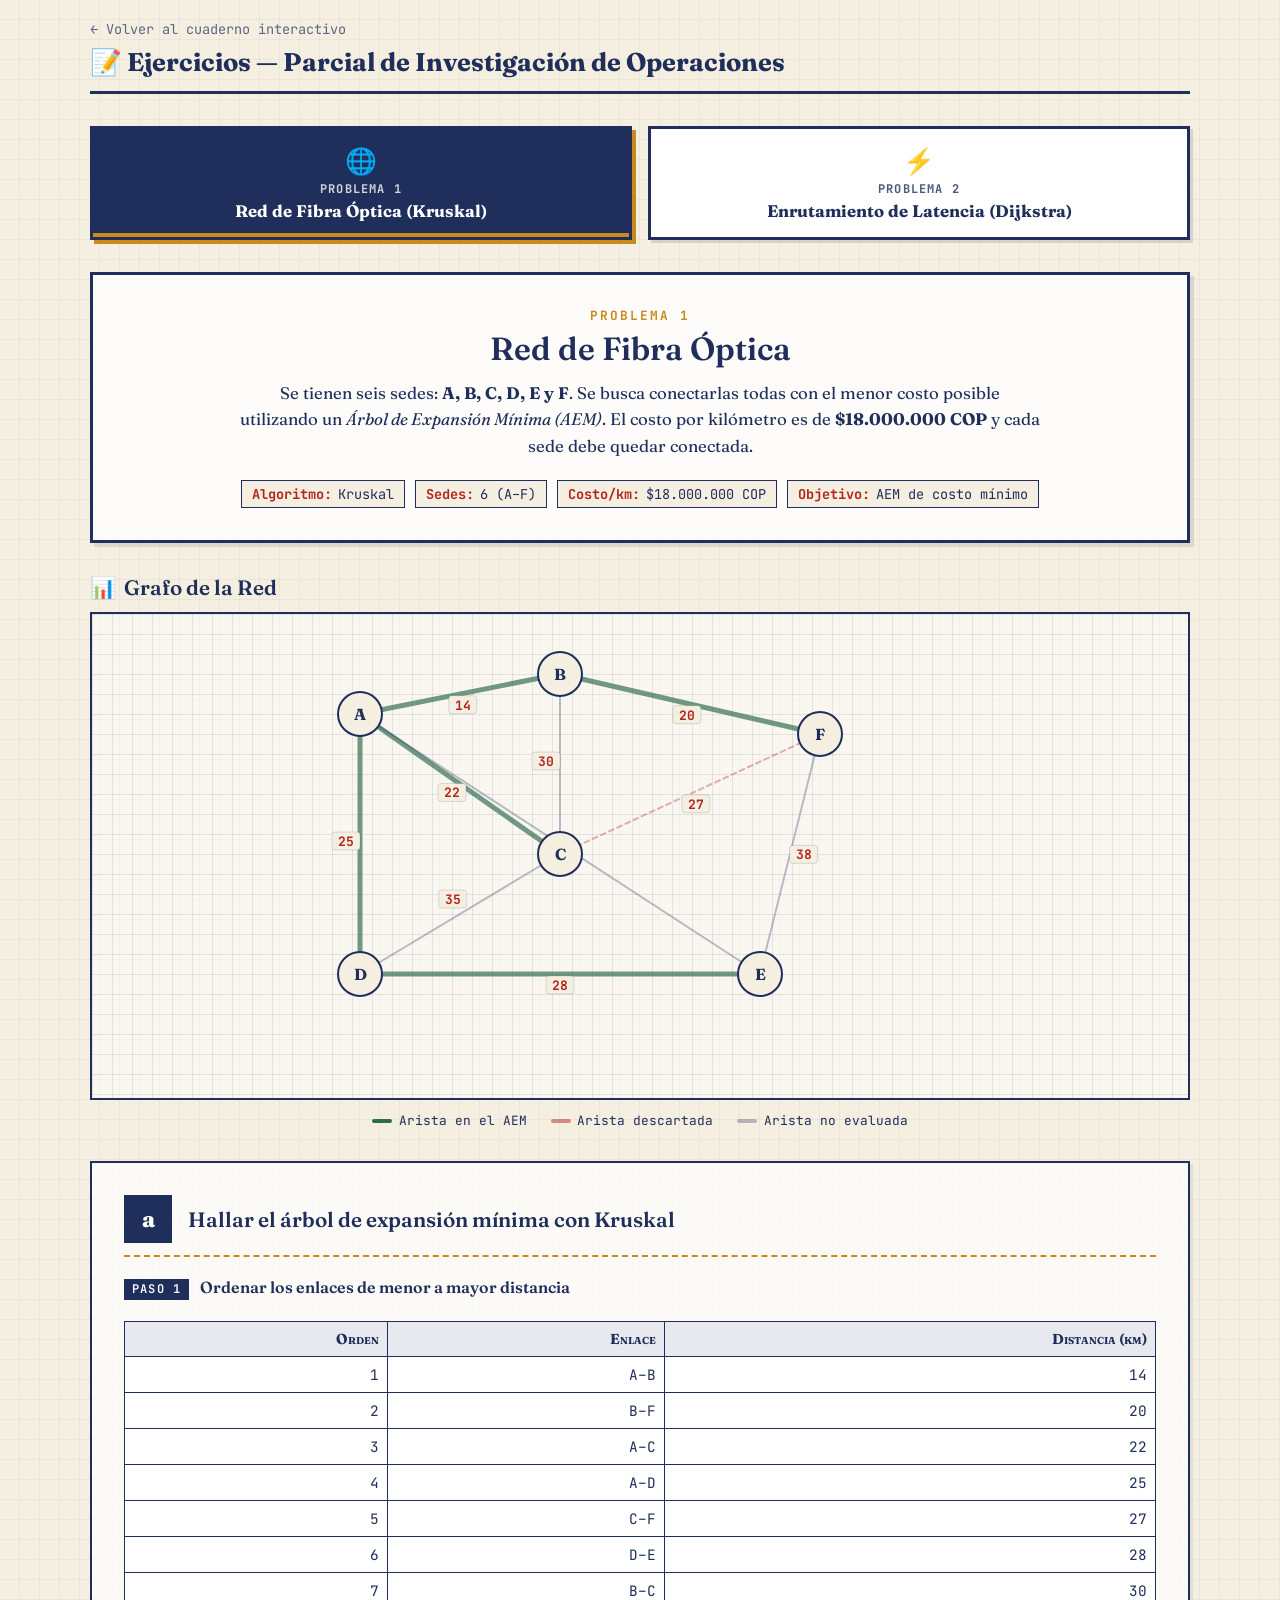
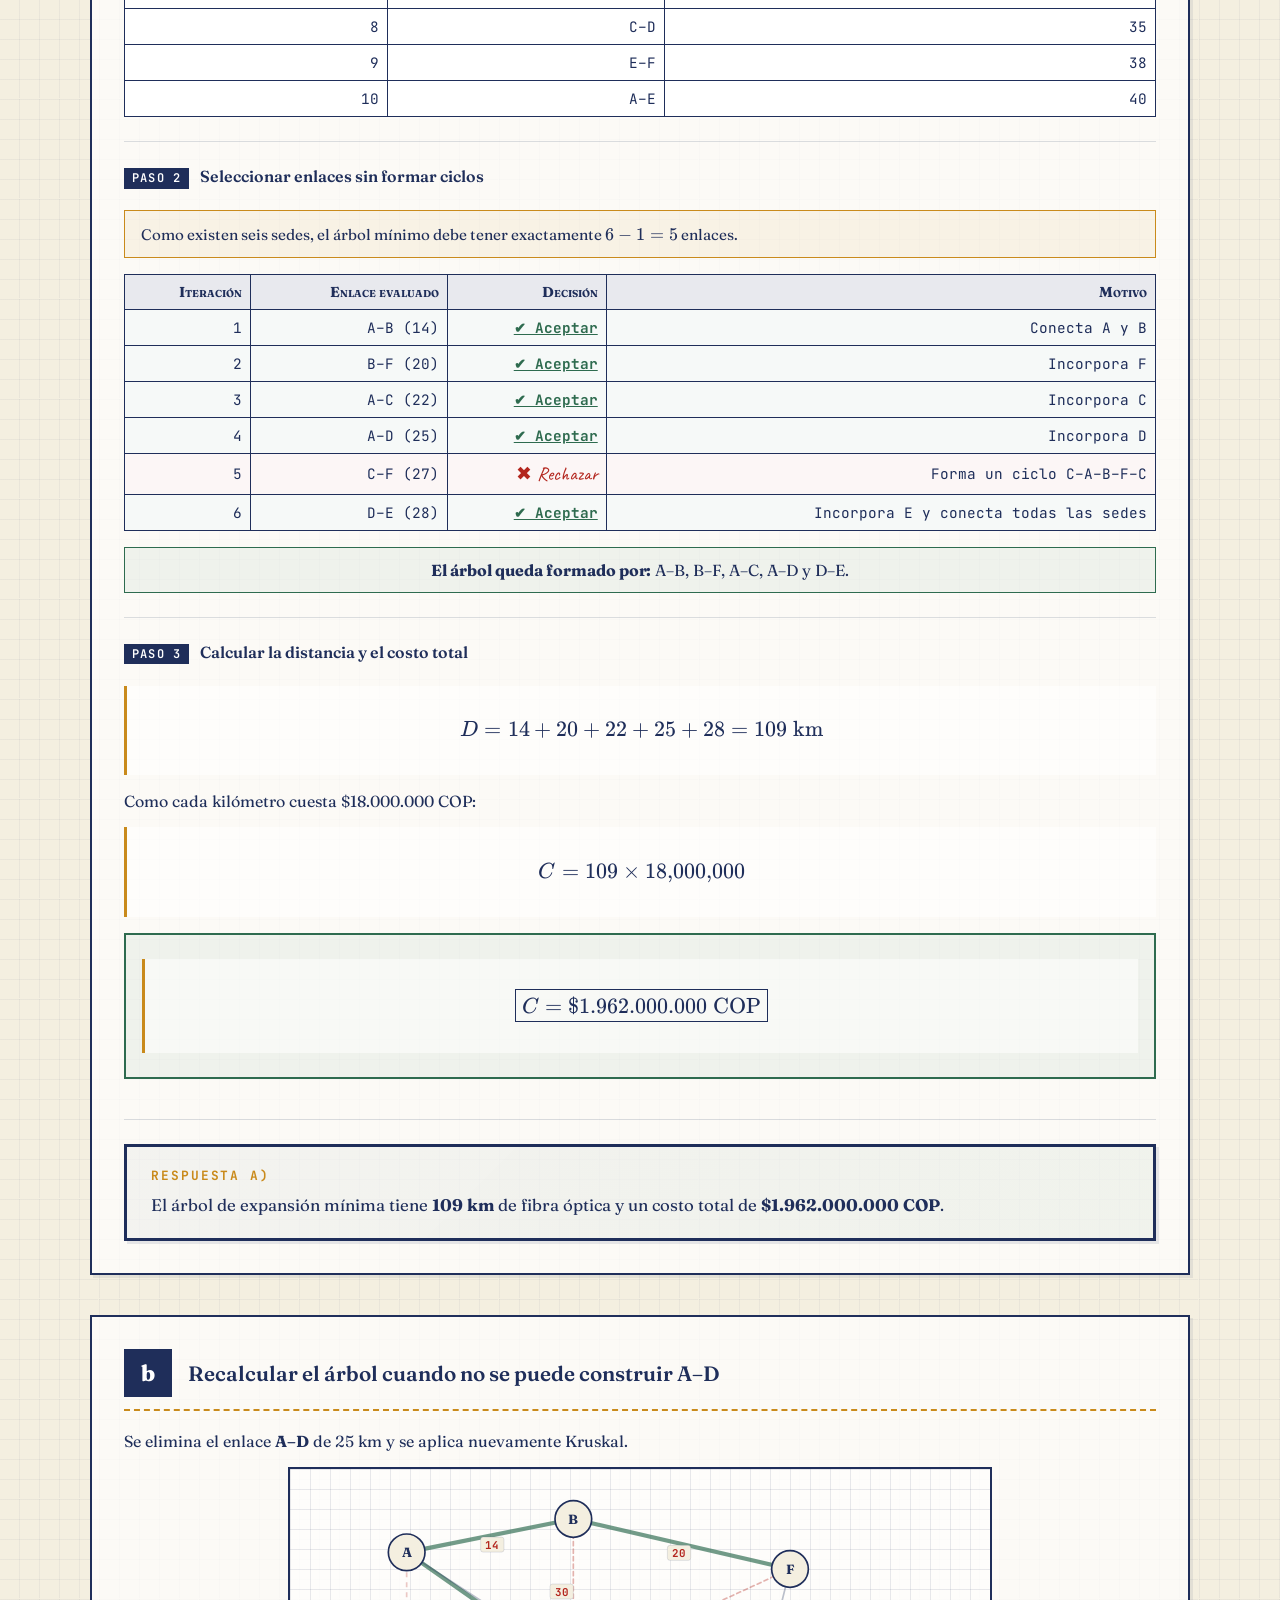
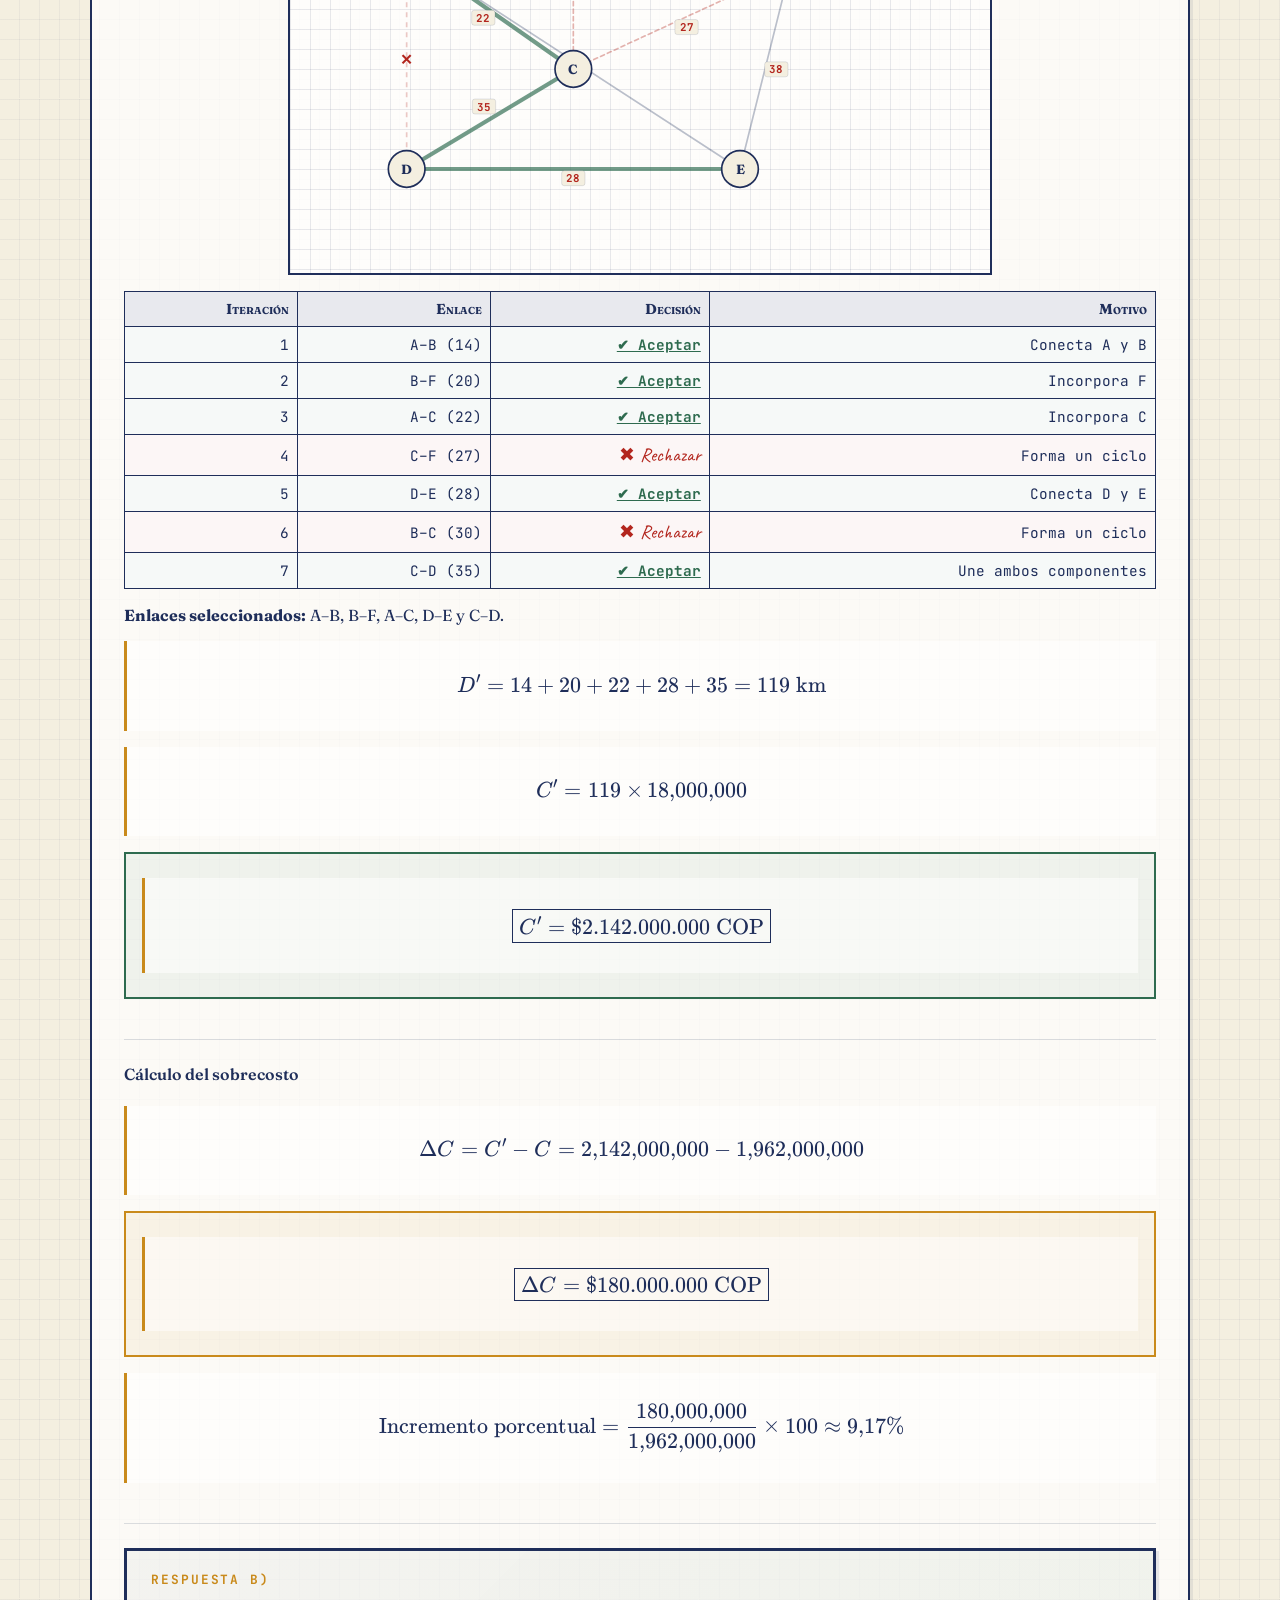
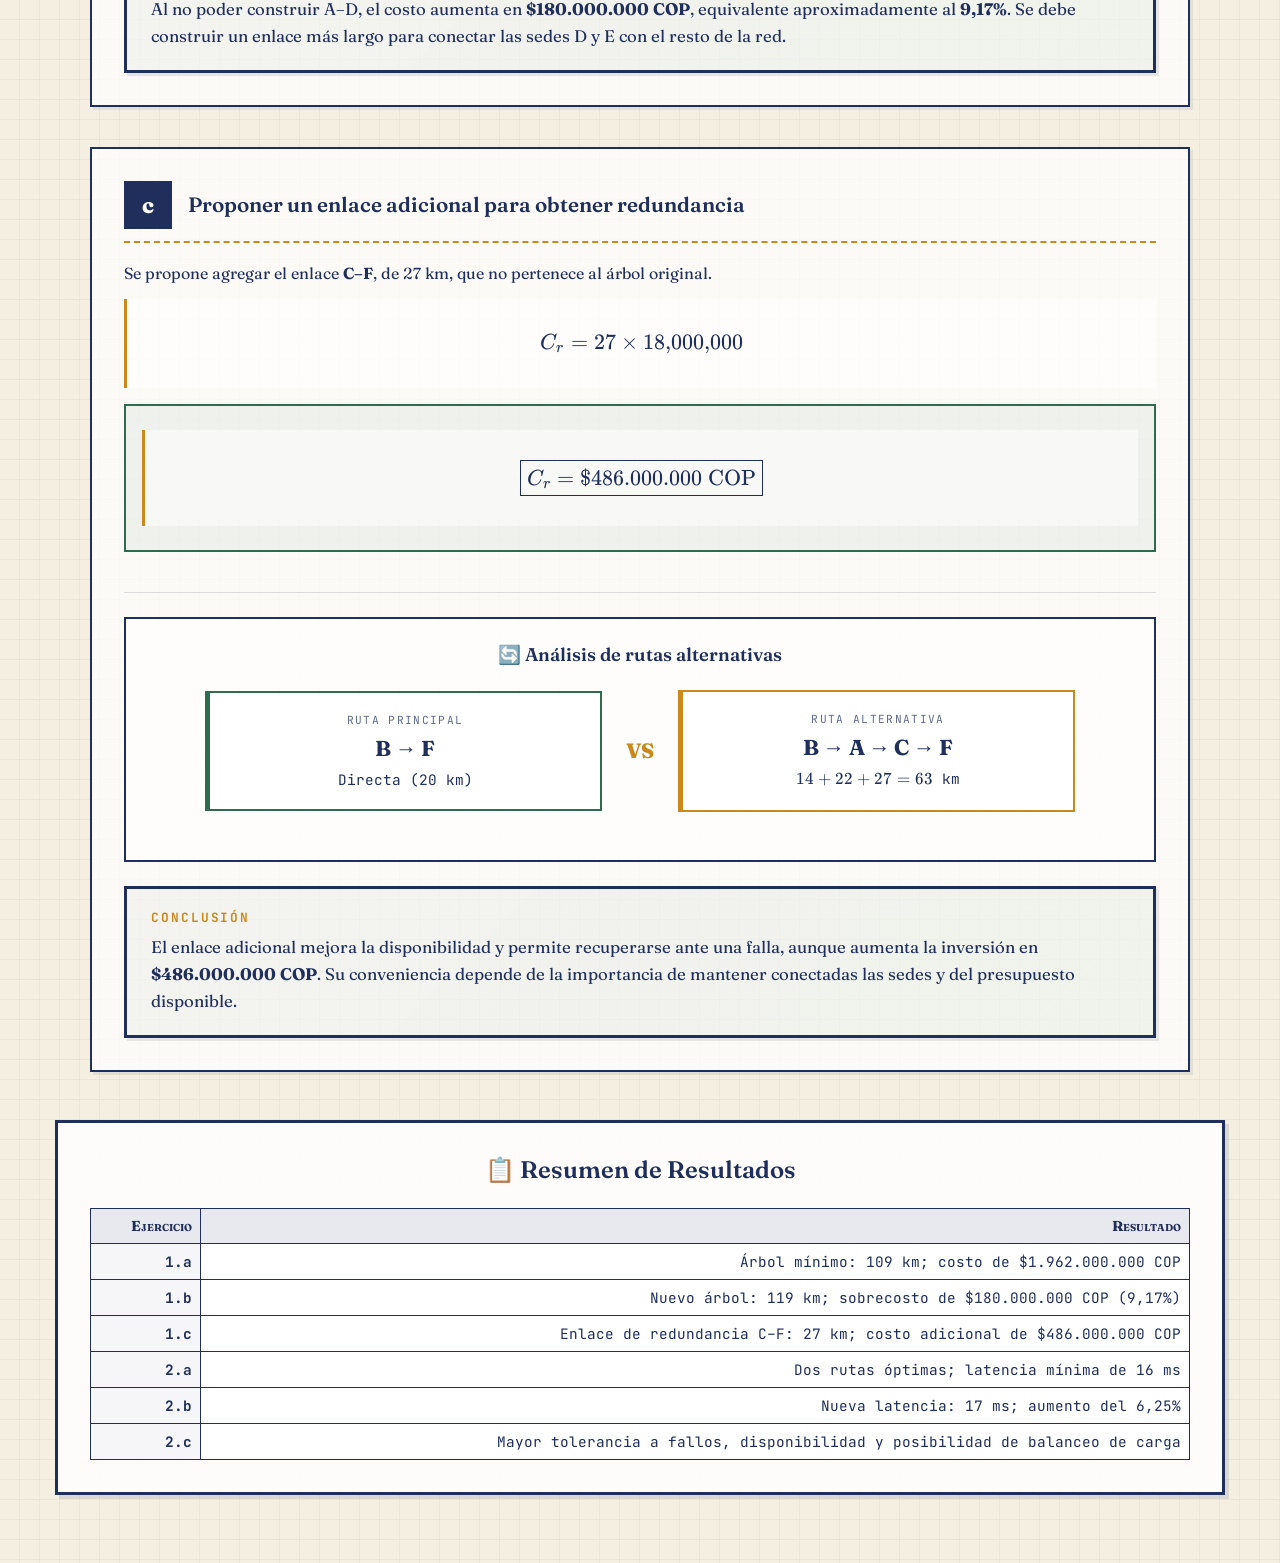
==== dijkstra-web/ejercicios.html @ fbed550a "feat: add solutions and interactive visualizations for operations research midterm exercises" ====
<!DOCTYPE html>
<html lang="es">
<head>
    <meta charset="UTF-8">
    <meta name="viewport" content="width=device-width, initial-scale=1.0">
    <title>Ejercicios Parcial — Investigación de Operaciones</title>
    <meta name="description" content="Solución completa de dos ejercicios de Investigación de Operaciones: Red de Fibra Óptica (Kruskal) y Enrutamiento de Mínima Latencia (Dijkstra).">
    <link rel="icon" href="data:,">

    <link rel="preconnect" href="https://fonts.googleapis.com">
    <link rel="preconnect" href="https://fonts.gstatic.com" crossorigin>
    <link href="https://fonts.googleapis.com/css2?family=Caveat:wght@400..700&family=Fraunces:ital,opsz,wght@0,9..144,100..900;1,9..144,100..900&family=JetBrains+Mono:ital,wght@0,100..800;1,100..800&display=swap" rel="stylesheet">

    <link rel="stylesheet" href="vendor/katex/dist/katex.min.css">
    <script defer src="vendor/katex/dist/katex.min.js"></script>
    <script defer src="vendor/katex/dist/contrib/auto-render.min.js"></script>

    <link rel="stylesheet" href="styles/main.css">
    <link rel="stylesheet" href="styles/ejercicios.css">
</head>
<body>
    <!-- Top Navigation -->
    <nav class="ejercicios-top-nav">
        <a href="./" class="back-link">← Volver al cuaderno interactivo</a>
        <h1 class="nav-title">📝 Ejercicios — Parcial de Investigación de Operaciones</h1>
    </nav>

    <!-- Problem selector tabs -->
    <div class="problem-tabs-container">
        <button type="button" class="problem-tab active" id="tab-prob1" data-prob="1">
            <span class="prob-icon">🌐</span>
            <span class="prob-label">Problema 1</span>
            <span class="prob-name">Red de Fibra Óptica (Kruskal)</span>
        </button>
        <button type="button" class="problem-tab" id="tab-prob2" data-prob="2">
            <span class="prob-icon">⚡</span>
            <span class="prob-label">Problema 2</span>
            <span class="prob-name">Enrutamiento de Latencia (Dijkstra)</span>
        </button>
    </div>

    <!-- ═══════════════════════════════════════════════════════════════ -->
    <!--  PROBLEMA 1: RED DE FIBRA ÓPTICA (KRUSKAL)                    -->
    <!-- ═══════════════════════════════════════════════════════════════ -->
    <div class="problem-panel" id="panel-prob1">
        <header class="problem-header">
            <div class="problem-number">Problema 1</div>
            <h2>Red de Fibra Óptica</h2>
            <p class="problem-statement">
                Se tienen seis sedes: <strong>A, B, C, D, E y F</strong>. Se busca conectarlas todas con el menor costo posible utilizando un <em>Árbol de Expansión Mínima (AEM)</em>.
                El costo por kilómetro es de <strong>$18.000.000 COP</strong> y cada sede debe quedar conectada.
            </p>
            <div class="meta-strip">
                <span class="meta-pill"><strong>Algoritmo:</strong> Kruskal</span>
                <span class="meta-pill"><strong>Sedes:</strong> 6 (A–F)</span>
                <span class="meta-pill"><strong>Costo/km:</strong> $18.000.000 COP</span>
                <span class="meta-pill"><strong>Objetivo:</strong> AEM de costo mínimo</span>
            </div>
        </header>

        <!-- SVG Graph for Problem 1 -->
        <section class="graph-section">
            <h3 class="section-title"><span class="section-icon">📊</span> Grafo de la Red</h3>
            <div class="graph-container">
                <svg id="graph-p1" width="100%" height="480" viewBox="0 0 800 480" preserveAspectRatio="xMidYMid meet"></svg>
            </div>
            <div class="graph-legend">
                <span class="legend-item"><span class="legend-swatch" style="background:var(--ink-green)"></span> Arista en el AEM</span>
                <span class="legend-item"><span class="legend-swatch" style="background:var(--ink-red); opacity:0.5"></span> Arista descartada</span>
                <span class="legend-item"><span class="legend-swatch" style="background:var(--ink-dark); opacity:0.3"></span> Arista no evaluada</span>
            </div>
        </section>

        <!-- ═══ Parte a) ═══ -->
        <section class="part-section" id="p1a">
            <div class="part-header">
                <span class="part-badge">a</span>
                <h3>Hallar el árbol de expansión mínima con Kruskal</h3>
            </div>

            <div class="step-block">
                <h4><span class="step-num">Paso 1</span> Ordenar los enlaces de menor a mayor distancia</h4>
                <table class="dijkstra-table">
                    <thead>
                        <tr><th>Orden</th><th>Enlace</th><th>Distancia (km)</th></tr>
                    </thead>
                    <tbody>
                        <tr><td>1</td><td>A–B</td><td>14</td></tr>
                        <tr><td>2</td><td>B–F</td><td>20</td></tr>
                        <tr><td>3</td><td>A–C</td><td>22</td></tr>
                        <tr><td>4</td><td>A–D</td><td>25</td></tr>
                        <tr><td>5</td><td>C–F</td><td>27</td></tr>
                        <tr><td>6</td><td>D–E</td><td>28</td></tr>
                        <tr><td>7</td><td>B–C</td><td>30</td></tr>
                        <tr><td>8</td><td>C–D</td><td>35</td></tr>
                        <tr><td>9</td><td>E–F</td><td>38</td></tr>
                        <tr><td>10</td><td>A–E</td><td>40</td></tr>
                    </tbody>
                </table>
            </div>

            <div class="step-block">
                <h4><span class="step-num">Paso 2</span> Seleccionar enlaces sin formar ciclos</h4>
                <p class="note-box">Como existen seis sedes, el árbol mínimo debe tener exactamente <span class="katex-inline" data-latex="6-1=5"></span> enlaces.</p>
                <table class="dijkstra-table iteration-table">
                    <thead>
                        <tr><th>Iteración</th><th>Enlace evaluado</th><th>Decisión</th><th>Motivo</th></tr>
                    </thead>
                    <tbody>
                        <tr class="row-accepted"><td>1</td><td>A–B (14)</td><td class="permanent">✔ Aceptar</td><td>Conecta A y B</td></tr>
                        <tr class="row-accepted"><td>2</td><td>B–F (20)</td><td class="permanent">✔ Aceptar</td><td>Incorpora F</td></tr>
                        <tr class="row-accepted"><td>3</td><td>A–C (22)</td><td class="permanent">✔ Aceptar</td><td>Incorpora C</td></tr>
                        <tr class="row-accepted"><td>4</td><td>A–D (25)</td><td class="permanent">✔ Aceptar</td><td>Incorpora D</td></tr>
                        <tr class="row-rejected"><td>5</td><td>C–F (27)</td><td class="tie-breaker-note">✖ Rechazar</td><td>Forma un ciclo C–A–B–F–C</td></tr>
                        <tr class="row-accepted"><td>6</td><td>D–E (28)</td><td class="permanent">✔ Aceptar</td><td>Incorpora E y conecta todas las sedes</td></tr>
                    </tbody>
                </table>
                <div class="tree-result">
                    <strong>El árbol queda formado por:</strong> A–B, B–F, A–C, A–D y D–E.
                </div>
            </div>

            <div class="step-block">
                <h4><span class="step-num">Paso 3</span> Calcular la distancia y el costo total</h4>
                <div class="math-display" data-latex="D = 14 + 20 + 22 + 25 + 28 = 109 \text{ km}"></div>
                <p>Como cada kilómetro cuesta $18.000.000 COP:</p>
                <div class="math-display" data-latex="C = 109 \times 18{,}000{,}000"></div>
                <div class="result-box">
                    <div class="math-display" data-latex="\boxed{C = \$1.962.000.000 \text{ COP}}"></div>
                </div>
            </div>

            <div class="answer-box">
                <div class="answer-label">Respuesta a)</div>
                <p>El árbol de expansión mínima tiene <strong>109 km</strong> de fibra óptica y un costo total de <strong>$1.962.000.000 COP</strong>.</p>
            </div>
        </section>

        <!-- ═══ Parte b) ═══ -->
        <section class="part-section" id="p1b">
            <div class="part-header">
                <span class="part-badge">b</span>
                <h3>Recalcular el árbol cuando no se puede construir A–D</h3>
            </div>

            <p>Se elimina el enlace <strong>A–D</strong> de 25 km y se aplica nuevamente Kruskal.</p>

            <!-- SVG Graph for Part b -->
            <div class="graph-container mini-graph">
                <svg id="graph-p1b" width="100%" height="400" viewBox="0 0 800 480" preserveAspectRatio="xMidYMid meet"></svg>
            </div>

            <table class="dijkstra-table iteration-table">
                <thead>
                    <tr><th>Iteración</th><th>Enlace</th><th>Decisión</th><th>Motivo</th></tr>
                </thead>
                <tbody>
                    <tr class="row-accepted"><td>1</td><td>A–B (14)</td><td class="permanent">✔ Aceptar</td><td>Conecta A y B</td></tr>
                    <tr class="row-accepted"><td>2</td><td>B–F (20)</td><td class="permanent">✔ Aceptar</td><td>Incorpora F</td></tr>
                    <tr class="row-accepted"><td>3</td><td>A–C (22)</td><td class="permanent">✔ Aceptar</td><td>Incorpora C</td></tr>
                    <tr class="row-rejected"><td>4</td><td>C–F (27)</td><td class="tie-breaker-note">✖ Rechazar</td><td>Forma un ciclo</td></tr>
                    <tr class="row-accepted"><td>5</td><td>D–E (28)</td><td class="permanent">✔ Aceptar</td><td>Conecta D y E</td></tr>
                    <tr class="row-rejected"><td>6</td><td>B–C (30)</td><td class="tie-breaker-note">✖ Rechazar</td><td>Forma un ciclo</td></tr>
                    <tr class="row-accepted"><td>7</td><td>C–D (35)</td><td class="permanent">✔ Aceptar</td><td>Une ambos componentes</td></tr>
                </tbody>
            </table>

            <div class="step-block">
                <p><strong>Enlaces seleccionados:</strong> A–B, B–F, A–C, D–E y C–D.</p>
                <div class="math-display" data-latex="D' = 14 + 20 + 22 + 28 + 35 = 119 \text{ km}"></div>
                <div class="math-display" data-latex="C' = 119 \times 18{,}000{,}000"></div>
                <div class="result-box">
                    <div class="math-display" data-latex="\boxed{C' = \$2.142.000.000 \text{ COP}}"></div>
                </div>
            </div>

            <div class="step-block">
                <h4>Cálculo del sobrecosto</h4>
                <div class="math-display" data-latex="\Delta C = C' - C = 2{,}142{,}000{,}000 - 1{,}962{,}000{,}000"></div>
                <div class="result-box warning">
                    <div class="math-display" data-latex="\boxed{\Delta C = \$180.000.000 \text{ COP}}"></div>
                </div>
                <div class="math-display" data-latex="\text{Incremento porcentual} = \frac{180{,}000{,}000}{1{,}962{,}000{,}000} \times 100 \approx 9{,}17\%"></div>
            </div>

            <div class="answer-box">
                <div class="answer-label">Respuesta b)</div>
                <p>Al no poder construir A–D, el costo aumenta en <strong>$180.000.000 COP</strong>, equivalente aproximadamente al <strong>9,17%</strong>. Se debe construir un enlace más largo para conectar las sedes D y E con el resto de la red.</p>
            </div>
        </section>

        <!-- ═══ Parte c) ═══ -->
        <section class="part-section" id="p1c">
            <div class="part-header">
                <span class="part-badge">c</span>
                <h3>Proponer un enlace adicional para obtener redundancia</h3>
            </div>

            <p>Se propone agregar el enlace <strong>C–F</strong>, de 27 km, que no pertenece al árbol original.</p>

            <div class="step-block">
                <div class="math-display" data-latex="C_r = 27 \times 18{,}000{,}000"></div>
                <div class="result-box">
                    <div class="math-display" data-latex="\boxed{C_r = \$486.000.000 \text{ COP}}"></div>
                </div>
            </div>

            <div class="redundancy-box">
                <h4>🔄 Análisis de rutas alternativas</h4>
                <div class="route-comparison">
                    <div class="route-card primary-route">
                        <div class="route-label">Ruta principal</div>
                        <div class="route-path">B → F</div>
                        <div class="route-detail">Directa (20 km)</div>
                    </div>
                    <div class="route-vs">VS</div>
                    <div class="route-card alt-route">
                        <div class="route-label">Ruta alternativa</div>
                        <div class="route-path">B → A → C → F</div>
                        <div class="route-detail"><span class="katex-inline" data-latex="14 + 22 + 27 = 63"></span> km</div>
                    </div>
                </div>
            </div>

            <div class="answer-box">
                <div class="answer-label">Conclusión</div>
                <p>El enlace adicional mejora la disponibilidad y permite recuperarse ante una falla, aunque aumenta la inversión en <strong>$486.000.000 COP</strong>. Su conveniencia depende de la importancia de mantener conectadas las sedes y del presupuesto disponible.</p>
            </div>
        </section>
    </div>

    <!-- ═══════════════════════════════════════════════════════════════ -->
    <!--  PROBLEMA 2: ENRUTAMIENTO DE MÍNIMA LATENCIA (DIJKSTRA)       -->
    <!-- ═══════════════════════════════════════════════════════════════ -->
    <div class="problem-panel" id="panel-prob2" style="display:none;">
        <header class="problem-header">
            <div class="problem-number">Problema 2</div>
            <h2>Enrutamiento de Mínima Latencia</h2>
            <p class="problem-statement">
                Se desea encontrar la ruta de menor latencia entre el servidor <strong>S</strong> y el cliente <strong>T</strong>, utilizando el <em>Algoritmo de Dijkstra</em>.
            </p>
            <div class="meta-strip">
                <span class="meta-pill"><strong>Algoritmo:</strong> Dijkstra</span>
                <span class="meta-pill"><strong>Origen:</strong> Servidor S</span>
                <span class="meta-pill"><strong>Destino:</strong> Cliente T</span>
                <span class="meta-pill"><strong>Enlaces:</strong> Bidireccionales</span>
            </div>
        </header>

        <!-- SVG Graph for Problem 2 -->
        <section class="graph-section">
            <h3 class="section-title"><span class="section-icon">📊</span> Grafo de la Red</h3>
            <div class="graph-container">
                <svg id="graph-p2" width="100%" height="480" viewBox="0 0 800 480" preserveAspectRatio="xMidYMid meet"></svg>
            </div>
            <div class="graph-legend">
                <span class="legend-item"><span class="legend-swatch" style="background:var(--ink-green)"></span> Ruta óptima 1</span>
                <span class="legend-item"><span class="legend-swatch" style="background:var(--ink-ochre)"></span> Ruta óptima 2</span>
                <span class="legend-item"><span class="legend-swatch" style="background:var(--ink-dark); opacity:0.3"></span> Enlace no utilizado</span>
            </div>

            <div class="edges-table-wrap">
                <h4>Tabla de enlaces del grafo</h4>
                <table class="dijkstra-table">
                    <thead><tr><th>Enlace</th><th>Latencia (ms)</th></tr></thead>
                    <tbody>
                        <tr><td>S–A</td><td>4</td></tr>
                        <tr><td>S–B</td><td>7</td></tr>
                        <tr><td>A–B</td><td>2</td></tr>
                        <tr><td>A–C</td><td>5</td></tr>
                        <tr><td>B–D</td><td>4</td></tr>
                        <tr><td>C–E</td><td>3</td></tr>
                        <tr><td>D–E</td><td>2</td></tr>
                        <tr><td>C–T</td><td>8</td></tr>
                        <tr><td>E–T</td><td>4</td></tr>
                        <tr><td>D–T</td><td>9</td></tr>
                    </tbody>
                </table>
            </div>
        </section>

        <!-- ═══ Parte a) ═══ -->
        <section class="part-section" id="p2a">
            <div class="part-header">
                <span class="part-badge">a</span>
                <h3>Aplicar Dijkstra mediante una tabla de etiquetas</h3>
            </div>

            <div class="step-block">
                <h4><span class="step-num">Paso 1</span> Inicializar las etiquetas</h4>
                <p>La distancia de S a sí mismo es 0 y las distancias a los demás nodos son inicialmente infinitas.</p>
                <table class="dijkstra-table">
                    <thead>
                        <tr><th>Nodo</th><th>Distancia inicial</th><th>Predecesor</th></tr>
                    </thead>
                    <tbody>
                        <tr><td>S</td><td class="permanent">0</td><td>—</td></tr>
                        <tr><td>A</td><td class="provisional">∞</td><td>—</td></tr>
                        <tr><td>B</td><td class="provisional">∞</td><td>—</td></tr>
                        <tr><td>C</td><td class="provisional">∞</td><td>—</td></tr>
                        <tr><td>D</td><td class="provisional">∞</td><td>—</td></tr>
                        <tr><td>E</td><td class="provisional">∞</td><td>—</td></tr>
                        <tr><td>T</td><td class="provisional">∞</td><td>—</td></tr>
                    </tbody>
                </table>
            </div>

            <div class="step-block">
                <h4><span class="step-num">Paso 2</span> Actualizar las distancias en cada iteración</h4>
                <p>Se selecciona el nodo no visitado con la menor etiqueta y se actualizan las distancias de sus vecinos.</p>

                <!-- Iteration 1 -->
                <div class="iteration-block">
                    <h4>Iteración 1: Nodo seleccionado = <strong>S</strong> (distancia = 0)</h4>
                    <div class="equation-row">
                        <div class="math-eq" data-latex="e(A) = \min(\infty,\; 0 + 4) = 4"></div>
                        <ul class="explanation">
                            <li>La distancia provisional anterior era infinita.</li>
                            <li><strong>Decisión:</strong> Se actualiza la distancia a <strong>4</strong>.</li>
                        </ul>
                    </div>
                    <div class="equation-row">
                        <div class="math-eq" data-latex="e(B) = \min(\infty,\; 0 + 7) = 7"></div>
                        <ul class="explanation">
                            <li>La distancia provisional anterior era infinita.</li>
                            <li><strong>Decisión:</strong> Se actualiza la distancia a <strong>7</strong>.</li>
                        </ul>
                    </div>
                </div>

                <!-- Iteration 2 -->
                <div class="iteration-block">
                    <h4>Iteración 2: Nodo seleccionado = <strong>A</strong> (distancia = 4)</h4>
                    <div class="equation-row">
                        <div class="math-eq" data-latex="e(B) = \min(7,\; 4 + 2) = 6"></div>
                        <ul class="explanation">
                            <li>7 era la distancia provisional. 4 + 2 = 6 es menor.</li>
                            <li><strong>Decisión:</strong> Se actualiza la distancia a <strong>6</strong> (Se encontró un camino más corto).</li>
                        </ul>
                    </div>
                    <div class="equation-row">
                        <div class="math-eq" data-latex="e(C) = \min(\infty,\; 4 + 5) = 9"></div>
                        <ul class="explanation">
                            <li>La distancia provisional anterior era infinita.</li>
                            <li><strong>Decisión:</strong> Se actualiza la distancia a <strong>9</strong>.</li>
                        </ul>
                    </div>
                </div>

                <!-- Iteration 3 -->
                <div class="iteration-block">
                    <h4>Iteración 3: Nodo seleccionado = <strong>B</strong> (distancia = 6)</h4>
                    <div class="equation-row">
                        <div class="math-eq" data-latex="e(D) = \min(\infty,\; 6 + 4) = 10"></div>
                        <ul class="explanation">
                            <li>La distancia provisional anterior era infinita.</li>
                            <li><strong>Decisión:</strong> Se actualiza la distancia a <strong>10</strong>.</li>
                        </ul>
                    </div>
                </div>

                <!-- Iteration 4 -->
                <div class="iteration-block">
                    <h4>Iteración 4: Nodo seleccionado = <strong>C</strong> (distancia = 9)</h4>
                    <div class="equation-row">
                        <div class="math-eq" data-latex="e(E) = \min(\infty,\; 9 + 3) = 12"></div>
                        <ul class="explanation">
                            <li>La distancia provisional anterior era infinita.</li>
                            <li><strong>Decisión:</strong> Se actualiza la distancia a <strong>12</strong>.</li>
                        </ul>
                    </div>
                    <div class="equation-row">
                        <div class="math-eq" data-latex="e(T) = \min(\infty,\; 9 + 8) = 17"></div>
                        <ul class="explanation">
                            <li>La distancia provisional anterior era infinita.</li>
                            <li><strong>Decisión:</strong> Se actualiza la distancia a <strong>17</strong>.</li>
                        </ul>
                    </div>
                </div>

                <!-- Iteration 5 -->
                <div class="iteration-block">
                    <h4>Iteración 5: Nodo seleccionado = <strong>D</strong> (distancia = 10)</h4>
                    <div class="equation-row">
                        <div class="math-eq" data-latex="e(E) = \min(12,\; 10 + 2) = 12"></div>
                        <ul class="explanation">
                            <li>El camino por D tiene el mismo costo (12) que el encontrado por C.</li>
                            <li><strong>Decisión:</strong> Empate. Se registra como ruta alternativa óptima.</li>
                        </ul>
                    </div>
                    <div class="equation-row">
                        <div class="math-eq" data-latex="e(T) = \min(17,\; 10 + 9) = 17"></div>
                        <ul class="explanation">
                            <li>El camino por D tiene costo 19, que es mayor que 17.</li>
                            <li><strong>Decisión:</strong> Se conserva la distancia anterior de 17.</li>
                        </ul>
                    </div>
                </div>

                <!-- Iteration 6 -->
                <div class="iteration-block">
                    <h4>Iteración 6: Nodo seleccionado = <strong>E</strong> (distancia = 12)</h4>
                    <div class="equation-row">
                        <div class="math-eq" data-latex="e(T) = \min(17,\; 12 + 4) = 16"></div>
                        <ul class="explanation">
                            <li>17 era la distancia provisional. 12 + 4 = 16 es menor.</li>
                            <li><strong>Decisión:</strong> Se actualiza la distancia a <strong>16</strong> (Se encontró un camino más corto).</li>
                        </ul>
                    </div>
                </div>

                <!-- Iteration 7 -->
                <div class="iteration-block">
                    <h4>Iteración 7: Nodo seleccionado = <strong>T</strong> (distancia = 16)</h4>
                    <p class="explanation">Se alcanzó el nodo destino. El algoritmo finaliza.</p>
                </div>
            </div>

            <div class="step-block">
                <h4><span class="step-num">Paso 2.5</span> Tabla resumen de iteraciones</h4>
                <table class="dijkstra-table">
                    <thead>
                        <tr><th>Iter.</th><th>Nodo</th><th>e(S)</th><th>e(A)</th><th>e(B)</th><th>e(C)</th><th>e(D)</th><th>e(E)</th><th>e(T)</th></tr>
                    </thead>
                    <tbody>
                        <tr>
                            <td>1</td><td>S</td>
                            <td class="permanent">0</td>
                            <td class="provisional">4</td>
                            <td class="provisional">7</td>
                            <td class="provisional">∞</td>
                            <td class="provisional">∞</td>
                            <td class="provisional">∞</td>
                            <td class="provisional">∞</td>
                        </tr>
                        <tr>
                            <td>2</td><td>A</td>
                            <td class="permanent">0</td>
                            <td class="permanent">4</td>
                            <td class="provisional">6</td>
                            <td class="provisional">9</td>
                            <td class="provisional">∞</td>
                            <td class="provisional">∞</td>
                            <td class="provisional">∞</td>
                        </tr>
                        <tr>
                            <td>3</td><td>B</td>
                            <td class="permanent">0</td>
                            <td class="permanent">4</td>
                            <td class="permanent">6</td>
                            <td class="provisional">9</td>
                            <td class="provisional">10</td>
                            <td class="provisional">∞</td>
                            <td class="provisional">∞</td>
                        </tr>
                        <tr>
                            <td>4</td><td>C</td>
                            <td class="permanent">0</td>
                            <td class="permanent">4</td>
                            <td class="permanent">6</td>
                            <td class="permanent">9</td>
                            <td class="provisional">10</td>
                            <td class="provisional">12</td>
                            <td class="provisional">17</td>
                        </tr>
                        <tr>
                            <td>5</td><td>D</td>
                            <td class="permanent">0</td>
                            <td class="permanent">4</td>
                            <td class="permanent">6</td>
                            <td class="permanent">9</td>
                            <td class="permanent">10</td>
                            <td class="provisional">12</td>
                            <td class="provisional">17</td>
                        </tr>
                        <tr>
                            <td>6</td><td>E</td>
                            <td class="permanent">0</td>
                            <td class="permanent">4</td>
                            <td class="permanent">6</td>
                            <td class="permanent">9</td>
                            <td class="permanent">10</td>
                            <td class="permanent">12</td>
                            <td class="provisional">16</td>
                        </tr>
                        <tr>
                            <td>7</td><td>T</td>
                            <td class="permanent">0</td>
                            <td class="permanent">4</td>
                            <td class="permanent">6</td>
                            <td class="permanent">9</td>
                            <td class="permanent">10</td>
                            <td class="permanent">12</td>
                            <td class="permanent">16</td>
                        </tr>
                    </tbody>
                </table>
            </div>

            <div class="step-block">
                <h4><span class="step-num">Paso 3</span> Reconstruir las rutas óptimas</h4>

                <div class="route-comparison dual-routes">
                    <div class="route-card primary-route">
                        <div class="route-label">Primera ruta óptima</div>
                        <div class="route-path">S → A → C → E → T</div>
                        <div class="math-display" data-latex="L_1 = 4 + 5 + 3 + 4 = \boxed{16 \text{ ms}}"></div>
                    </div>
                    <div class="route-card alt-route">
                        <div class="route-label">Segunda ruta óptima</div>
                        <div class="route-path">S → A → B → D → E → T</div>
                        <div class="math-display" data-latex="L_2 = 4 + 2 + 4 + 2 + 4 = \boxed{16 \text{ ms}}"></div>
                    </div>
                </div>
            </div>

            <div class="answer-box success">
                <div class="answer-label">Respuesta a)</div>
                <p>La latencia mínima es de <strong>16 ms</strong> y existen <strong>dos rutas óptimas</strong>. Por lo tanto, la ruta óptima <strong>no es única</strong>.</p>
            </div>
        </section>

        <!-- ═══ Parte b) ═══ -->
        <section class="part-section" id="p2b">
            <div class="part-header">
                <span class="part-badge">b</span>
                <h3>Si falla el enlace E–T, determinar la nueva ruta y el aumento porcentual</h3>
            </div>

            <p>Al fallar E–T, se elimina ese enlace del grafo y se recalculan las rutas hacia T.</p>

            <div class="graph-container mini-graph">
                <svg id="graph-p2b" width="100%" height="400" viewBox="0 0 800 480" preserveAspectRatio="xMidYMid meet"></svg>
            </div>

            <div class="step-block">
                <p>La ruta más corta pasa a ser:</p>
                <div class="route-card primary-route" style="max-width: 400px; margin: 1rem auto;">
                    <div class="route-label">Nueva ruta óptima</div>
                    <div class="route-path">S → A → C → T</div>
                    <div class="math-display" data-latex="L' = 4 + 5 + 8 = \boxed{17 \text{ ms}}"></div>
                </div>
            </div>

            <div class="step-block">
                <h4>Cálculo del aumento porcentual</h4>
                <div class="math-display" data-latex="\Delta L = 17 - 16 = 1 \text{ ms}"></div>
                <div class="math-display" data-latex="\%\text{ aumento} = \frac{17 - 16}{16} \times 100"></div>
                <div class="result-box">
                    <div class="math-display" data-latex="\boxed{\%\text{ aumento} = 6{,}25\%}"></div>
                </div>
            </div>

            <div class="answer-box">
                <div class="answer-label">Respuesta b)</div>
                <p>La nueva ruta óptima es <strong>S → A → C → T</strong>, con una latencia de <strong>17 ms</strong>. La latencia aumenta 1 ms, equivalente al <strong>6,25%</strong>.</p>
            </div>
        </section>

        <!-- ═══ Parte c) ═══ -->
        <section class="part-section" id="p2c">
            <div class="part-header">
                <span class="part-badge">c</span>
                <h3>Ventaja operativa de tener varias rutas con la misma latencia mínima</h3>
            </div>

            <div class="advantages-grid">
                <div class="advantage-card">
                    <div class="adv-icon">🛡️</div>
                    <h4>Tolerancia a fallos</h4>
                    <p>Si falla un enlace de una ruta, el tráfico puede redirigirse por otra alternativa.</p>
                </div>
                <div class="advantage-card">
                    <div class="adv-icon">⚡</div>
                    <h4>Alta disponibilidad</h4>
                    <p>Se reduce la posibilidad de interrumpir el servicio al tener caminos redundantes.</p>
                </div>
                <div class="advantage-card">
                    <div class="adv-icon">⚖️</div>
                    <h4>Balanceo de carga</h4>
                    <p>El tráfico puede distribuirse entre rutas equivalentes, si el protocolo lo permite.</p>
                </div>
                <div class="advantage-card">
                    <div class="adv-icon">🔄</div>
                    <h4>Continuidad del servicio</h4>
                    <p>Se pueden mantener latencias bajas incluso cuando se presenta una falla.</p>
                </div>
            </div>

            <div class="answer-box">
                <div class="answer-label">Conclusión</div>
                <p>Tener rutas alternativas con igual latencia mínima mejora la <strong>confiabilidad</strong> y la <strong>disponibilidad</strong> de la red sin sacrificar el tiempo de transmisión. Sin embargo, la redundancia solo es efectiva si las rutas alternativas no dependen del mismo enlace o equipo crítico.</p>
            </div>
        </section>
    </div>

    <!-- ═══════════════════════════════════════════════════════════════ -->
    <!--  RESUMEN FINAL                                                  -->
    <!-- ═══════════════════════════════════════════════════════════════ -->
    <section class="summary-section" id="summary-section">
        <h2>📋 Resumen de Resultados</h2>
        <table class="dijkstra-table summary-table">
            <thead>
                <tr><th>Ejercicio</th><th>Resultado</th></tr>
            </thead>
            <tbody>
                <tr><td><strong>1.a</strong></td><td>Árbol mínimo: 109 km; costo de $1.962.000.000 COP</td></tr>
                <tr><td><strong>1.b</strong></td><td>Nuevo árbol: 119 km; sobrecosto de $180.000.000 COP (9,17%)</td></tr>
                <tr><td><strong>1.c</strong></td><td>Enlace de redundancia C–F: 27 km; costo adicional de $486.000.000 COP</td></tr>
                <tr><td><strong>2.a</strong></td><td>Dos rutas óptimas; latencia mínima de 16 ms</td></tr>
                <tr><td><strong>2.b</strong></td><td>Nueva latencia: 17 ms; aumento del 6,25%</td></tr>
                <tr><td><strong>2.c</strong></td><td>Mayor tolerancia a fallos, disponibilidad y posibilidad de balanceo de carga</td></tr>
            </tbody>
        </table>
    </section>

    <script type="module" src="src/ejercicios.js"></script>
</body>
</html>
---- dijkstra-web/styles/main.css ----
:root {
    --bg-paper: #F4EFE0;
    --ink-dark: #1F2E5A;
    --ink-red: #B3261E;
    --ink-green: #2E6B4F;
    --ink-ochre: #C98A1B;
    
    --font-serif: 'Fraunces', serif;
    --font-mono: 'JetBrains Mono', monospace;
    --font-hand: 'Caveat', cursive;
}

body {
    background-color: var(--bg-paper);
    color: var(--ink-dark);
    font-family: var(--font-serif);
    margin: 0;
    padding: 20px;
    background-image: 
        linear-gradient(var(--bg-paper) 1px, transparent 1px),
        linear-gradient(90deg, var(--bg-paper) 1px, transparent 1px),
        linear-gradient(rgba(31, 46, 90, 0.05) 1px, transparent 1px),
        linear-gradient(90deg, rgba(31, 46, 90, 0.05) 1px, transparent 1px);
    background-size: 100px 100px, 100px 100px, 20px 20px, 20px 20px;
    background-position: -2px -2px, -2px -2px, -1px -1px, -1px -1px;
}

h1, h2, h3, h4 {
    font-weight: 600;
    margin-top: 0;
}

/* Algorithm Top Mode Switcher */
.algo-mode-nav {
    max-width: 1400px;
    margin: 0 auto 1.5rem auto;
    display: flex;
    gap: 1rem;
    justify-content: center;
}

.mode-tab {
    flex: 1;
    max-width: 480px;
    display: flex;
    flex-direction: column;
    align-items: center;
    padding: 0.85rem 1.5rem;
    border: 3px solid var(--ink-dark);
    background: white;
    cursor: pointer;
    transition: all 0.2s ease;
    text-align: center;
    box-shadow: 3px 3px 0 rgba(31, 46, 90, 0.15);
}

.mode-tab:hover {
    background: rgba(31, 46, 90, 0.05);
    transform: translateY(-2px);
    box-shadow: 4px 4px 0 rgba(31, 46, 90, 0.25);
}

.mode-tab.active {
    background: var(--ink-dark);
    color: white;
    box-shadow: 4px 4px 0 var(--ink-ochre);
}

.mode-tab .mode-icon {
    font-size: 1.4rem;
    margin-bottom: 0.2rem;
}

.mode-tab .mode-title {
    font-family: var(--font-serif);
    font-size: 1.15rem;
    font-weight: 700;
}

.mode-tab .mode-subtitle {
    font-family: var(--font-hand);
    font-size: 1.1rem;
    opacity: 0.85;
}

.mode-tab.active .mode-subtitle {
    color: #e5d8b8;
}

header {
    text-align: center;
    margin-bottom: 1.5rem;
    border-bottom: 2px solid var(--ink-dark);
    padding-bottom: 1rem;
}

.subtitle {
    font-family: var(--font-hand);
    font-size: 1.5rem;
    color: var(--ink-dark);
    opacity: 0.8;
}

/* Exercise Navigation and Statement Box */
.exercise-selection-wrap {
    max-width: 1400px;
    margin: 0 auto 1.5rem auto;
    display: flex;
    flex-direction: column;
    gap: 0.75rem;
}

.exercise-tabs {
    display: flex;
    gap: 0.75rem;
    flex-wrap: wrap;
}

.exercise-tab {
    display: flex;
    align-items: center;
    gap: 0.6rem;
    padding: 0.6rem 1.25rem;
    border: 2px solid var(--ink-dark);
    background: white;
    cursor: pointer;
    font-family: var(--font-serif);
    font-size: 1rem;
    font-weight: 600;
    transition: all 0.2s ease;
}

.exercise-tab:hover {
    background: rgba(31, 46, 90, 0.08);
}

.exercise-tab.active {
    background: var(--ink-dark);
    color: white;
    box-shadow: 2px 2px 0 var(--ink-ochre);
}

.tab-badge {
    display: inline-block;
    padding: 0.15rem 0.5rem;
    font-size: 0.75rem;
    font-family: var(--font-mono);
    text-transform: uppercase;
    border-radius: 3px;
    background: rgba(31, 46, 90, 0.12);
    color: var(--ink-dark);
}

.exercise-tab.active .tab-badge {
    background: var(--ink-ochre);
    color: var(--ink-dark);
    font-weight: bold;
}

.exercise-statement-box {
    border: 2px solid var(--ink-dark);
    background: rgba(255, 255, 255, 0.85);
    padding: 1.25rem 1.5rem;
    position: relative;
    box-shadow: 3px 3px 0 rgba(31, 46, 90, 0.15);
}

.exercise-statement-box::before {
    content: "LIBRO: HAMDY A. TAHA — INVESTIGACIÓN DE OPERACIONES";
    display: block;
    font-family: var(--font-mono);
    font-size: 0.75rem;
    letter-spacing: 0.08em;
    color: var(--ink-ochre);
    margin-bottom: 0.3rem;
    font-weight: 600;
}

.exercise-statement-title {
    font-family: var(--font-serif);
    font-size: 1.35rem;
    margin: 0.2rem 0 0.5rem 0;
    color: var(--ink-dark);
}

.exercise-statement-desc {
    font-family: var(--font-serif);
    font-size: 1.05rem;
    line-height: 1.5;
    margin: 0 0 1rem 0;
    color: #222;
}

.exercise-statement-meta {
    display: flex;
    flex-wrap: wrap;
    gap: 0.75rem;
    align-items: center;
}

.meta-pill {
    display: inline-flex;
    align-items: center;
    gap: 0.35rem;
    background: var(--bg-paper);
    border: 1px solid var(--ink-dark);
    padding: 0.25rem 0.65rem;
    font-family: var(--font-mono);
    font-size: 0.85rem;
}

.meta-pill strong {
    color: var(--ink-red);
}

main {
    display: flex;
    gap: 2rem;
    max-width: 1400px;
    margin: 0 auto;
}

.left-panel {
    flex: 1;
    display: flex;
    flex-direction: column;
    gap: 1.5rem;
}

.right-panel {
    flex: 1;
    display: flex;
    flex-direction: column;
    gap: 1.5rem;
    border-left: 1px dashed var(--ink-dark);
    padding-left: 2rem;
}

/* SVG Graph */
.graph-container {
    border: 2px solid var(--ink-dark);
    background-color: rgba(255, 255, 255, 0.5);
    background-image: 
        linear-gradient(rgba(31, 46, 90, 0.1) 1px, transparent 1px),
        linear-gradient(90deg, rgba(31, 46, 90, 0.1) 1px, transparent 1px);
    background-size: 20px 20px;
}

/* Formula Box */
.formula-box {
    border: 3px double var(--ink-dark);
    padding: 1rem;
    background-color: var(--bg-paper);
}

.math-eq {
    font-family: var(--font-mono);
    font-size: 1.1rem;
    margin-bottom: 0.5rem;
}

.explanation {
    font-size: 0.95rem;
    list-style-type: square;
    margin-bottom: 0;
}

.explanation li {
    margin-bottom: 0.3rem;
}

/* Iterations */
.iteration-block {
    border-bottom: 1px solid rgba(31, 46, 90, 0.3);
    padding-bottom: 1rem;
    margin-bottom: 1rem;
}

.equation-row {
    margin-left: 1rem;
    padding-left: 1rem;
    border-left: 2px solid var(--ink-ochre);
    margin-bottom: 1rem;
}

.tie-breaker-note {
    font-family: var(--font-hand);
    color: var(--ink-red);
    font-size: 1.2rem;
}

/* Tables */
.dijkstra-table {
    width: 100%;
    border-collapse: collapse;
    font-family: var(--font-mono);
    font-size: 0.9rem;
    background: white;
}

.dijkstra-table th, .dijkstra-table td {
    border: 1px solid var(--ink-dark);
    padding: 0.5rem;
    text-align: right;
}

.dijkstra-table th {
    font-family: var(--font-serif);
    font-variant: small-caps;
    background-color: rgba(31, 46, 90, 0.1);
}

.permanent {
    font-weight: bold;
    color: var(--ink-green);
    text-decoration: underline;
}

.provisional {
    color: var(--ink-ochre);
}

/* Controls */
.config-grid {
    display: grid;
    grid-template-columns: 1fr 1fr;
    gap: 1rem;
    margin-bottom: 1rem;
}

input, select, button {
    font-family: var(--font-mono);
    border: 1px solid var(--ink-dark);
    background: white;
    padding: 0.4rem;
    color: var(--ink-dark);
}

button {
    cursor: pointer;
    font-family: var(--font-serif);
    font-weight: bold;
    transition: background 0.2s, color 0.2s;
}

button:hover {
    background: var(--ink-dark);
    color: white;
}

button.primary {
    background: var(--ink-dark);
    color: white;
}

button.primary:hover {
    background: var(--ink-ochre);
    color: var(--ink-dark);
}

/* Responsive */
@media (max-width: 900px) {
    main {
        flex-direction: column;
    }
    .right-panel {
        border-left: none;
        padding-left: 0;
        border-top: 1px dashed var(--ink-dark);
        padding-top: 2rem;
    }
}
---- dijkstra-web/styles/ejercicios.css ----
/* ═══════════════════════════════════════════════════════════════ */
/*  EJERCICIOS PAGE STYLES                                        */
/* ═══════════════════════════════════════════════════════════════ */

/* Top Navigation */
.ejercicios-top-nav {
    max-width: 1100px;
    margin: 0 auto 2rem auto;
    display: flex;
    flex-direction: column;
    gap: 0.5rem;
}

.back-link {
    font-family: var(--font-mono);
    font-size: 0.85rem;
    color: var(--ink-dark);
    text-decoration: none;
    opacity: 0.7;
    transition: opacity 0.2s;
}

.back-link:hover {
    opacity: 1;
    text-decoration: underline;
}

.nav-title {
    font-family: var(--font-serif);
    font-size: 1.6rem;
    font-weight: 700;
    color: var(--ink-dark);
    margin: 0;
    padding-bottom: 0.8rem;
    border-bottom: 3px solid var(--ink-dark);
}

/* Problem Tabs */
.problem-tabs-container {
    max-width: 1100px;
    margin: 0 auto 2rem auto;
    display: flex;
    gap: 1rem;
}

.problem-tab {
    flex: 1;
    display: flex;
    flex-direction: column;
    align-items: center;
    gap: 0.25rem;
    padding: 1rem 1.5rem;
    border: 3px solid var(--ink-dark);
    background: white;
    cursor: pointer;
    transition: all 0.3s cubic-bezier(0.4, 0, 0.2, 1);
    text-align: center;
    box-shadow: 3px 3px 0 rgba(31, 46, 90, 0.15);
    position: relative;
    overflow: hidden;
}

.problem-tab::after {
    content: '';
    position: absolute;
    bottom: 0;
    left: 0;
    width: 100%;
    height: 4px;
    background: var(--ink-ochre);
    transform: scaleX(0);
    transition: transform 0.3s ease;
}

.problem-tab:hover {
    transform: translateY(-3px);
    box-shadow: 4px 6px 0 rgba(31, 46, 90, 0.2);
}

.problem-tab:hover::after {
    transform: scaleX(1);
}

.problem-tab.active {
    background: var(--ink-dark);
    color: white;
    box-shadow: 4px 4px 0 var(--ink-ochre);
}

.problem-tab.active::after {
    transform: scaleX(1);
    background: var(--ink-ochre);
}

.prob-icon {
    font-size: 1.6rem;
}

.prob-label {
    font-family: var(--font-mono);
    font-size: 0.75rem;
    letter-spacing: 0.1em;
    text-transform: uppercase;
    opacity: 0.8;
}

.prob-name {
    font-family: var(--font-serif);
    font-size: 1.05rem;
    font-weight: 700;
}

/* Problem Panel */
.problem-panel {
    max-width: 1100px;
    margin: 0 auto;
    animation: fadeSlideIn 0.4s ease-out;
}

@keyframes fadeSlideIn {
    from {
        opacity: 0;
        transform: translateY(12px);
    }
    to {
        opacity: 1;
        transform: translateY(0);
    }
}

/* Problem Header */
.problem-header {
    text-align: center;
    margin-bottom: 2rem;
    padding: 2rem;
    border: 3px solid var(--ink-dark);
    background: rgba(255, 255, 255, 0.85);
    box-shadow: 4px 4px 0 rgba(31, 46, 90, 0.12);
    position: relative;
}

.problem-number {
    font-family: var(--font-mono);
    font-size: 0.8rem;
    text-transform: uppercase;
    letter-spacing: 0.15em;
    color: var(--ink-ochre);
    font-weight: 700;
    margin-bottom: 0.3rem;
}

.problem-header h2 {
    font-family: var(--font-serif);
    font-size: 2rem;
    margin: 0 0 0.75rem 0;
    color: var(--ink-dark);
}

.problem-statement {
    font-family: var(--font-serif);
    font-size: 1.05rem;
    line-height: 1.6;
    margin: 0 0 1.25rem 0;
    max-width: 800px;
    margin-left: auto;
    margin-right: auto;
}

.meta-strip {
    display: flex;
    flex-wrap: wrap;
    gap: 0.6rem;
    justify-content: center;
}

/* Graph Section */
.graph-section {
    margin-bottom: 2rem;
}

.section-title {
    font-family: var(--font-serif);
    font-size: 1.3rem;
    margin-bottom: 0.75rem;
    display: flex;
    align-items: center;
    gap: 0.5rem;
}

.section-icon {
    font-size: 1.3rem;
}

.graph-legend {
    display: flex;
    gap: 1.5rem;
    justify-content: center;
    margin-top: 0.75rem;
    font-family: var(--font-mono);
    font-size: 0.8rem;
}

.legend-item {
    display: flex;
    align-items: center;
    gap: 0.4rem;
}

.legend-swatch {
    display: inline-block;
    width: 20px;
    height: 4px;
    border-radius: 2px;
}

.edges-table-wrap {
    margin-top: 1rem;
}

.mini-graph {
    max-width: 700px;
    margin: 1rem auto;
}

/* Part Sections */
.part-section {
    margin-bottom: 2.5rem;
    padding: 2rem;
    border: 2px solid var(--ink-dark);
    background: rgba(255, 255, 255, 0.7);
    box-shadow: 3px 3px 0 rgba(31, 46, 90, 0.08);
    position: relative;
    transition: box-shadow 0.3s ease;
}

.part-section:hover {
    box-shadow: 5px 5px 0 rgba(31, 46, 90, 0.15);
}

.part-header {
    display: flex;
    align-items: center;
    gap: 1rem;
    margin-bottom: 1.25rem;
    padding-bottom: 0.75rem;
    border-bottom: 2px dashed var(--ink-ochre);
}

.part-badge {
    display: inline-flex;
    align-items: center;
    justify-content: center;
    width: 42px;
    height: 42px;
    border: 3px solid var(--ink-dark);
    background: var(--ink-dark);
    color: white;
    font-family: var(--font-serif);
    font-size: 1.4rem;
    font-weight: 800;
    flex-shrink: 0;
}

.part-header h3 {
    font-family: var(--font-serif);
    font-size: 1.3rem;
    margin: 0;
}

/* Step Blocks */
.step-block {
    margin-bottom: 1.5rem;
    padding-bottom: 1.5rem;
    border-bottom: 1px solid rgba(31, 46, 90, 0.15);
}

.step-block:last-child {
    border-bottom: none;
    padding-bottom: 0;
}

.step-num {
    display: inline-block;
    font-family: var(--font-mono);
    font-size: 0.75rem;
    text-transform: uppercase;
    letter-spacing: 0.1em;
    padding: 0.15rem 0.5rem;
    background: var(--ink-dark);
    color: white;
    margin-right: 0.5rem;
    vertical-align: middle;
}

/* Math Display */
.math-display {
    font-family: var(--font-mono);
    font-size: 1.15rem;
    text-align: center;
    margin: 1rem 0;
    padding: 0.75rem;
    background: rgba(255, 255, 255, 0.5);
    border-left: 3px solid var(--ink-ochre);
}

/* Note Box */
.note-box {
    background: rgba(201, 138, 27, 0.08);
    border: 1px solid var(--ink-ochre);
    padding: 0.75rem 1rem;
    font-family: var(--font-serif);
    font-size: 0.95rem;
    margin-bottom: 1rem;
}

/* Result Box */
.result-box {
    background: rgba(46, 107, 79, 0.06);
    border: 2px solid var(--ink-green);
    padding: 0.5rem 1rem;
    margin: 1rem 0;
    text-align: center;
}

.result-box.warning {
    background: rgba(201, 138, 27, 0.08);
    border-color: var(--ink-ochre);
}

.tree-result {
    background: rgba(46, 107, 79, 0.06);
    border: 1px solid var(--ink-green);
    padding: 0.75rem 1rem;
    font-family: var(--font-serif);
    font-size: 1rem;
    margin-top: 1rem;
    text-align: center;
}

/* Answer Box */
.answer-box {
    background: linear-gradient(135deg, rgba(31, 46, 90, 0.04), rgba(46, 107, 79, 0.06));
    border: 3px solid var(--ink-dark);
    padding: 1.25rem 1.5rem;
    margin-top: 1.5rem;
    position: relative;
    box-shadow: 3px 3px 0 rgba(31, 46, 90, 0.1);
}

.answer-box.success {
    border-color: var(--ink-green);
    box-shadow: 3px 3px 0 rgba(46, 107, 79, 0.2);
}

.answer-label {
    font-family: var(--font-mono);
    font-size: 0.8rem;
    text-transform: uppercase;
    letter-spacing: 0.15em;
    color: var(--ink-ochre);
    font-weight: 700;
    margin-bottom: 0.5rem;
}

.answer-box p {
    margin: 0;
    font-family: var(--font-serif);
    font-size: 1.05rem;
    line-height: 1.6;
}

/* Iteration Table Rows */
.iteration-table .row-accepted {
    background: rgba(46, 107, 79, 0.04);
}

.iteration-table .row-rejected {
    background: rgba(179, 38, 30, 0.04);
}

/* Route Comparison */
.route-comparison {
    display: flex;
    gap: 1.5rem;
    align-items: center;
    justify-content: center;
    margin: 1.5rem 0;
    flex-wrap: wrap;
}

.route-comparison.dual-routes {
    gap: 2rem;
}

.route-vs {
    font-family: var(--font-serif);
    font-size: 1.3rem;
    font-weight: 800;
    color: var(--ink-ochre);
}

.route-card {
    flex: 1;
    min-width: 220px;
    max-width: 350px;
    border: 2px solid var(--ink-dark);
    padding: 1.25rem;
    text-align: center;
    background: white;
    transition: transform 0.2s, box-shadow 0.2s;
}

.route-card:hover {
    transform: translateY(-2px);
    box-shadow: 3px 3px 0 rgba(31, 46, 90, 0.1);
}

.route-card.primary-route {
    border-color: var(--ink-green);
    border-left: 5px solid var(--ink-green);
}

.route-card.alt-route {
    border-color: var(--ink-ochre);
    border-left: 5px solid var(--ink-ochre);
}

.route-label {
    font-family: var(--font-mono);
    font-size: 0.7rem;
    text-transform: uppercase;
    letter-spacing: 0.12em;
    color: var(--ink-dark);
    opacity: 0.7;
    margin-bottom: 0.5rem;
}

.route-path {
    font-family: var(--font-serif);
    font-size: 1.35rem;
    font-weight: 700;
    color: var(--ink-dark);
    margin-bottom: 0.5rem;
}

.route-detail {
    font-family: var(--font-mono);
    font-size: 0.9rem;
}

/* Redundancy Box */
.redundancy-box {
    border: 2px solid var(--ink-dark);
    padding: 1.5rem;
    margin: 1.5rem 0;
    background: rgba(255, 255, 255, 0.6);
}

.redundancy-box h4 {
    text-align: center;
    margin: 0 0 1rem 0;
    font-family: var(--font-serif);
    font-size: 1.15rem;
}

/* Advantages Grid */
.advantages-grid {
    display: grid;
    grid-template-columns: repeat(auto-fit, minmax(220px, 1fr));
    gap: 1rem;
    margin: 1.5rem 0;
}

.advantage-card {
    border: 2px solid var(--ink-dark);
    padding: 1.25rem;
    background: white;
    text-align: center;
    transition: transform 0.25s, box-shadow 0.25s;
}

.advantage-card:hover {
    transform: translateY(-4px);
    box-shadow: 4px 4px 0 rgba(31, 46, 90, 0.12);
}

.adv-icon {
    font-size: 2rem;
    margin-bottom: 0.5rem;
}

.advantage-card h4 {
    font-family: var(--font-serif);
    font-size: 1rem;
    margin: 0.25rem 0;
}

.advantage-card p {
    font-family: var(--font-serif);
    font-size: 0.9rem;
    line-height: 1.5;
    margin: 0;
    opacity: 0.85;
}

/* Summary Section */
.summary-section {
    max-width: 1100px;
    margin: 3rem auto;
    padding: 2rem;
    border: 3px solid var(--ink-dark);
    background: rgba(255, 255, 255, 0.85);
    box-shadow: 4px 4px 0 rgba(31, 46, 90, 0.12);
}

.summary-section h2 {
    text-align: center;
    font-family: var(--font-serif);
    margin-bottom: 1.5rem;
    font-size: 1.5rem;
}

.summary-table td:first-child {
    white-space: nowrap;
    font-family: var(--font-mono);
    background: rgba(31, 46, 90, 0.04);
}

/* KaTeX inline */
.katex-inline {
    font-family: var(--font-mono);
}

/* Responsive */
@media (max-width: 768px) {
    .problem-tabs-container {
        flex-direction: column;
    }

    .problem-header h2 {
        font-size: 1.5rem;
    }

    .part-section {
        padding: 1.25rem;
    }

    .route-comparison {
        flex-direction: column;
    }

    .route-card {
        max-width: 100%;
    }

    .advantages-grid {
        grid-template-columns: 1fr;
    }

    .nav-title {
        font-size: 1.2rem;
    }
}

/* Scroll animations */
.part-section {
    opacity: 0;
    transform: translateY(20px);
    animation: revealSection 0.5s ease-out forwards;
}

.part-section:nth-child(1) { animation-delay: 0.1s; }
.part-section:nth-child(2) { animation-delay: 0.2s; }
.part-section:nth-child(3) { animation-delay: 0.3s; }
.part-section:nth-child(4) { animation-delay: 0.4s; }
.part-section:nth-child(5) { animation-delay: 0.5s; }
.part-section:nth-child(6) { animation-delay: 0.6s; }

@keyframes revealSection {
    to {
        opacity: 1;
        transform: translateY(0);
    }
}
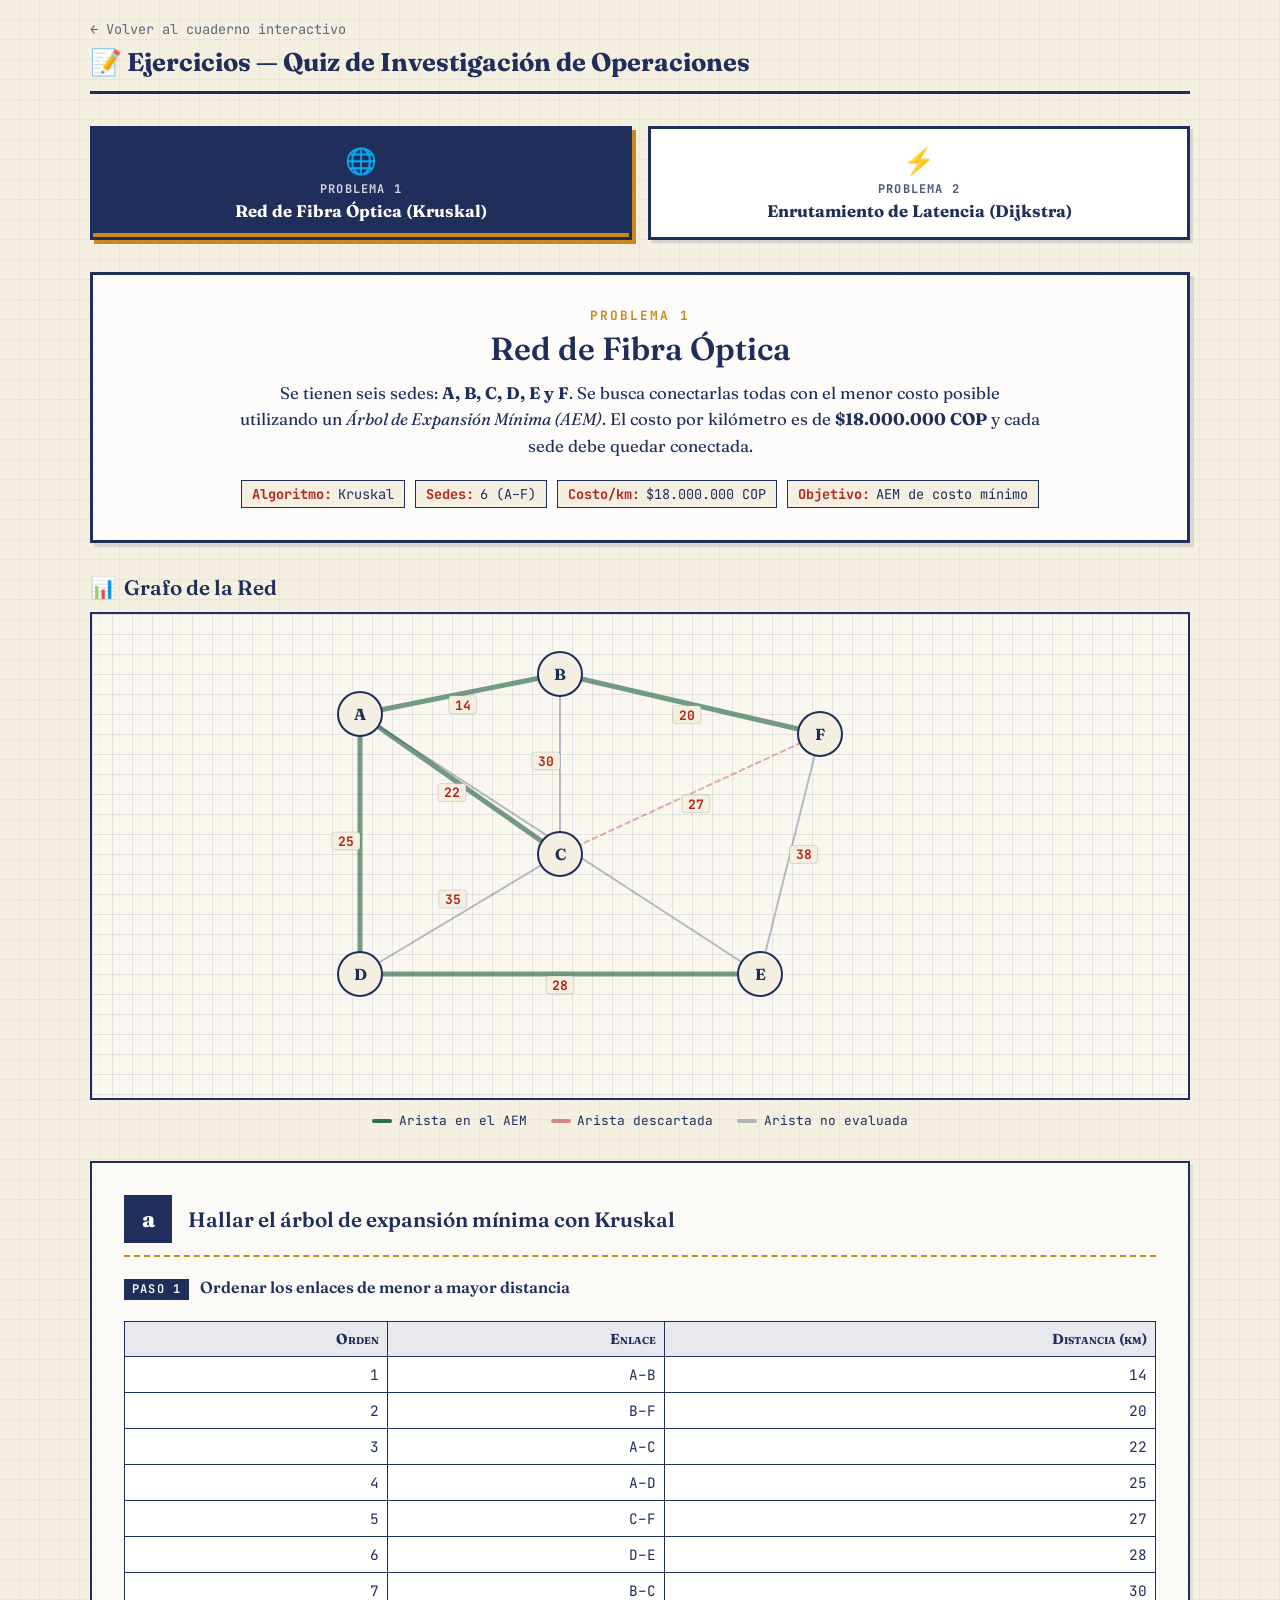
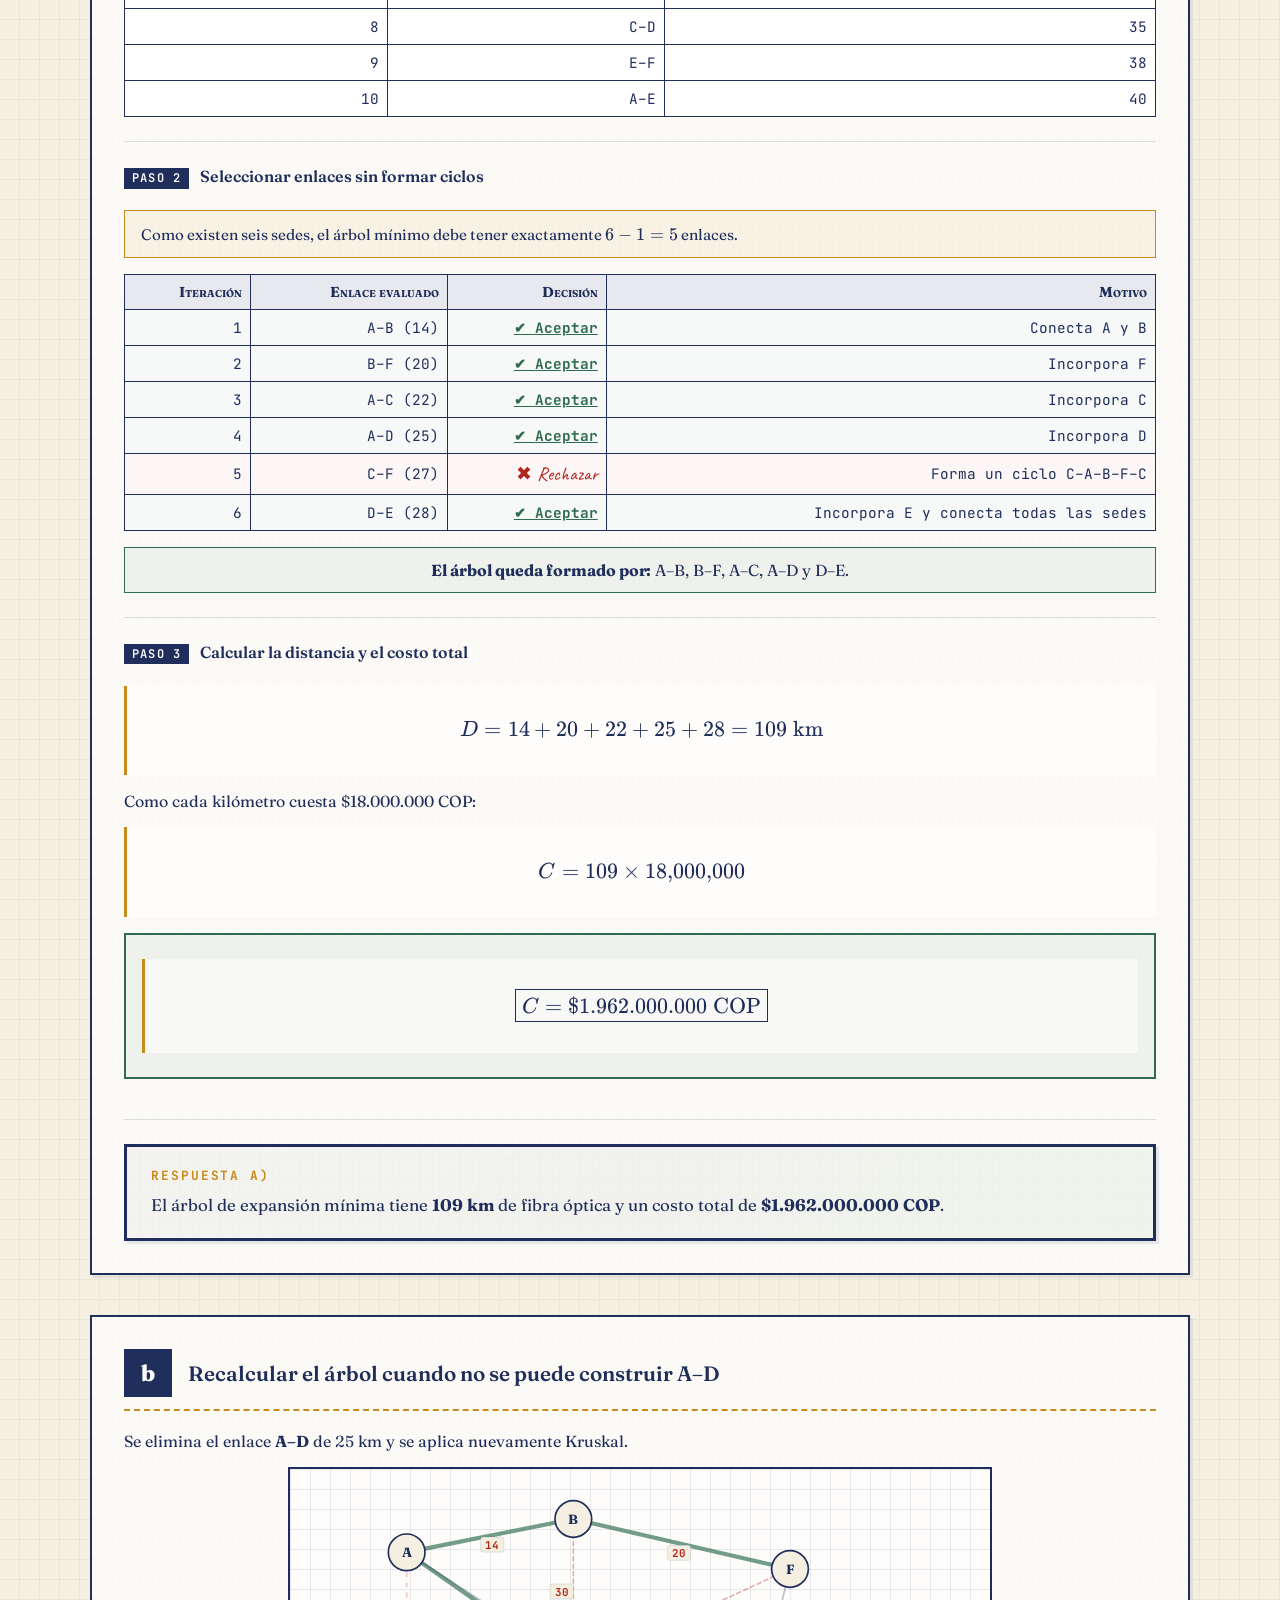
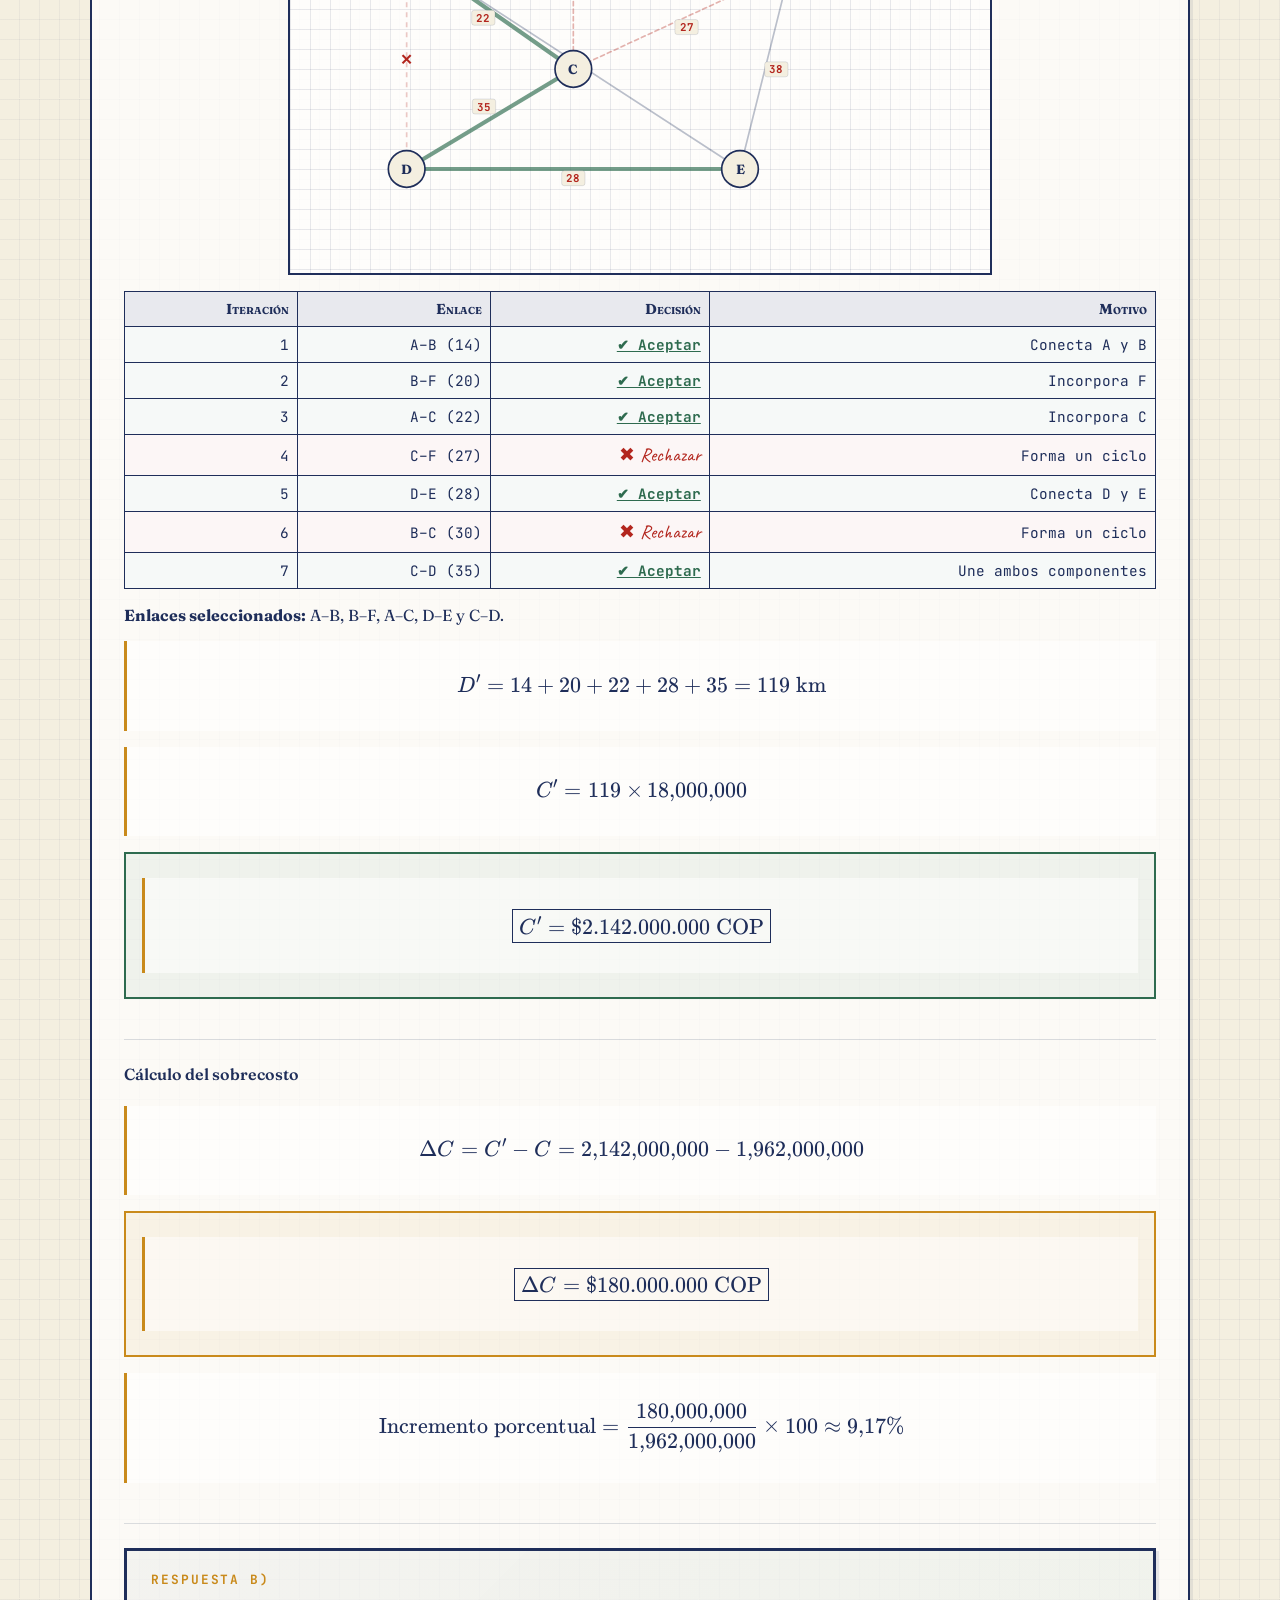
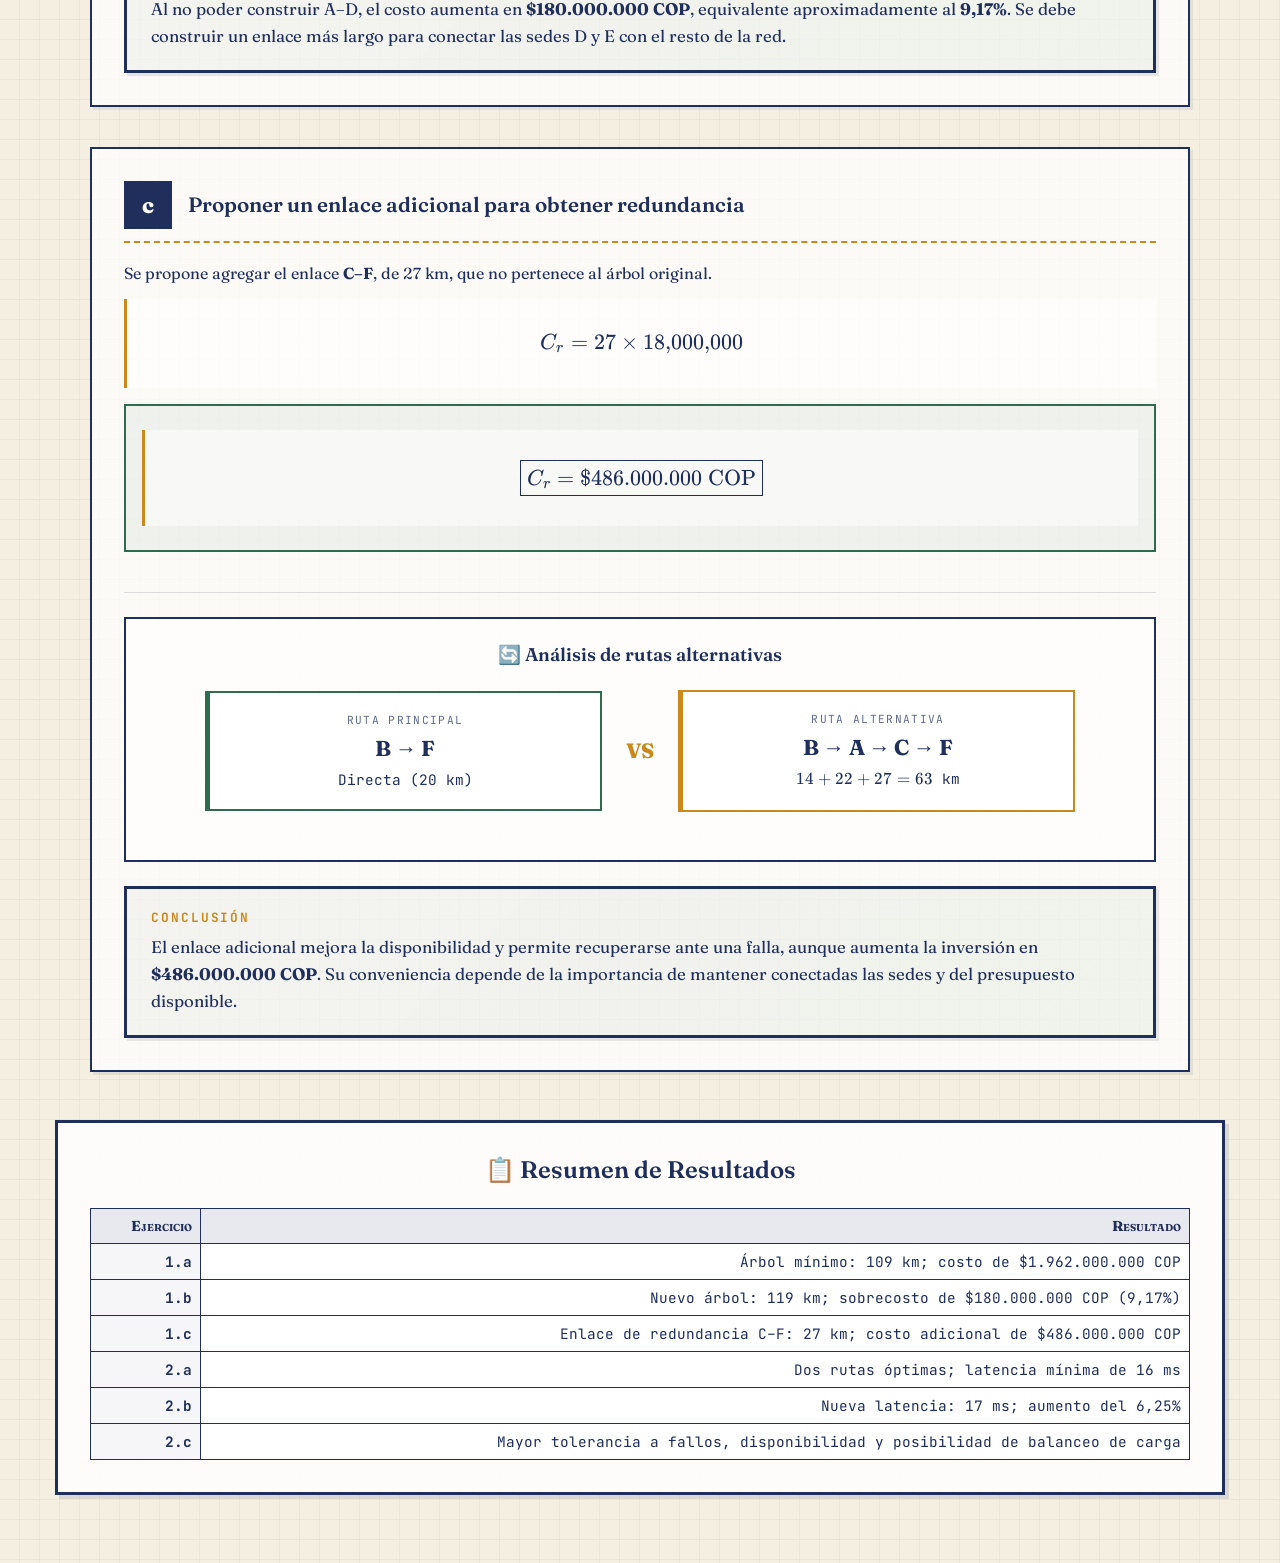
==== commit 4a0983be: "Cambiar Parcial a Quiz en titulo y enlaces" ====
--- a/dijkstra-web/ejercicios.html
+++ b/dijkstra-web/ejercicios.html
@@ -3,7 +3,7 @@
 <head>
     <meta charset="UTF-8">
     <meta name="viewport" content="width=device-width, initial-scale=1.0">
-    <title>Ejercicios Parcial — Investigación de Operaciones</title>
+    <title>Ejercicios Quiz — Investigación de Operaciones</title>
     <meta name="description" content="Solución completa de dos ejercicios de Investigación de Operaciones: Red de Fibra Óptica (Kruskal) y Enrutamiento de Mínima Latencia (Dijkstra).">
     <link rel="icon" href="data:,">
 
@@ -22,7 +22,7 @@
     <!-- Top Navigation -->
     <nav class="ejercicios-top-nav">
         <a href="./" class="back-link">← Volver al cuaderno interactivo</a>
-        <h1 class="nav-title">📝 Ejercicios — Parcial de Investigación de Operaciones</h1>
+        <h1 class="nav-title">📝 Ejercicios — Quiz de Investigación de Operaciones</h1>
     </nav>
 
     <!-- Problem selector tabs -->
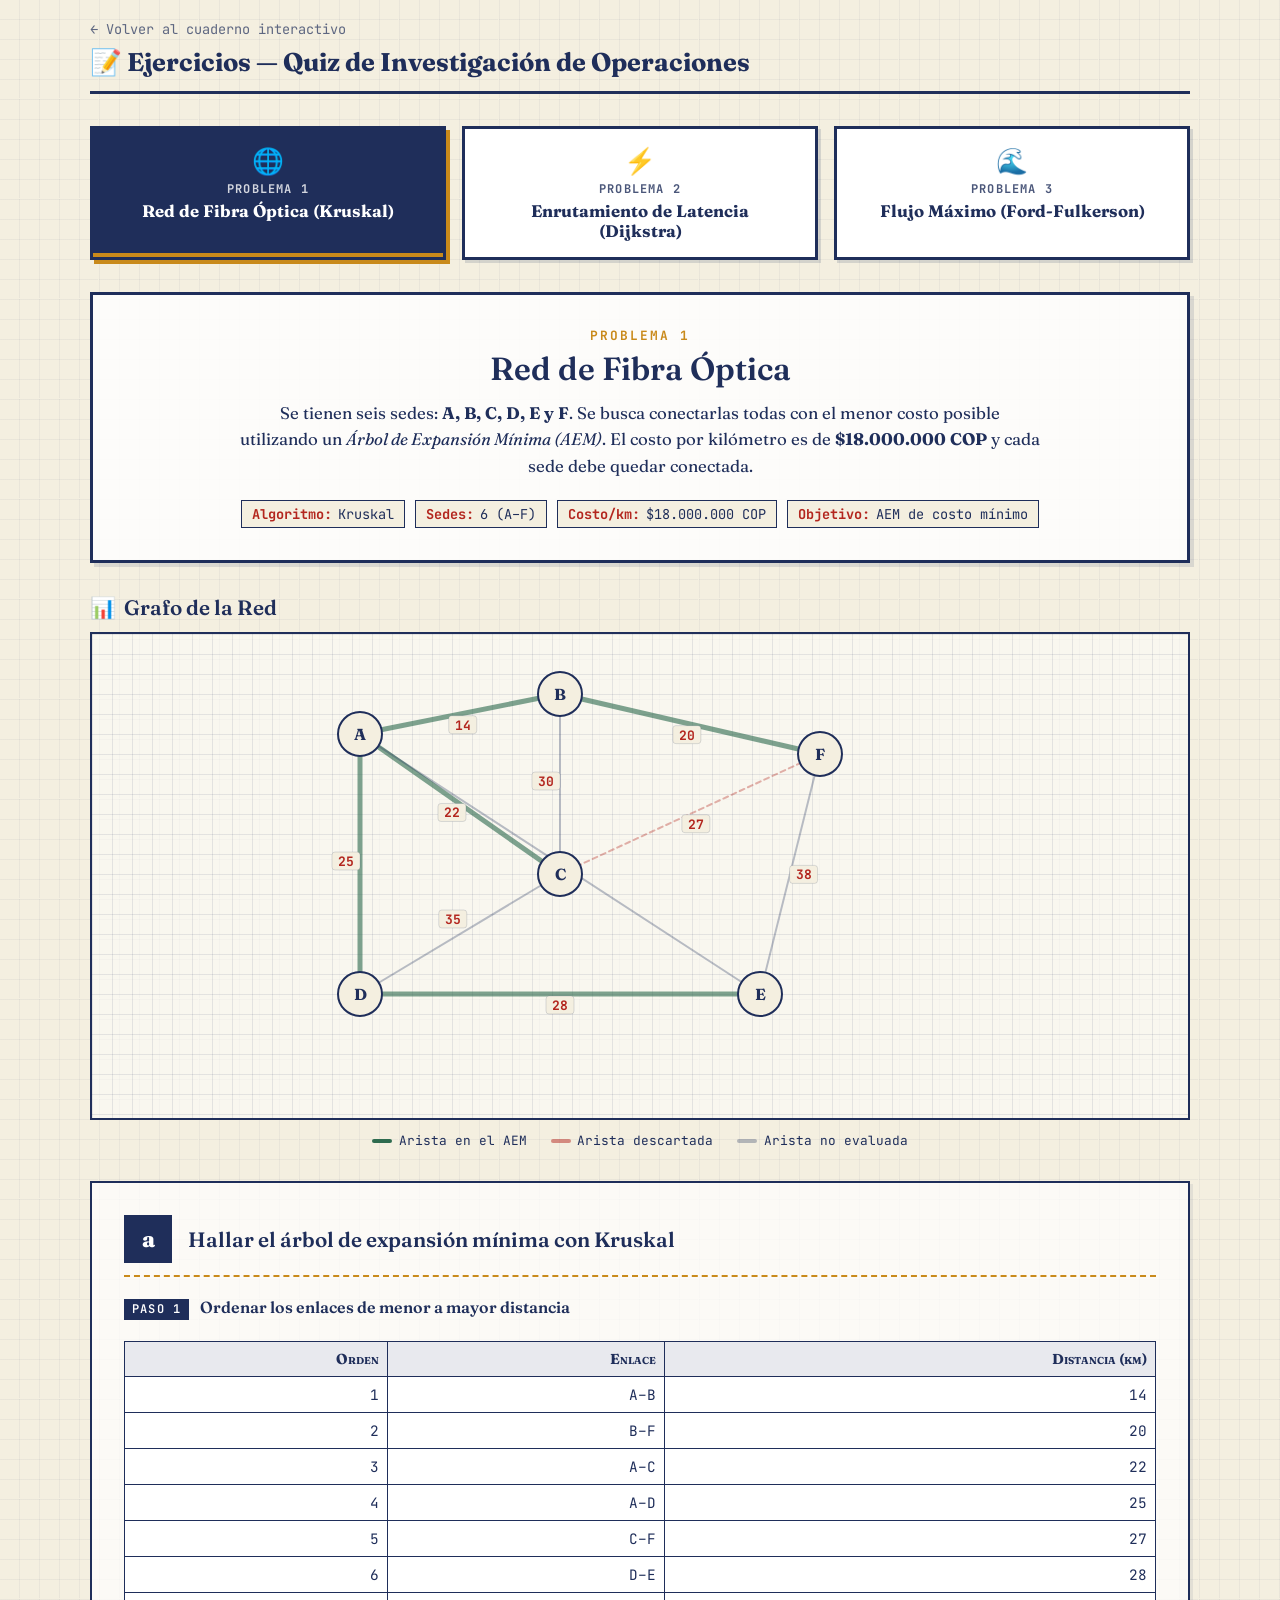
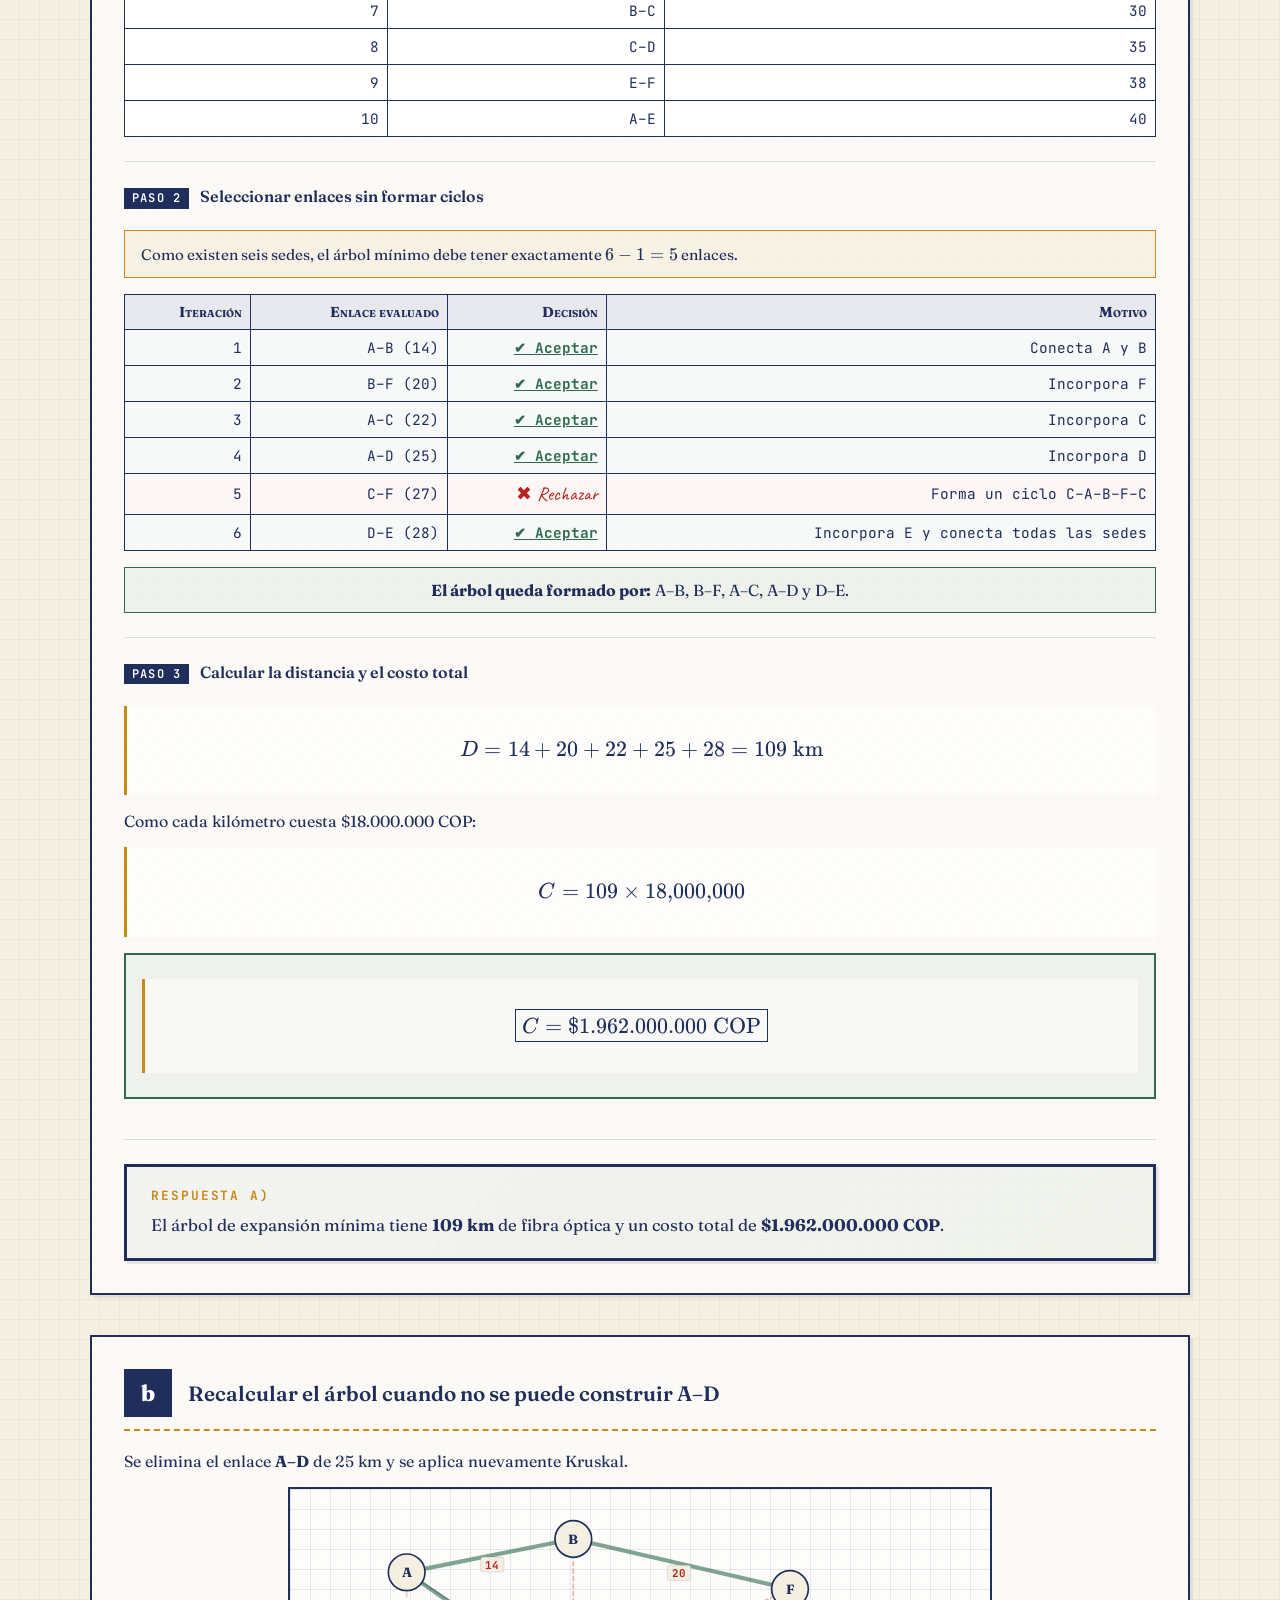
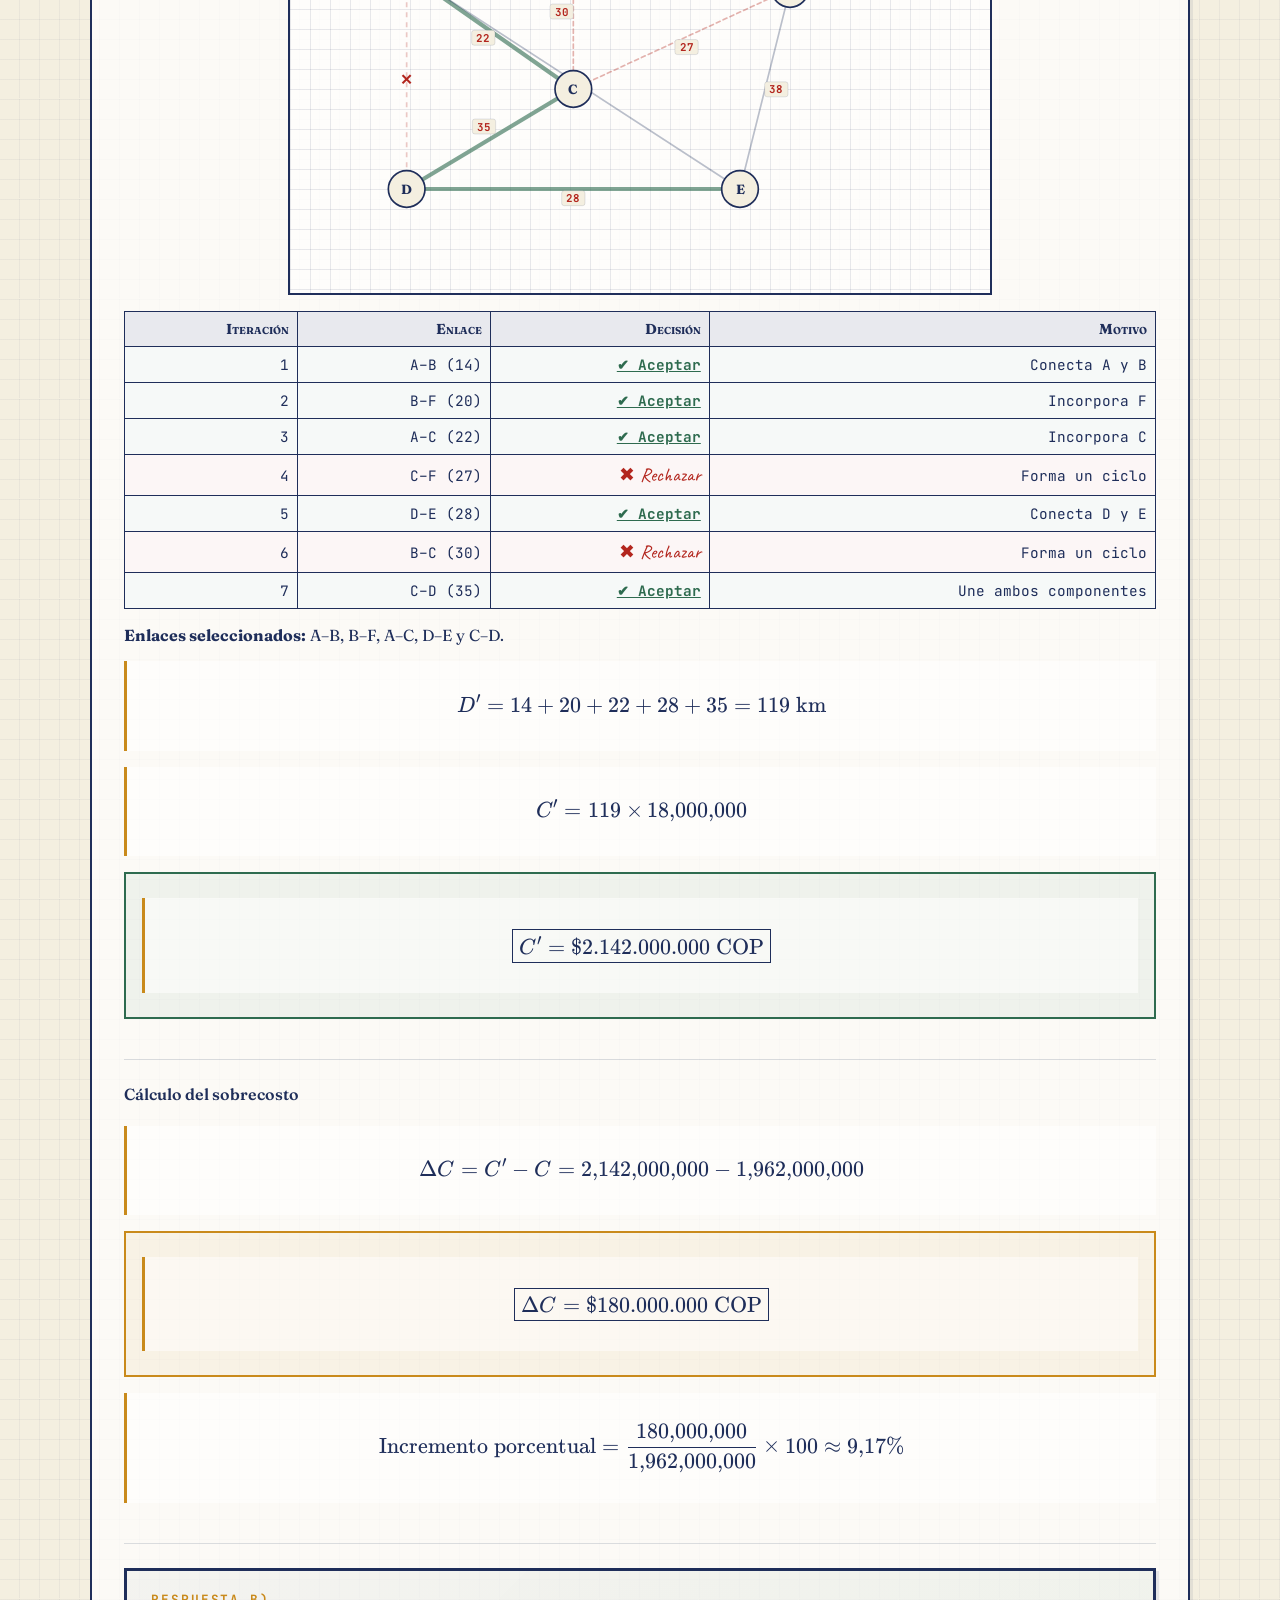
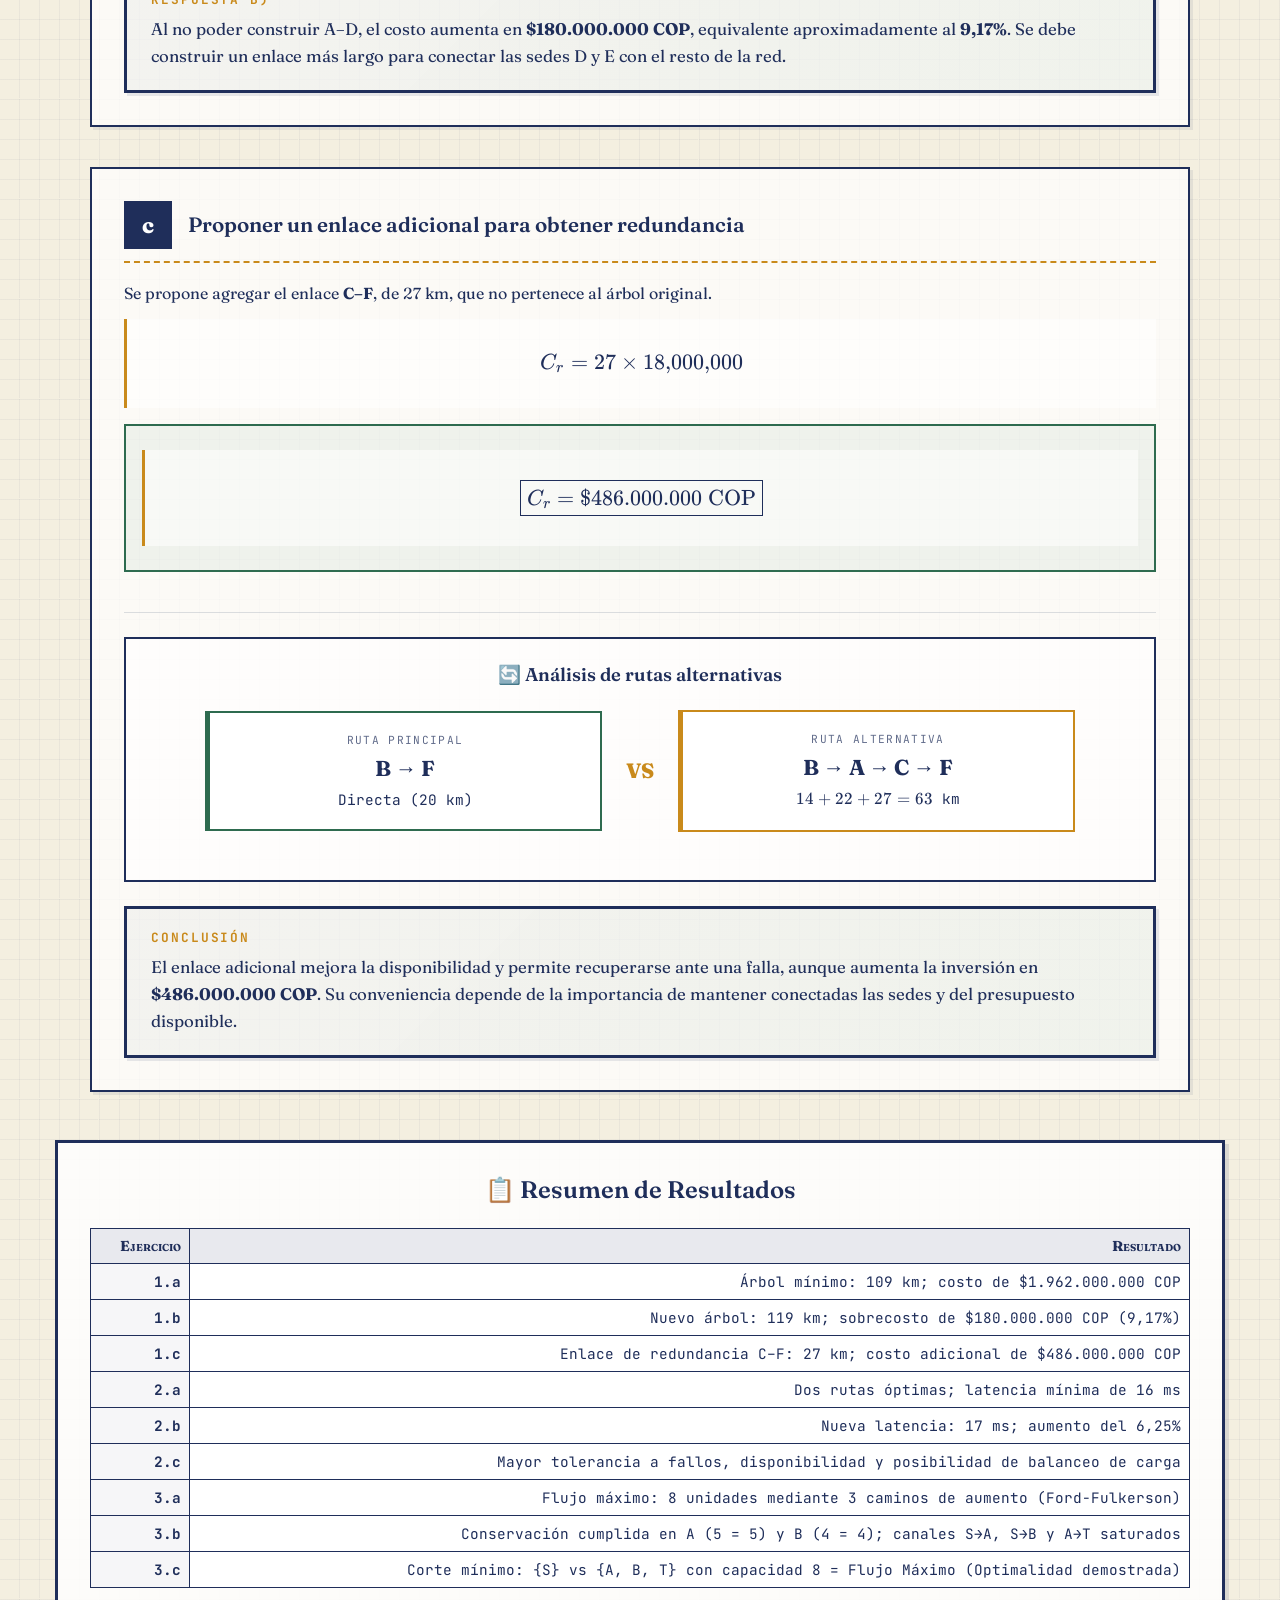
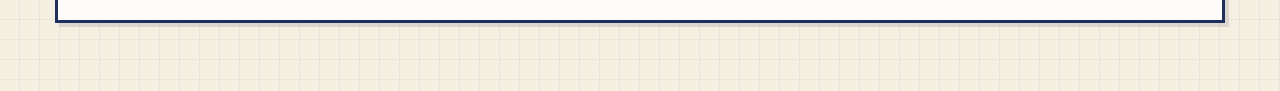
==== commit ddf3e826: "feat: add Problem 3 Ford-Fulkerson interactive solution and graph" ====
--- a/dijkstra-web/ejercicios.html
+++ b/dijkstra-web/ejercicios.html
@@ -36,6 +36,11 @@
             <span class="prob-icon">⚡</span>
             <span class="prob-label">Problema 2</span>
             <span class="prob-name">Enrutamiento de Latencia (Dijkstra)</span>
+        </button>
+        <button type="button" class="problem-tab" id="tab-prob3" data-prob="3">
+            <span class="prob-icon">🌊</span>
+            <span class="prob-label">Problema 3</span>
+            <span class="prob-name">Flujo Máximo (Ford-Fulkerson)</span>
         </button>
     </div>
 
@@ -595,6 +600,252 @@
     </div>
 
     <!-- ═══════════════════════════════════════════════════════════════ -->
+    <!--  PROBLEMA 3: RED DE CANALES Y FLUJO MÁXIMO (FORD-FULKERSON)    -->
+    <!-- ═══════════════════════════════════════════════════════════════ -->
+    <div class="problem-panel" id="panel-prob3" style="display:none;">
+        <header class="problem-header">
+            <div class="problem-number">Problema 3</div>
+            <h2>Red de Canales y Flujo Máximo</h2>
+            <p class="problem-statement">
+                Se tiene una red de canales de distribución con cuatro nodos: la fuente <strong>S</strong>, los nodos intermedios <strong>A y B</strong>, y el sumidero <strong>T</strong>.
+                Se busca maximizar el flujo total que viaja desde <strong>S</strong> hasta <strong>T</strong> aplicando el <strong>Algoritmo de Ford-Fulkerson</strong> con redes residuales y verificando la optimalidad mediante el <strong>Teorema del Corte Mínimo</strong>.
+            </p>
+            <div class="meta-strip">
+                <span class="meta-pill"><strong>Algoritmo:</strong> Ford-Fulkerson (Edmonds-Karp)</span>
+                <span class="meta-pill"><strong>Nodos:</strong> 4 (S, A, B, T)</span>
+                <span class="meta-pill"><strong>Canales:</strong> 5 arcos dirigidos</span>
+                <span class="meta-pill"><strong>Objetivo:</strong> Flujo Máximo & Corte Mínimo</span>
+            </div>
+        </header>
+
+        <!-- SVG Graph for Problem 3 with Step Controls -->
+        <section class="graph-section">
+            <h3 class="section-title"><span class="section-icon">📊</span> Grafo Dinámico de la Red Residual y Flujo</h3>
+            
+            <div class="graph-controls-bar">
+                <button type="button" class="graph-ctrl-btn" id="p3-btn-prev">◀ Paso Anterior</button>
+                <div class="step-indicator-badge" id="p3-step-indicator">Paso 0 / 4: Inicialización</div>
+                <button type="button" class="graph-ctrl-btn" id="p3-btn-next">Siguiente Paso ▶</button>
+                <button type="button" class="graph-ctrl-btn" id="p3-btn-autoplay">▶ Auto</button>
+                <button type="button" class="graph-ctrl-btn" id="p3-btn-reset">↺ Reiniciar</button>
+            </div>
+
+            <div class="graph-container">
+                <svg id="graph-p3" width="100%" height="480" viewBox="0 0 800 480" preserveAspectRatio="xMidYMid meet"></svg>
+            </div>
+
+            <div class="flow-status-grid">
+                <div class="flow-status-card">
+                    <div class="flow-status-label">Flujo Total Actual</div>
+                    <div class="flow-status-val" id="p3-stat-flow" style="color:var(--ink-green)">0 / 8</div>
+                </div>
+                <div class="flow-status-card">
+                    <div class="flow-status-label">Camino Activo</div>
+                    <div class="flow-status-val" id="p3-stat-path" style="font-family:var(--font-mono); font-size:1.05rem;">—</div>
+                </div>
+                <div class="flow-status-card">
+                    <div class="flow-status-label">Cuello de Botella (δ)</div>
+                    <div class="flow-status-val" id="p3-stat-delta">—</div>
+                </div>
+                <div class="flow-status-card">
+                    <div class="flow-status-label">Estado</div>
+                    <div class="flow-status-val" id="p3-stat-status" style="font-size:1.05rem;">Inicialización</div>
+                </div>
+            </div>
+
+            <div class="graph-legend" style="margin-top:1.25rem;">
+                <span class="legend-item"><span class="legend-swatch" style="background:var(--ink-green); height:6px;"></span> Camino de Aumento</span>
+                <span class="legend-item"><span class="legend-swatch" style="background:var(--ink-red); height:4px;"></span> Canal Saturado (f = c)</span>
+                <span class="legend-item"><span class="legend-swatch" style="background:var(--ink-ochre); height:4px;"></span> Canal con Flujo Parcial</span>
+                <span class="legend-item"><span class="legend-swatch" style="background:rgba(31,46,90,0.3); height:2px;"></span> Sin Flujo (f = 0)</span>
+                <span class="legend-item"><span class="legend-swatch" style="background:var(--ink-red); border-top:2px dashed var(--ink-red); height:0;"></span> Corte Mínimo</span>
+            </div>
+        </section>
+
+        <!-- ═══ Parte a) Procedimiento Paso a Paso ═══ -->
+        <section class="part-section" id="p3a">
+            <div class="part-header">
+                <span class="part-badge">a</span>
+                <h3>Ejecución detallada del Algoritmo de Ford-Fulkerson</h3>
+            </div>
+
+            <!-- Paso 1 -->
+            <div class="step-block">
+                <h4><span class="step-num">Paso 1</span> Inicialización (Flujo cero en todos los arcos)</h4>
+                <p>
+                    Se establece el flujo inicial en todos los arcos como <span class="katex-inline" data-latex="f(u,v) = 0"></span>.
+                    La Red Residual inicial <span class="katex-inline" data-latex="G_f"></span> tiene exactamente las mismas capacidades que la red original porque aún no se ha usado ningún canal.
+                </p>
+                <div class="math-display" data-latex="\text{Flujo Total Inicial} = 0"></div>
+                <table class="dijkstra-table">
+                    <thead>
+                        <tr><th>Canal</th><th>Capacidad Original (c)</th><th>Flujo Inicial (f)</th><th>Capacidad Residual (c_f)</th></tr>
+                    </thead>
+                    <tbody>
+                        <tr><td>S → A</td><td>5</td><td>0</td><td>5</td></tr>
+                        <tr><td>S → B</td><td>3</td><td>0</td><td>3</td></tr>
+                        <tr><td>A → B</td><td>2</td><td>0</td><td>2</td></tr>
+                        <tr><td>A → T</td><td>4</td><td>0</td><td>4</td></tr>
+                        <tr><td>B → T</td><td>5</td><td>0</td><td>5</td></tr>
+                    </tbody>
+                </table>
+            </div>
+
+            <!-- Paso 2 -->
+            <div class="step-block">
+                <h4><span class="step-num">Paso 2</span> Iteración 1 — Primer camino de aumento</h4>
+                <p>Buscamos un camino desde la fuente <span class="katex-inline" data-latex="S"></span> hasta el sumidero <span class="katex-inline" data-latex="T"></span> en la red residual:</p>
+                <div class="tree-result">
+                    <strong>Camino seleccionado:</strong> <span class="katex-inline" data-latex="P_1: S \to A \to T"></span>
+                </div>
+                <p>Calculamos el cuello de botella (capacidad residual mínima del camino):</p>
+                <div class="math-display" data-latex="\delta_1 = \min\{c_f(S, A),\, c_f(A, T)\} = \min(5,\, 4) = 4"></div>
+                <p>Aumentamos el flujo en <span class="katex-inline" data-latex="\delta_1 = 4"></span> a lo largo del camino y actualizamos la red residual:</p>
+                <ul>
+                    <li><span class="katex-inline" data-latex="f(S, A) = 0 + 4 = 4"></span> (residual hacia adelante: <span class="katex-inline" data-latex="5 - 4 = 1"></span>, residual inverso: <span class="katex-inline" data-latex="4"></span>)</li>
+                    <li><span class="katex-inline" data-latex="f(A, T) = 0 + 4 = 4"></span> (residual hacia adelante: <span class="katex-inline" data-latex="4 - 4 = 0"></span>, <strong>¡canal saturado!</strong>)</li>
+                </ul>
+                <div class="math-display" data-latex="\text{Flujo Total} = 0 + 4 = 4"></div>
+            </div>
+
+            <!-- Paso 3 -->
+            <div class="step-block">
+                <h4><span class="step-num">Paso 3</span> Iteración 2 — Segundo camino de aumento</h4>
+                <p>Buscamos un nuevo camino desde <span class="katex-inline" data-latex="S"></span> hasta <span class="katex-inline" data-latex="T"></span> con capacidades residuales estrictamente positivas:</p>
+                <div class="tree-result">
+                    <strong>Camino seleccionado:</strong> <span class="katex-inline" data-latex="P_2: S \to B \to T"></span>
+                </div>
+                <p>Calculamos el cuello de botella:</p>
+                <div class="math-display" data-latex="\delta_2 = \min\{c_f(S, B),\, c_f(B, T)\} = \min(3,\, 5) = 3"></div>
+                <p>Aumentamos el flujo en <span class="katex-inline" data-latex="\delta_2 = 3"></span> y actualizamos la red residual:</p>
+                <ul>
+                    <li><span class="katex-inline" data-latex="f(S, B) = 0 + 3 = 3"></span> (residual hacia adelante: <span class="katex-inline" data-latex="3 - 3 = 0"></span>, <strong>¡canal saturado!</strong>)</li>
+                    <li><span class="katex-inline" data-latex="f(B, T) = 0 + 3 = 3"></span> (residual hacia adelante: <span class="katex-inline" data-latex="5 - 3 = 2"></span>)</li>
+                </ul>
+                <div class="math-display" data-latex="\text{Flujo Total} = 4 + 3 = 7"></div>
+            </div>
+
+            <!-- Paso 4 -->
+            <div class="step-block">
+                <h4><span class="step-num">Paso 4</span> Iteración 3 — Tercer camino de aumento (vía intermedia A → B)</h4>
+                <p>Exploramos la red residual restante:</p>
+                <ul>
+                    <li>Desde <span class="katex-inline" data-latex="S"></span> podemos ir a <span class="katex-inline" data-latex="A"></span> porque <span class="katex-inline" data-latex="c_f(S, A) = 1 > 0"></span>.</li>
+                    <li>Desde <span class="katex-inline" data-latex="A"></span> no podemos ir directo a <span class="katex-inline" data-latex="T"></span> (<span class="katex-inline" data-latex="c_f(A, T) = 0"></span>), pero sí podemos cruzar hacia <span class="katex-inline" data-latex="B"></span> ya que <span class="katex-inline" data-latex="c_f(A, B) = 2 > 0"></span>.</li>
+                    <li>Desde <span class="katex-inline" data-latex="B"></span> podemos llegar al sumidero <span class="katex-inline" data-latex="T"></span> porque <span class="katex-inline" data-latex="c_f(B, T) = 2 > 0"></span>.</li>
+                </ul>
+                <div class="tree-result">
+                    <strong>Camino seleccionado:</strong> <span class="katex-inline" data-latex="P_3: S \to A \to B \to T"></span>
+                </div>
+                <p>Calculamos el cuello de botella:</p>
+                <div class="math-display" data-latex="\delta_3 = \min\{c_f(S, A),\, c_f(A, B),\, c_f(B, T)\} = \min(1,\, 2,\, 2) = 1"></div>
+                <p>Aumentamos el flujo en <span class="katex-inline" data-latex="\delta_3 = 1"></span>:</p>
+                <ul>
+                    <li><span class="katex-inline" data-latex="f(S, A) = 4 + 1 = 5"></span> (residual hacia adelante: <span class="katex-inline" data-latex="1 - 1 = 0"></span>, <strong>¡canal saturado!</strong>)</li>
+                    <li><span class="katex-inline" data-latex="f(A, B) = 0 + 1 = 1"></span> (residual hacia adelante: <span class="katex-inline" data-latex="2 - 1 = 1"></span>)</li>
+                    <li><span class="katex-inline" data-latex="f(B, T) = 3 + 1 = 4"></span> (residual hacia adelante: <span class="katex-inline" data-latex="2 - 1 = 1"></span>)</li>
+                </ul>
+                <div class="math-display" data-latex="\text{Flujo Total} = 7 + 1 = 8"></div>
+            </div>
+
+            <!-- Paso 5 -->
+            <div class="step-block">
+                <h4><span class="step-num">Paso 5</span> Terminación del algoritmo</h4>
+                <p>
+                    Revisamos los arcos salientes desde la fuente <span class="katex-inline" data-latex="S"></span> en la red residual:
+                </p>
+                <div class="math-display" data-latex="c_f(S, A) = 0, \quad c_f(S, B) = 0"></div>
+                <p class="note-box">
+                    Ningún canal saliente de <span class="katex-inline" data-latex="S"></span> tiene capacidad residual positiva. Por lo tanto, el conjunto de nodos alcanzables desde <span class="katex-inline" data-latex="S"></span> en <span class="katex-inline" data-latex="G_f"></span> es únicamente <span class="katex-inline" data-latex="\{S\}"></span>. No existe camino de aumento posible y el algoritmo concluye.
+                </p>
+                <div class="result-box">
+                    <div class="math-display" data-latex="\boxed{\text{Flujo Máximo Total} = 8}"></div>
+                </div>
+            </div>
+
+            <div class="answer-box">
+                <div class="answer-label">Respuesta a)</div>
+                <p>El algoritmo de Ford-Fulkerson encuentra 3 caminos de aumento acumulando un <strong>Flujo Máximo de 8 unidades</strong>.</p>
+            </div>
+        </section>
+
+        <!-- ═══ Parte b) Conservación de Flujos ═══ -->
+        <section class="part-section" id="p3b">
+            <div class="part-header">
+                <span class="part-badge">b</span>
+                <h3>Distribución Final y Conservación de Flujo</h3>
+            </div>
+
+            <table class="dijkstra-table">
+                <thead>
+                    <tr><th>Canal</th><th>Capacidad (c)</th><th>Flujo Final (f)</th><th>Capacidad Residual (c_f)</th><th>Estado</th></tr>
+                </thead>
+                <tbody>
+                    <tr class="row-rejected"><td><strong>S → A</strong></td><td>5</td><td><strong>5</strong></td><td>0</td><td class="tie-breaker-note">✔ Saturado</td></tr>
+                    <tr class="row-rejected"><td><strong>S → B</strong></td><td>3</td><td><strong>3</strong></td><td>0</td><td class="tie-breaker-note">✔ Saturado</td></tr>
+                    <tr class="row-accepted"><td><strong>A → B</strong></td><td>2</td><td><strong>1</strong></td><td>1</td><td class="permanent">Parcial</td></tr>
+                    <tr class="row-rejected"><td><strong>A → T</strong></td><td>4</td><td><strong>4</strong></td><td>0</td><td class="tie-breaker-note">✔ Saturado</td></tr>
+                    <tr class="row-accepted"><td><strong>B → T</strong></td><td>5</td><td><strong>4</strong></td><td>1</td><td class="permanent">Parcial</td></tr>
+                </tbody>
+            </table>
+
+            <div class="step-block" style="margin-top:1.5rem;">
+                <h4>Verificación de la Ley de Conservación de Flujo:</h4>
+                <div class="equation-row">
+                    <div class="math-eq" data-latex="\sum f_{\text{in}}(A) = \sum f_{\text{out}}(A) \implies f(S, A) = f(A, T) + f(A, B) \implies 5 = 4 + 1 = 5 \quad \checkmark"></div>
+                </div>
+                <div class="equation-row">
+                    <div class="math-eq" data-latex="\sum f_{\text{in}}(B) = \sum f_{\text{out}}(B) \implies f(S, B) + f(A, B) = f(B, T) \implies 3 + 1 = 4 = 4 \quad \checkmark"></div>
+                </div>
+                <div class="equation-row">
+                    <div class="math-eq" data-latex="\text{Flujo Neto Saliente de } S = f(S, A) + f(S, B) = 5 + 3 = 8 = f(A, T) + f(B, T) = \text{Flujo Entrante a } T \quad \checkmark"></div>
+                </div>
+            </div>
+
+            <div class="answer-box">
+                <div class="answer-label">Respuesta b)</div>
+                <p>Todos los nodos intermedios cumplen rigurosamente la ley de conservación (flujo que entra = flujo que sale) y no se excede la capacidad de ningún canal (<span class="katex-inline" data-latex="0 \le f(e) \le c(e)"></span>).</p>
+            </div>
+        </section>
+
+        <!-- ═══ Parte c) Corte Mínimo y Dualidad ═══ -->
+        <section class="part-section" id="p3c">
+            <div class="part-header">
+                <span class="part-badge">c</span>
+                <h3>Demostración de Optimalidad con el Teorema del Corte Mínimo</h3>
+            </div>
+
+            <p>
+                Por el <strong>Teorema de Flujo Máximo - Corte Mínimo</strong> (Ford & Fulkerson, 1956), el valor de cualquier flujo factible es menor o igual a la capacidad de cualquier corte <span class="katex-inline" data-latex="(S_{\text{cut}}, T_{\text{cut}})"></span>. Si encontramos un corte cuya capacidad iguale el flujo actual, queda garantizada la optimalidad matemática absoluta.
+            </p>
+
+            <div class="step-block">
+                <h4>Identificación del Corte Mínimo a partir de la Red Residual Final:</h4>
+                <p>
+                    Tomamos <span class="katex-inline" data-latex="S_{\text{cut}}"></span> como el conjunto de vértices alcanzables desde <span class="katex-inline" data-latex="S"></span> en <span class="katex-inline" data-latex="G_f"></span>:
+                </p>
+                <div class="math-display" data-latex="S_{\text{cut}} = \{S\}, \qquad T_{\text{cut}} = \{A,\, B,\, T\}"></div>
+                <p>Los arcos dirigidos que cruzan desde <span class="katex-inline" data-latex="S_{\text{cut}}"></span> hacia <span class="katex-inline" data-latex="T_{\text{cut}}"></span> en la red original son:</p>
+                <ul>
+                    <li><span class="katex-inline" data-latex="(S, A)"></span> con capacidad <span class="katex-inline" data-latex="c(S, A) = 5"></span></li>
+                    <li><span class="katex-inline" data-latex="(S, B)"></span> con capacidad <span class="katex-inline" data-latex="c(S, B) = 3"></span></li>
+                </ul>
+                <div class="math-display" data-latex="C(S_{\text{cut}}, T_{\text{cut}}) = c(S, A) + c(S, B) = 5 + 3 = 8"></div>
+                <div class="result-box">
+                    <div class="math-display" data-latex="\boxed{\text{Flujo Máximo} = \text{Capacidad Corte Mínimo} = 8}"></div>
+                </div>
+            </div>
+
+            <div class="answer-box">
+                <div class="answer-label">Conclusión Final</div>
+                <p>
+                    El corte <span class="katex-inline" data-latex="(\{S\}, \{A, B, T\})"></span> forma el cuello de botella físico infranqueable de la red con capacidad <strong>8</strong>. Al ser alcanzado en su totalidad, se demuestra que <strong>8</strong> es la máxima cantidad física de flujo que la red puede transportar.
+                </p>
+            </div>
+        </section>
+    </div>
+
+    <!-- ═══════════════════════════════════════════════════════════════ -->
     <!--  RESUMEN FINAL                                                  -->
     <!-- ═══════════════════════════════════════════════════════════════ -->
     <section class="summary-section" id="summary-section">
@@ -610,6 +861,9 @@
                 <tr><td><strong>2.a</strong></td><td>Dos rutas óptimas; latencia mínima de 16 ms</td></tr>
                 <tr><td><strong>2.b</strong></td><td>Nueva latencia: 17 ms; aumento del 6,25%</td></tr>
                 <tr><td><strong>2.c</strong></td><td>Mayor tolerancia a fallos, disponibilidad y posibilidad de balanceo de carga</td></tr>
+                <tr><td><strong>3.a</strong></td><td>Flujo máximo: 8 unidades mediante 3 caminos de aumento (Ford-Fulkerson)</td></tr>
+                <tr><td><strong>3.b</strong></td><td>Conservación cumplida en A (5 = 5) y B (4 = 4); canales S→A, S→B y A→T saturados</td></tr>
+                <tr><td><strong>3.c</strong></td><td>Corte mínimo: {S} vs {A, B, T} con capacidad 8 = Flujo Máximo (Optimalidad demostrada)</td></tr>
             </tbody>
         </table>
     </section>
--- a/dijkstra-web/styles/ejercicios.css
+++ b/dijkstra-web/styles/ejercicios.css
@@ -531,6 +531,84 @@
     font-family: var(--font-mono);
 }
 
+/* Problem 3 Flow Controls & Status Grid */
+.graph-controls-bar {
+    display: flex;
+    align-items: center;
+    justify-content: center;
+    gap: 0.6rem;
+    margin-bottom: 1rem;
+    flex-wrap: wrap;
+}
+
+.graph-ctrl-btn {
+    font-family: var(--font-mono);
+    font-size: 0.82rem;
+    font-weight: 600;
+    padding: 0.45rem 0.9rem;
+    background: white;
+    border: 2px solid var(--ink-dark);
+    color: var(--ink-dark);
+    cursor: pointer;
+    box-shadow: 2px 2px 0 rgba(31, 46, 90, 0.15);
+    transition: all 0.15s ease;
+}
+
+.graph-ctrl-btn:hover:not(:disabled) {
+    background: var(--ink-dark);
+    color: white;
+    transform: translateY(-1px);
+    box-shadow: 3px 3px 0 rgba(31, 46, 90, 0.25);
+}
+
+.graph-ctrl-btn:disabled {
+    opacity: 0.4;
+    cursor: not-allowed;
+    box-shadow: none;
+}
+
+.step-indicator-badge {
+    font-family: var(--font-mono);
+    font-size: 0.85rem;
+    font-weight: 700;
+    color: var(--ink-dark);
+    background: rgba(201, 138, 27, 0.15);
+    border: 2px solid var(--ink-ochre);
+    padding: 0.45rem 1rem;
+    border-radius: 2px;
+}
+
+.flow-status-grid {
+    display: grid;
+    grid-template-columns: repeat(auto-fit, minmax(180px, 1fr));
+    gap: 0.75rem;
+    margin-top: 1rem;
+}
+
+.flow-status-card {
+    background: white;
+    border: 2px solid var(--ink-dark);
+    padding: 0.75rem 0.5rem;
+    text-align: center;
+    box-shadow: 2px 2px 0 rgba(31, 46, 90, 0.08);
+}
+
+.flow-status-label {
+    font-family: var(--font-mono);
+    font-size: 0.72rem;
+    text-transform: uppercase;
+    letter-spacing: 0.08em;
+    color: #666;
+    margin-bottom: 0.25rem;
+}
+
+.flow-status-val {
+    font-family: var(--font-serif);
+    font-size: 1.25rem;
+    font-weight: 700;
+    color: var(--ink-dark);
+}
+
 /* Responsive */
 @media (max-width: 768px) {
     .problem-tabs-container {
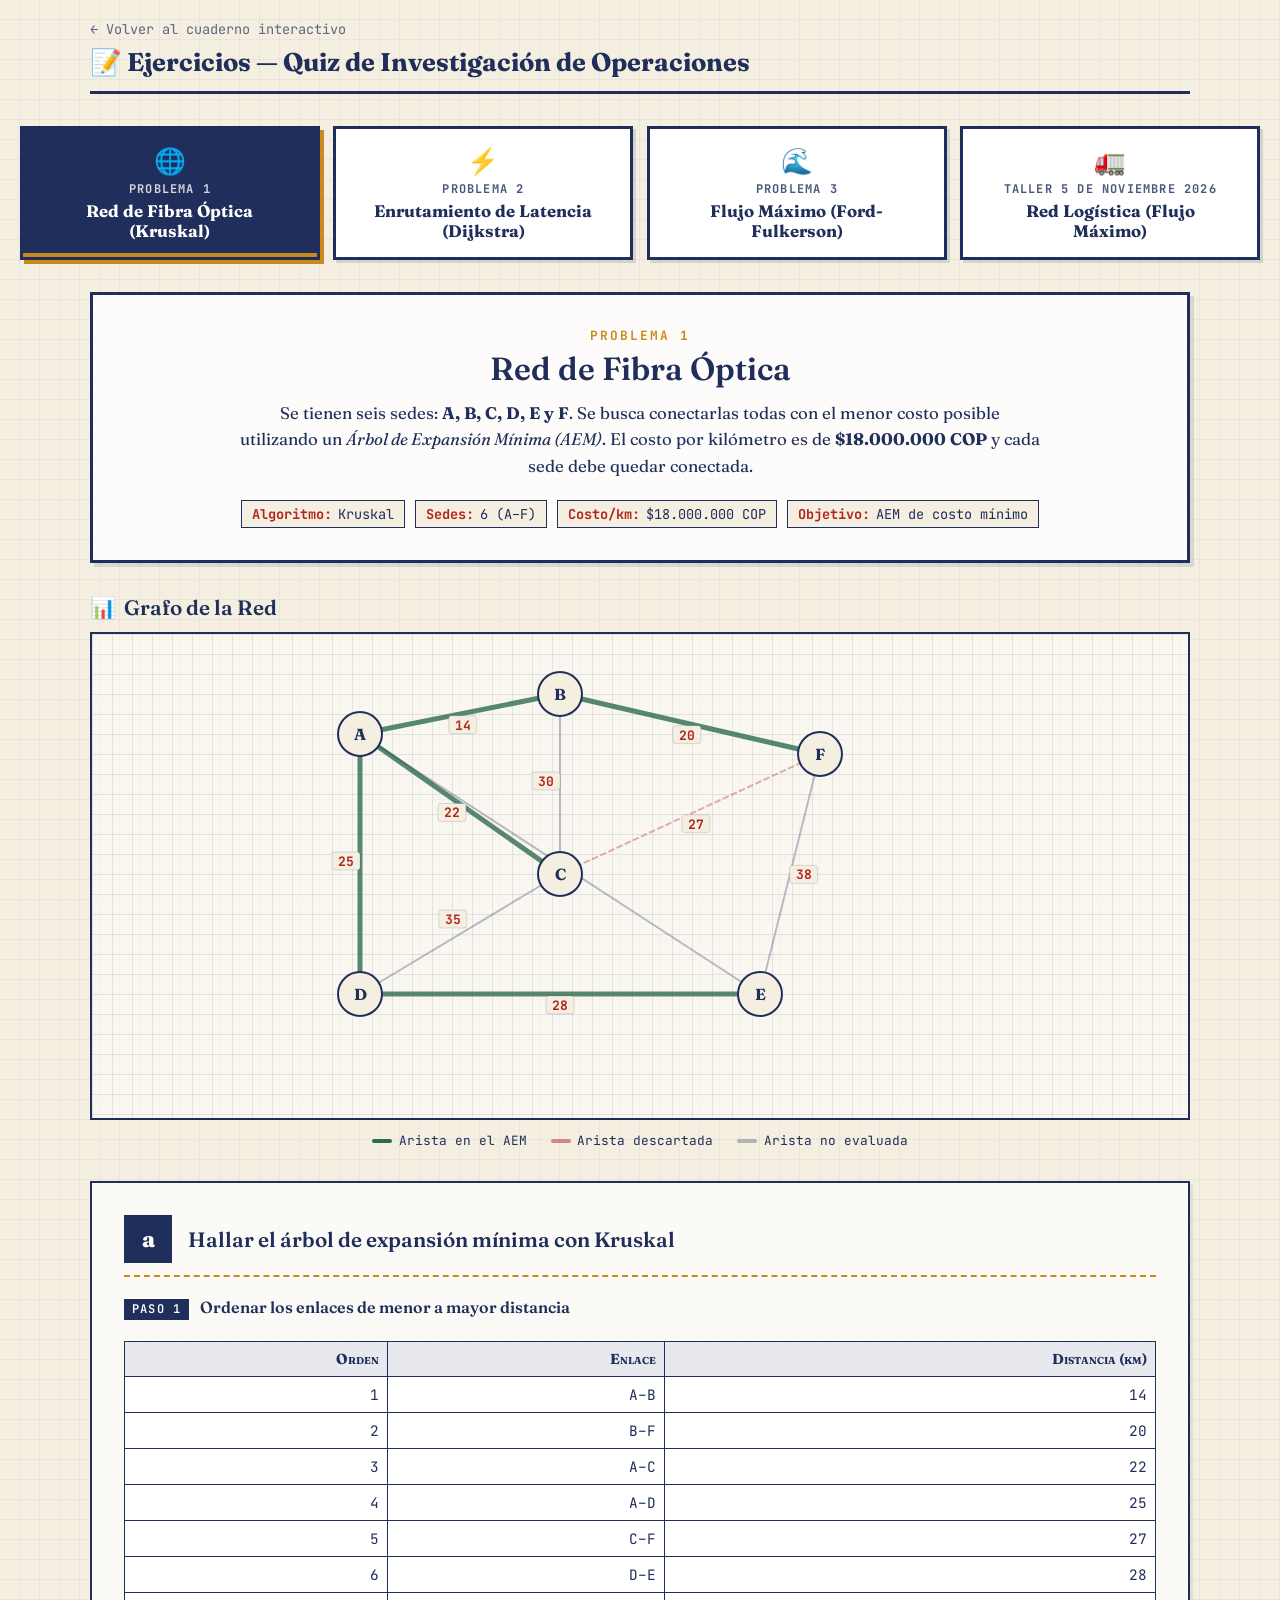
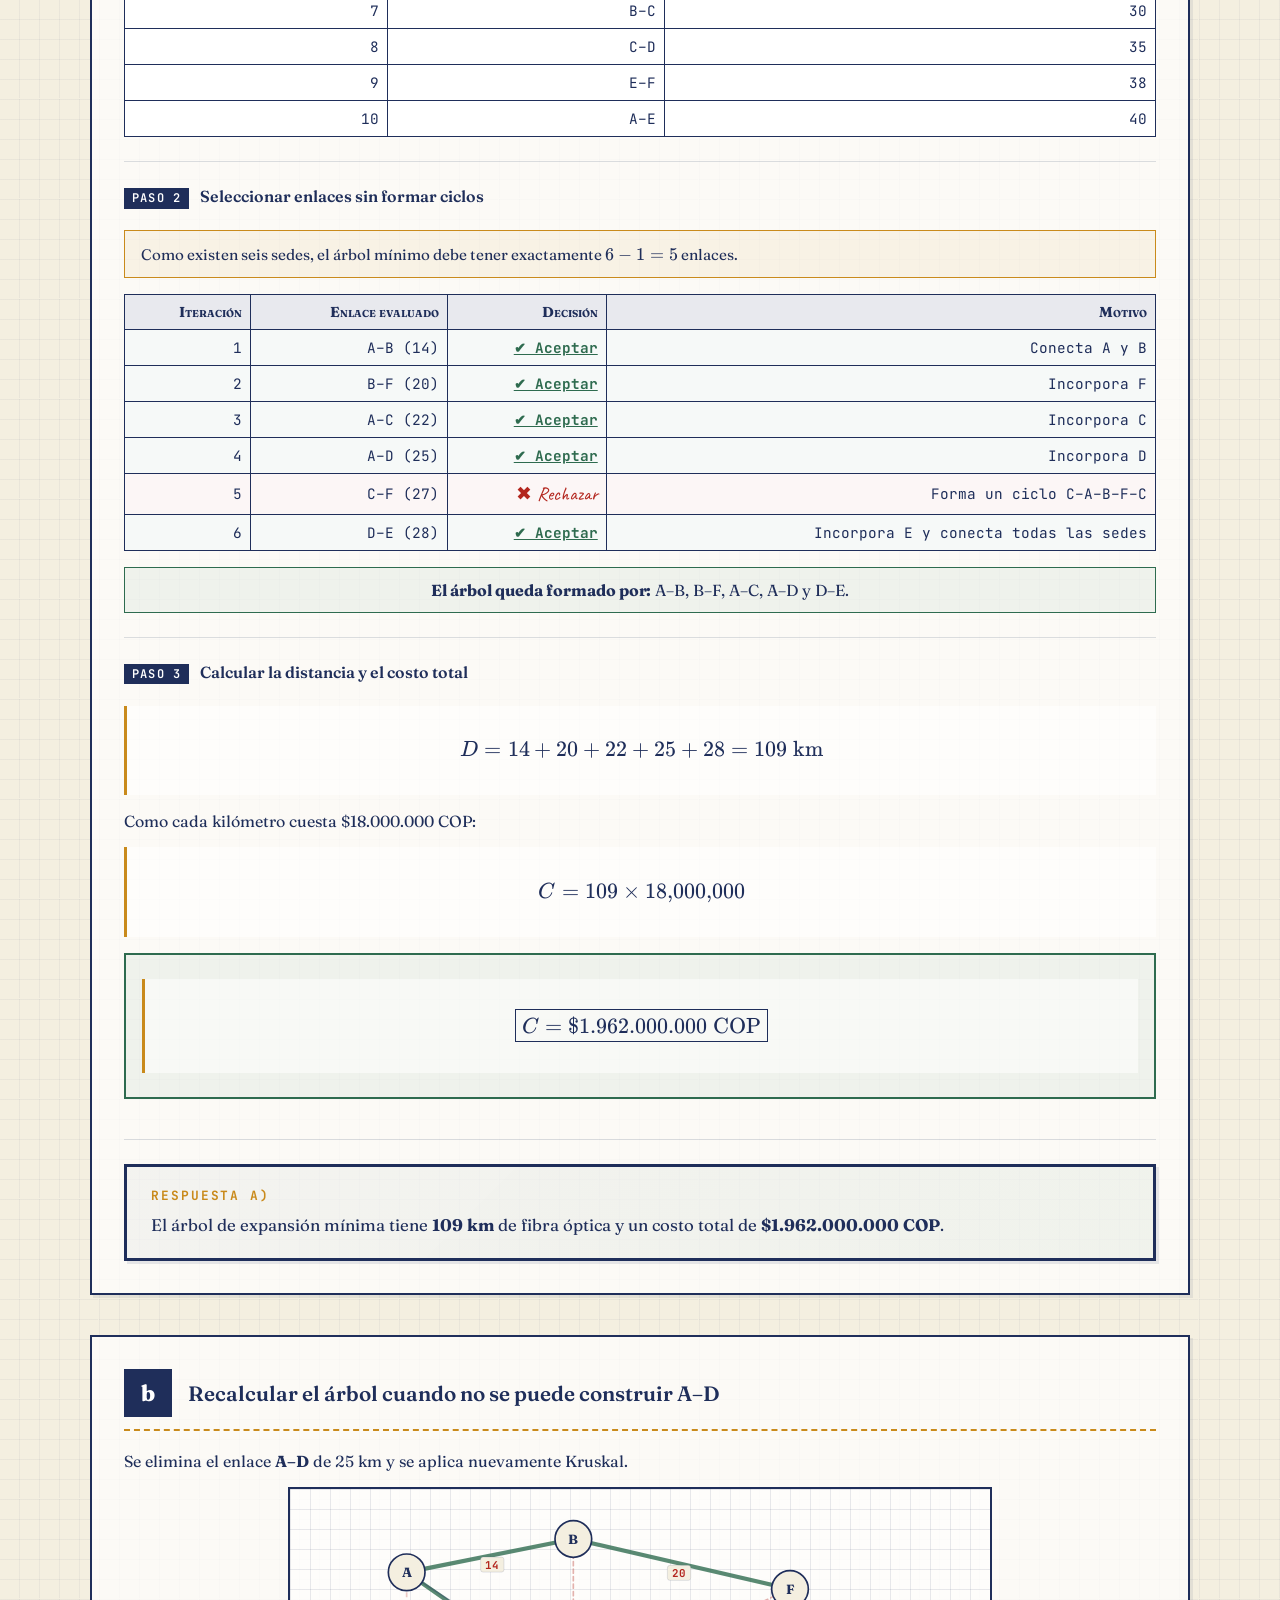
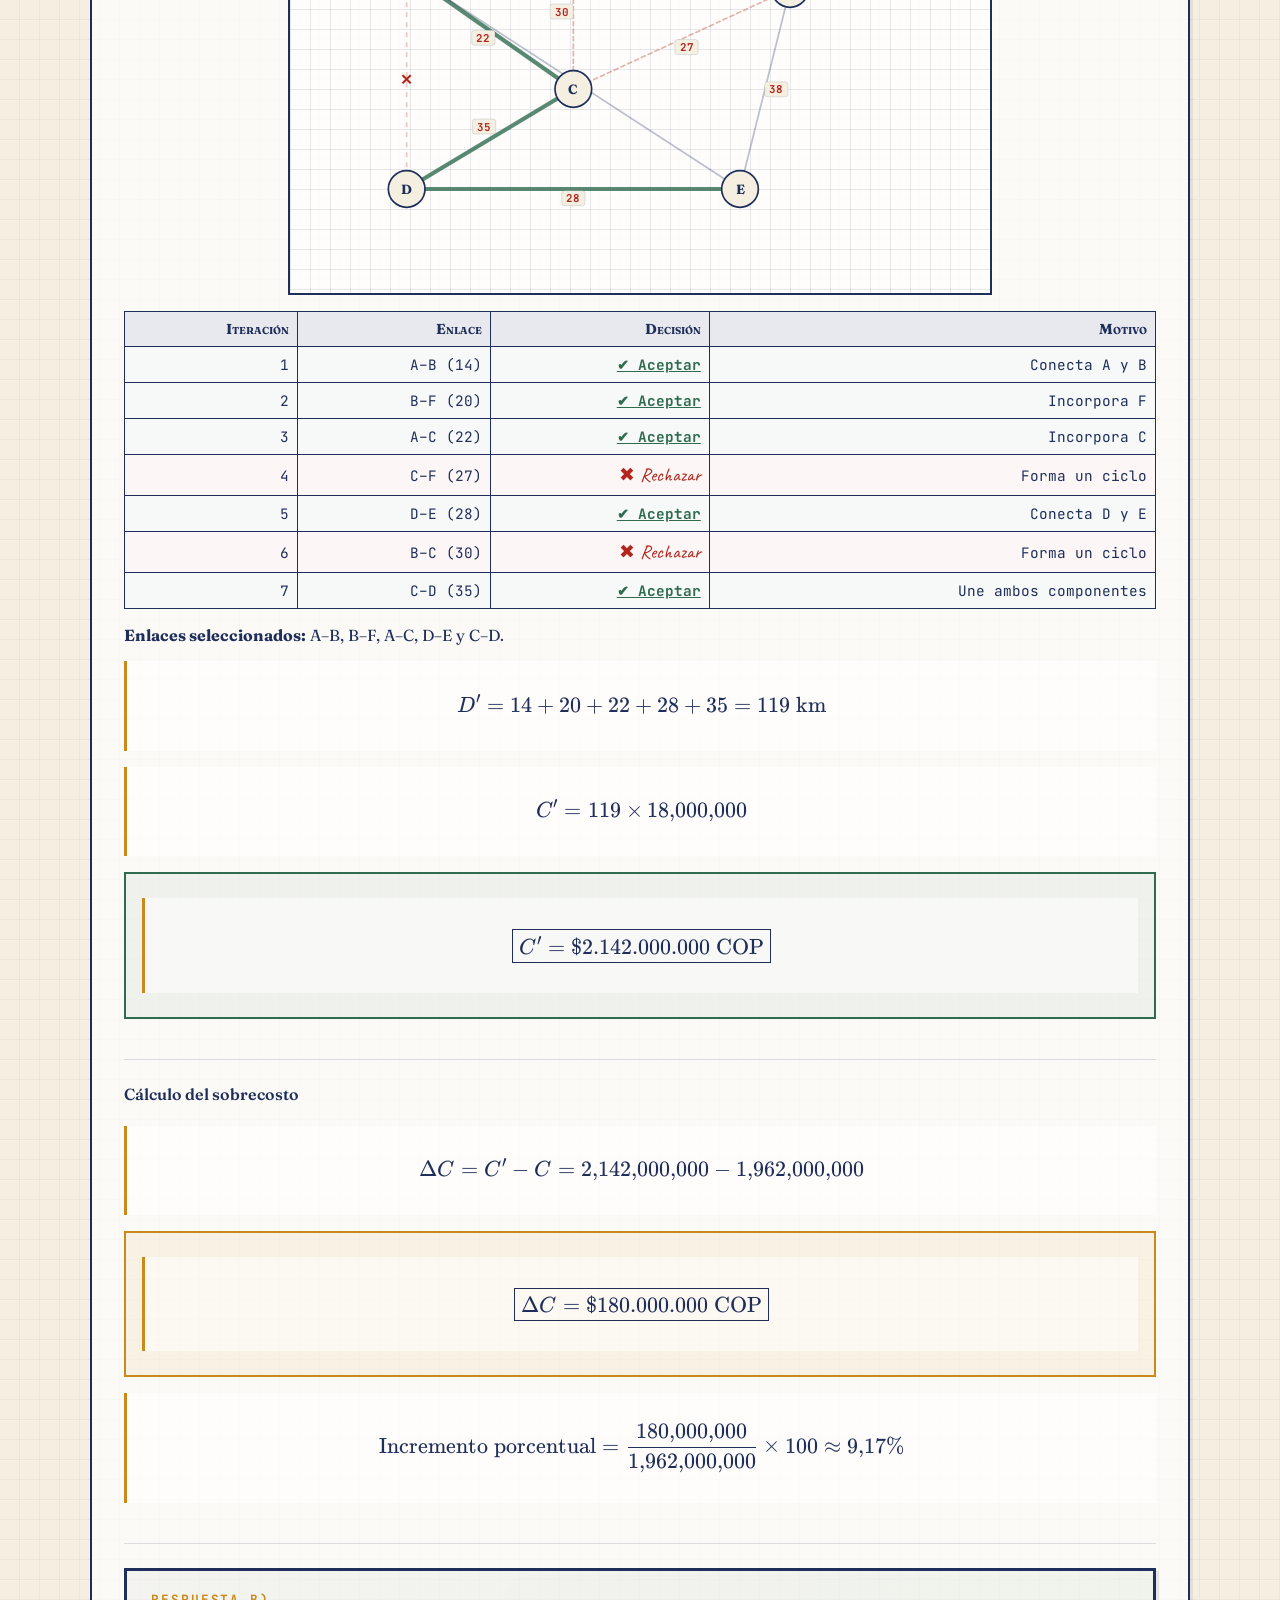
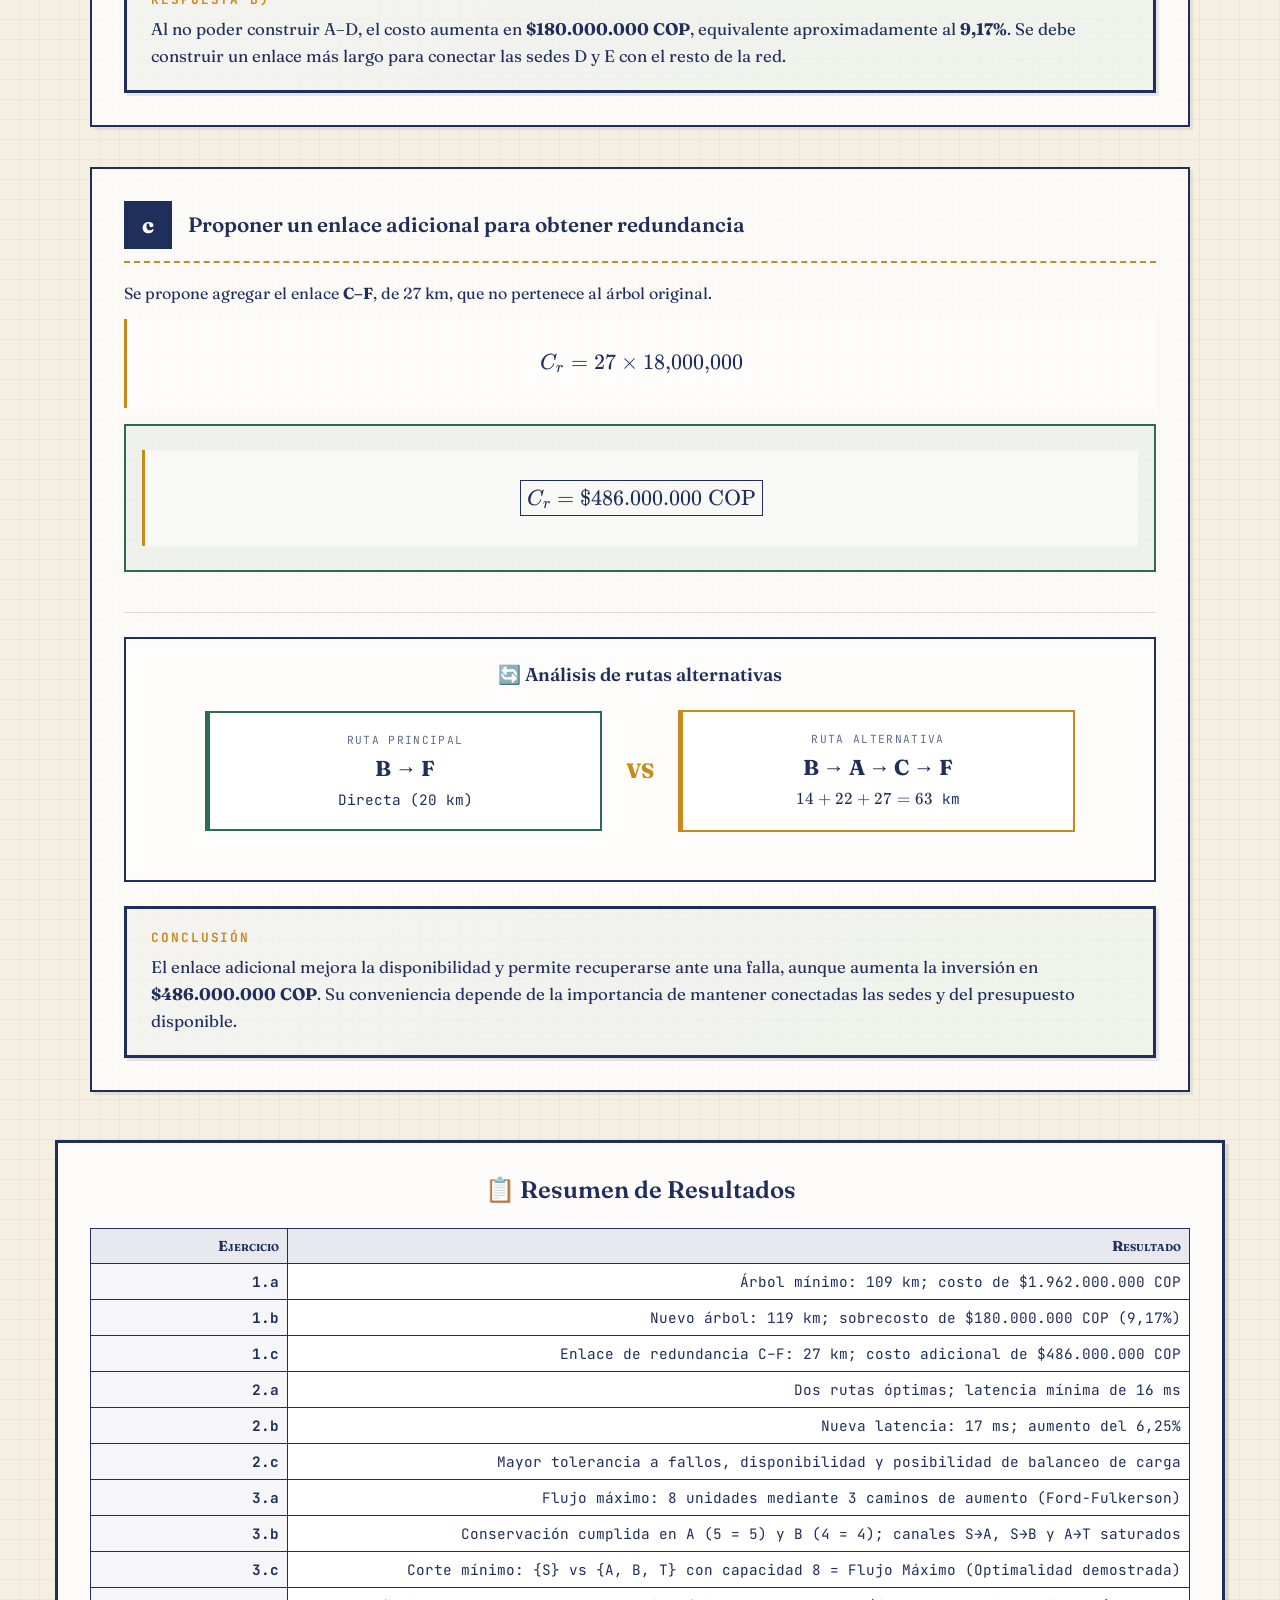
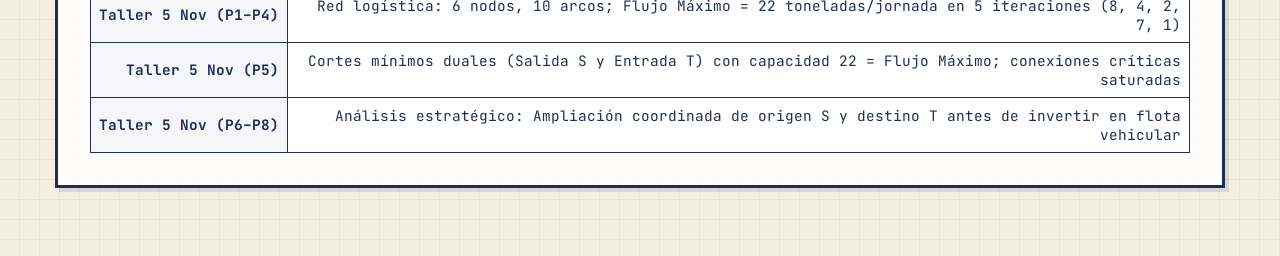
==== commit 608c48fe: "feat: add web application for Taller 5 de Noviembre 2026 max flow problem" ====
--- a/dijkstra-web/ejercicios.html
+++ b/dijkstra-web/ejercicios.html
@@ -41,6 +41,11 @@
             <span class="prob-icon">🌊</span>
             <span class="prob-label">Problema 3</span>
             <span class="prob-name">Flujo Máximo (Ford-Fulkerson)</span>
+        </button>
+        <button type="button" class="problem-tab" id="tab-prob4" data-prob="4">
+            <span class="prob-icon">🚛</span>
+            <span class="prob-label">Taller 5 de Noviembre 2026</span>
+            <span class="prob-name">Red Logística (Flujo Máximo)</span>
         </button>
     </div>
 
@@ -846,6 +851,848 @@
     </div>
 
     <!-- ═══════════════════════════════════════════════════════════════ -->
+    <!--  PANEL 4: TALLER 5 DE NOVIEMBRE 2026 - FLUJO MÁXIMO           -->
+    <!-- ═══════════════════════════════════════════════════════════════ -->
+    <div class="problem-panel" id="panel-prob4" style="display:none;">
+        <header class="problem-header">
+            <div class="problem-number">Taller 5 de Noviembre 2026</div>
+            <h2>Desarrollo completo: Problema de flujo máximo – Red logística para el transporte de material recuperado</h2>
+            <p class="problem-statement">
+                Desarrollo exhaustivo de los <strong>cinco puntos del ejercicio</strong> y las <strong>tres preguntas de análisis</strong>, paso a paso, con explicaciones conceptuales, formulación matemática, tablas de iteración e interpretación de resultados.
+                El objetivo es determinar cuántas toneladas de plástico puede transportar como máximo la empresa desde el centro de consolidación <strong>S</strong> hasta la planta de transformación <strong>T</strong> durante una jornada, respetando las capacidades de cada conexión.
+            </p>
+            <div class="meta-strip">
+                <span class="meta-pill"><strong>Algoritmo:</strong> Ford-Fulkerson</span>
+                <span class="meta-pill"><strong>Nodos:</strong> 6 (S, A, B, C, D, T)</span>
+                <span class="meta-pill"><strong>Conexiones:</strong> 10 arcos dirigidos</span>
+                <span class="meta-pill"><strong>Flujo Máximo:</strong> 22 ton / jornada</span>
+                <span class="meta-pill"><strong>Corte Mínimo:</strong> 22 toneladas</span>
+                <span class="meta-pill"><strong>Fecha:</strong> 5 de Noviembre de 2026</span>
+            </div>
+        </header>
+
+        <!-- SVG Graph for Problem 4 with Step Controls -->
+        <section class="graph-section">
+            <h3 class="section-title"><span class="section-icon">📊</span> Grafo Dinámico de la Red Logística y Flujo de Material</h3>
+            
+            <div class="graph-controls-bar">
+                <button type="button" class="graph-ctrl-btn" id="p4-btn-prev">◀ Paso Anterior</button>
+                <div class="step-indicator-badge" id="p4-step-indicator">Paso 0 / 6: Inicialización (Flujo Cero)</div>
+                <button type="button" class="graph-ctrl-btn" id="p4-btn-next">Siguiente Paso ▶</button>
+                <button type="button" class="graph-ctrl-btn" id="p4-btn-autoplay">▶ Auto</button>
+                <button type="button" class="graph-ctrl-btn" id="p4-btn-reset">↺ Reiniciar</button>
+            </div>
+
+            <div class="graph-container">
+                <svg id="graph-p4" width="100%" height="520" viewBox="0 0 900 520" preserveAspectRatio="xMidYMid meet"></svg>
+            </div>
+
+            <div class="flow-status-grid">
+                <div class="flow-status-card">
+                    <div class="flow-status-label">Flujo Total Actual</div>
+                    <div class="flow-status-val" id="p4-stat-flow" style="color:var(--ink-green)">0 / 22 ton</div>
+                </div>
+                <div class="flow-status-card">
+                    <div class="flow-status-label">Camino Activo</div>
+                    <div class="flow-status-val" id="p4-stat-path" style="font-family:var(--font-mono); font-size:1.05rem;">—</div>
+                </div>
+                <div class="flow-status-card">
+                    <div class="flow-status-label">Cuello de Botella (δ)</div>
+                    <div class="flow-status-val" id="p4-stat-delta">—</div>
+                </div>
+                <div class="flow-status-card">
+                    <div class="flow-status-label">Estado</div>
+                    <div class="flow-status-val" id="p4-stat-status" style="font-size:1.05rem;">Inicialización</div>
+                </div>
+            </div>
+
+            <div class="graph-legend" style="margin-top:1.25rem;">
+                <span class="legend-item"><span class="legend-swatch" style="background:var(--ink-green); height:6px;"></span> Camino de Aumento</span>
+                <span class="legend-item"><span class="legend-swatch" style="background:var(--ink-red); height:4px;"></span> Conexión Saturada (f = c)</span>
+                <span class="legend-item"><span class="legend-swatch" style="background:var(--ink-ochre); height:4px;"></span> Conexión con Flujo Parcial</span>
+                <span class="legend-item"><span class="legend-swatch" style="background:rgba(31,46,90,0.3); height:2px;"></span> Sin Flujo (f = 0)</span>
+                <span class="legend-item"><span class="legend-swatch" style="background:var(--ink-red); border-top:2px dashed var(--ink-red); height:0;"></span> Corte Mínimo Global</span>
+            </div>
+        </section>
+
+        <!-- ═══ 1. Comprensión del problema y datos de la red ═══ -->
+        <section class="part-section" id="p4-intro">
+            <div class="part-header">
+                <span class="part-badge">1</span>
+                <h3>Comprensión del problema y datos de la red</h3>
+            </div>
+
+            <p>
+                Antes de resolver el ejercicio, debemos entender qué representa cada elemento dentro de la logística de transporte de la empresa.
+                En este problema se utiliza un <strong>grafo dirigido y capacitado</strong> <span class="katex-inline" data-latex="G = (V, E, c)"></span>:
+            </p>
+            <ul>
+                <li><strong>Grafo dirigido:</strong> las conexiones tienen una dirección específica para el transporte de los vehículos.</li>
+                <li><strong>Capacidad:</strong> representa la cantidad máxima de toneladas que puede transportar una conexión por jornada.</li>
+                <li><strong>Flujo:</strong> representa la cantidad real de toneladas que circulan por cada conexión.</li>
+                <li><strong>Origen (S):</strong> centro principal de consolidación del material recuperado.</li>
+                <li><strong>Destino (T):</strong> planta de transformación final del plástico.</li>
+                <li><strong>Nodos intermedios (A, B, C y D):</strong> patios logísticos y estaciones de transferencia intermedias.</li>
+            </ul>
+
+            <div class="step-block">
+                <h4><span class="step-num">1.1</span> Identificación de los nodos</h4>
+                <table class="dijkstra-table">
+                    <thead>
+                        <tr><th>Nodo</th><th>Función Logística</th></tr>
+                    </thead>
+                    <tbody>
+                        <tr><td><strong>S</strong></td><td>Centro de consolidación (origen principal)</td></tr>
+                        <tr><td><strong>A</strong></td><td>Patio logístico norte</td></tr>
+                        <tr><td><strong>B</strong></td><td>Estación oriental</td></tr>
+                        <tr><td><strong>C</strong></td><td>Plataforma central</td></tr>
+                        <tr><td><strong>D</strong></td><td>Patio occidental</td></tr>
+                        <tr><td><strong>T</strong></td><td>Planta de transformación (destino final)</td></tr>
+                    </tbody>
+                </table>
+            </div>
+
+            <div class="step-block">
+                <h4><span class="step-num">1.2</span> Capacidades de las conexiones</h4>
+                <p>De acuerdo con la información del enunciado, se cuenta con 10 conexiones dirigidas:</p>
+                <table class="dijkstra-table">
+                    <thead>
+                        <tr><th>Arco dirigido</th><th>Capacidad (toneladas/jornada)</th><th>Descripción del Enlace</th></tr>
+                    </thead>
+                    <tbody>
+                        <tr><td><strong>S → A</strong></td><td>12</td><td>Despacho desde consolidación hacia Patio Norte</td></tr>
+                        <tr><td><strong>S → B</strong></td><td>10</td><td>Despacho desde consolidación hacia Estación Oriental</td></tr>
+                        <tr><td><strong>A → B</strong></td><td>4</td><td>Enlace transversal norte-oriente</td></tr>
+                        <tr><td><strong>A → C</strong></td><td>8</td><td>Enlace directo norte hacia Plataforma Central</td></tr>
+                        <tr><td><strong>A → D</strong></td><td>5</td><td>Enlace diagonal hacia Patio Occidental</td></tr>
+                        <tr><td><strong>B → D</strong></td><td>7</td><td>Enlace directo oriental hacia Patio Occidental</td></tr>
+                        <tr><td><strong>B → C</strong></td><td>6</td><td>Enlace diagonal hacia Plataforma Central</td></tr>
+                        <tr><td><strong>C → D</strong></td><td>3</td><td>Transferencia central hacia Patio Occidental</td></tr>
+                        <tr><td><strong>C → T</strong></td><td>10</td><td>Ingreso directo a Planta desde Plataforma Central</td></tr>
+                        <tr><td><strong>D → T</strong></td><td>12</td><td>Ingreso directo a Planta desde Patio Occidental</td></tr>
+                    </tbody>
+                </table>
+                <p class="note-box">
+                    <strong>Importante:</strong> Estas capacidades representan los límites físicos máximos de transporte de cada conexión. No podemos enviar más toneladas por una conexión de las que permite su capacidad (<span class="katex-inline" data-latex="0 \le x_{ij} \le c_{ij}"></span>), aunque exista material disponible en el origen.
+                </p>
+            </div>
+        </section>
+
+        <!-- ═══ Pregunta 1: Dibuje el grafo dirigido completo ═══ -->
+        <section class="part-section" id="p4-q1">
+            <div class="part-header">
+                <span class="part-badge">P1</span>
+                <h3>Pregunta 1. Dibuje el grafo dirigido completo</h3>
+            </div>
+
+            <div class="step-block">
+                <h4><span class="step-num">1.1</span> ¿Qué debemos hacer?</h4>
+                <p>
+                    Debemos representar gráficamente todos los nodos de la red y conectar cada uno mediante flechas que indiquen la dirección del transporte.
+                    Cada flecha debe mostrar su capacidad correspondiente en toneladas por jornada.
+                </p>
+            </div>
+
+            <div class="step-block">
+                <h4><span class="step-num">1.2</span> Representación del grafo</h4>
+                <p>
+                    En el visor interactivo superior puedes observar la topología completa con sus seis nodos y diez conexiones.
+                    Para evitar confusiones en el dibujo, esta es la lista definitiva de flechas y capacidades que debes representar en tu entrega:
+                </p>
+                <div class="tree-result" style="font-family:var(--font-mono); font-size:0.95rem; line-height:1.7;">
+                    <strong>Conexiones y Capacidades:</strong><br>
+                    • S → A (12 ton/jornada)<br>
+                    • S → B (10 ton/jornada)<br>
+                    • A → B (4 ton/jornada)<br>
+                    • A → C (8 ton/jornada)<br>
+                    • A → D (5 ton/jornada)<br>
+                    • B → D (7 ton/jornada)<br>
+                    • B → C (6 ton/jornada)<br>
+                    • C → D (3 ton/jornada)<br>
+                    • C → T (10 ton/jornada)<br>
+                    • D → T (12 ton/jornada)
+                </div>
+            </div>
+
+            <div class="step-block">
+                <h4><span class="step-num">1.3</span> Interpretación del grafo</h4>
+                <p>El nodo origen <strong>S</strong> tiene dos salidas principales:</p>
+                <ul>
+                    <li>Hacia <strong>A</strong>, con capacidad de 12 toneladas.</li>
+                    <li>Hacia <strong>B</strong>, con capacidad de 10 toneladas.</li>
+                </ul>
+                <p>
+                    Los nodos intermedios <strong>A</strong> y <strong>B</strong> permiten distribuir el material hacia <strong>C</strong> y <strong>D</strong> mediante diferentes conexiones combinadas (incluyendo cruces como <span class="katex-inline" data-latex="A \to D"></span> y <span class="katex-inline" data-latex="B \to C"></span>).
+                    Finalmente, todo el material llega a la planta <strong>T</strong> a través de dos conexiones de acceso:
+                </p>
+                <ul>
+                    <li><strong>C → T:</strong> capacidad de 10 toneladas.</li>
+                    <li><strong>D → T:</strong> capacidad de 12 toneladas.</li>
+                </ul>
+                <div class="math-display" data-latex="\text{Capacidad Saliente de } S = 12 + 10 = 22 \text{ ton/jornada}"></div>
+                <div class="math-display" data-latex="\text{Capacidad Entrante a } T = 10 + 12 = 22 \text{ ton/jornada}"></div>
+                <p class="note-box">
+                    Esto significa que la planta puede recibir, como máximo, <strong>22 toneladas por jornada</strong> a través de las conexiones existentes. A su vez, el origen solo puede despachar como máximo 22 toneladas por jornada.
+                </p>
+            </div>
+
+            <div class="answer-box">
+                <div class="answer-label">Resumen de la pregunta 1</div>
+                <p>El grafo contiene <strong>6 nodos</strong>, <strong>10 arcos dirigidos</strong>, un origen <strong>S</strong>, un destino <strong>T</strong> y cuatro nodos intermedios. Cada arco posee una capacidad fija que delimita la tasa de flujo.</p>
+            </div>
+        </section>
+
+        <!-- ═══ Pregunta 2: Formule el modelo matemático ═══ -->
+        <section class="part-section" id="p4-q2">
+            <div class="part-header">
+                <span class="part-badge">P2</span>
+                <h3>Pregunta 2. Formule el modelo matemático de flujo máximo</h3>
+            </div>
+
+            <div class="step-block">
+                <h4><span class="step-num">2.1</span> ¿Qué debemos hacer?</h4>
+                <p>
+                    Debemos expresar el problema formalmente mediante programación lineal:
+                </p>
+                <ul>
+                    <li>Definir una variable de decisión para cada conexión.</li>
+                    <li>Establecer una función objetivo que maximice el material que llega a la planta.</li>
+                    <li>Establecer restricciones de capacidad para cada arco.</li>
+                    <li>Establecer restricciones de conservación de flujo para cada nodo intermedio.</li>
+                </ul>
+            </div>
+
+            <div class="step-block">
+                <h4><span class="step-num">2.2</span> Definición de las variables</h4>
+                <p>Definimos una variable continua no negativa para representar el flujo que circula por cada conexión:</p>
+                <table class="dijkstra-table">
+                    <thead>
+                        <tr><th>Variable</th><th>Representación Física</th></tr>
+                    </thead>
+                    <tbody>
+                        <tr><td><span class="katex-inline" data-latex="x_{SA}"></span></td><td>Flujo de S hacia A (toneladas/jornada)</td></tr>
+                        <tr><td><span class="katex-inline" data-latex="x_{SB}"></span></td><td>Flujo de S hacia B (toneladas/jornada)</td></tr>
+                        <tr><td><span class="katex-inline" data-latex="x_{AB}"></span></td><td>Flujo de A hacia B (toneladas/jornada)</td></tr>
+                        <tr><td><span class="katex-inline" data-latex="x_{AC}"></span></td><td>Flujo de A hacia C (toneladas/jornada)</td></tr>
+                        <tr><td><span class="katex-inline" data-latex="x_{AD}"></span></td><td>Flujo de A hacia D (toneladas/jornada)</td></tr>
+                        <tr><td><span class="katex-inline" data-latex="x_{BD}"></span></td><td>Flujo de B hacia D (toneladas/jornada)</td></tr>
+                        <tr><td><span class="katex-inline" data-latex="x_{BC}"></span></td><td>Flujo de B hacia C (toneladas/jornada)</td></tr>
+                        <tr><td><span class="katex-inline" data-latex="x_{CD}"></span></td><td>Flujo de C hacia D (toneladas/jornada)</td></tr>
+                        <tr><td><span class="katex-inline" data-latex="x_{CT}"></span></td><td>Flujo de C hacia T (toneladas/jornada)</td></tr>
+                        <tr><td><span class="katex-inline" data-latex="x_{DT}"></span></td><td>Flujo de D hacia T (toneladas/jornada)</td></tr>
+                    </tbody>
+                </table>
+                <p>Adicionalmente:</p>
+                <div class="math-display" data-latex="F = \text{Flujo total enviado desde } S \text{ hasta } T"></div>
+            </div>
+
+            <div class="step-block">
+                <h4><span class="step-num">2.3</span> Función objetivo</h4>
+                <p>El propósito es maximizar el flujo total que llega a la planta de transformación. Por lo tanto:</p>
+                <div class="math-display" data-latex="\boxed{\text{Maximizar } Z = F}"></div>
+                <p>Como existen dos conexiones directas de entrada a la planta (<span class="katex-inline" data-latex="C \to T"></span> y <span class="katex-inline" data-latex="D \to T"></span>), también se expresa equivalentemente como:</p>
+                <div class="math-display" data-latex="\boxed{\text{Maximizar } Z = x_{CT} + x_{DT}}"></div>
+            </div>
+
+            <div class="step-block">
+                <h4><span class="step-num">2.4</span> Restricciones de capacidad</h4>
+                <p>Cada conexión tiene un límite superior impuesto por el transporte:</p>
+                <div class="equation-row"><div class="math-display" data-latex="0 \le x_{SA} \le 12, \quad 0 \le x_{SB} \le 10, \quad 0 \le x_{AB} \le 4, \quad 0 \le x_{AC} \le 8, \quad 0 \le x_{AD} \le 5"></div></div>
+                <div class="equation-row"><div class="math-display" data-latex="0 \le x_{BD} \le 7, \quad 0 \le x_{BC} \le 6, \quad 0 \le x_{CD} \le 3, \quad 0 \le x_{CT} \le 10, \quad 0 \le x_{DT} \le 12"></div></div>
+            </div>
+
+            <div class="step-block">
+                <h4><span class="step-num">2.5</span> Restricciones de conservación de flujo</h4>
+                <p>
+                    El principio de conservación establece que: <em>Todo el material que entra a un nodo intermedio debe ser exactamente igual al material que sale de ese nodo</em>. No puede haber generación ni acumulación de plástico en los patios intermedios.
+                </p>
+                <ul>
+                    <li><strong>Nodo A:</strong> Entra desde S; sale hacia B, C y D:<br>
+                        <div class="math-display" data-latex="x_{SA} = x_{AB} + x_{AC} + x_{AD}"></div>
+                    </li>
+                    <li><strong>Nodo B:</strong> Entra desde S y A; sale hacia C y D:<br>
+                        <div class="math-display" data-latex="x_{SB} + x_{AB} = x_{BC} + x_{BD}"></div>
+                    </li>
+                    <li><strong>Nodo C:</strong> Entra desde A y B; sale hacia D y T:<br>
+                        <div class="math-display" data-latex="x_{AC} + x_{BC} = x_{CD} + x_{CT}"></div>
+                    </li>
+                    <li><strong>Nodo D:</strong> Entra desde A, B y C; sale hacia T:<br>
+                        <div class="math-display" data-latex="x_{AD} + x_{BD} + x_{CD} = x_{DT}"></div>
+                    </li>
+                    <li><strong>Nodo Origen S (Balance de salida):</strong><br>
+                        <div class="math-display" data-latex="F = x_{SA} + x_{SB}"></div>
+                    </li>
+                    <li><strong>Nodo Destino T (Balance de entrada):</strong><br>
+                        <div class="math-display" data-latex="F = x_{CT} + x_{DT}"></div>
+                    </li>
+                </ul>
+            </div>
+
+            <div class="step-block">
+                <h4><span class="step-num">2.6</span> Modelo matemático completo</h4>
+                <div class="result-box">
+                    <div class="math-display" data-latex="\begin{aligned}
+\text{Maximizar} \quad & Z = x_{CT} + x_{DT} \\
+\text{Sujeto a:} \quad & x_{SA} - x_{AB} - x_{AC} - x_{AD} = 0 & \text{(Nodo A)} \\
+& x_{SB} + x_{AB} - x_{BC} - x_{BD} = 0 & \text{(Nodo B)} \\
+& x_{AC} + x_{BC} - x_{CD} - x_{CT} = 0 & \text{(Nodo C)} \\
+& x_{AD} + x_{BD} + x_{CD} - x_{DT} = 0 & \text{(Nodo D)} \\
+& 0 \le x_{SA} \le 12, \quad 0 \le x_{SB} \le 10 \\
+& 0 \le x_{AB} \le 4, \quad 0 \le x_{AC} \le 8, \quad 0 \le x_{AD} \le 5 \\
+& 0 \le x_{BD} \le 7, \quad 0 \le x_{BC} \le 6, \quad 0 \le x_{CD} \le 3 \\
+& 0 \le x_{CT} \le 10, \quad 0 \le x_{DT} \le 12
+\end{aligned}"></div>
+                </div>
+            </div>
+
+            <div class="answer-box">
+                <div class="answer-label">Resumen de la pregunta 2</div>
+                <p>Se formuló el modelo de optimización lineal exacto. La función objetivo maximiza las toneladas que arriban a T, y las restricciones garantizan el cumplimiento de las capacidades físicas de los 10 arcos y la ley de conservación de materia en los 4 patios intermedios.</p>
+            </div>
+        </section>
+
+        <!-- ═══ Pregunta 3: Algoritmo Ford-Fulkerson ═══ -->
+        <section class="part-section" id="p4-q3">
+            <div class="part-header">
+                <span class="part-badge">P3</span>
+                <h3>Pregunta 3. Implementar el algoritmo Ford-Fulkerson</h3>
+            </div>
+
+            <div class="step-block">
+                <h4><span class="step-num">3.1</span> ¿Qué es Ford-Fulkerson?</h4>
+                <p>
+                    El algoritmo Ford-Fulkerson es un método iterativo para encontrar el flujo máximo en una red dirigida y capacitada.
+                    Su funcionamiento consiste en buscar sucesivamente caminos orientados desde el origen <span class="katex-inline" data-latex="S"></span> hasta el destino <span class="katex-inline" data-latex="T"></span> con capacidad residual disponible, llamados <strong>caminos aumentantes</strong>.
+                </p>
+                <p>El algoritmo sigue estos pasos:</p>
+                <ol>
+                    <li>Inicializar todos los flujos en cero: <span class="katex-inline" data-latex="f(u,v) = 0"></span>.</li>
+                    <li>Buscar un camino aumentante disponible desde <span class="katex-inline" data-latex="S"></span> hasta <span class="katex-inline" data-latex="T"></span> en la red residual.</li>
+                    <li>Identificar la capacidad residual de cada arco del camino.</li>
+                    <li>Encontrar el <strong>cuello de botella</strong> (capacidad residual mínima) del camino.</li>
+                    <li>Aumentar el flujo total en la cantidad del cuello de botella.</li>
+                    <li>Actualizar las capacidades residuales en la red.</li>
+                    <li>Repetir el procedimiento hasta que no existan más caminos aumentantes disponibles.</li>
+                </ol>
+            </div>
+
+            <div class="step-block">
+                <h4><span class="step-num">3.2</span> Conceptos fundamentales</h4>
+                <ul>
+                    <li>
+                        <strong>Capacidad residual:</strong> Es la capacidad restante disponible en una conexión:
+                        <div class="math-display" data-latex="R(u,v) = C(u,v) - F(u,v)"></div>
+                    </li>
+                    <li>
+                        <strong>Cuello de botella:</strong> Es la menor capacidad residual encontrada dentro del camino <span class="katex-inline" data-latex="P"></span>:
+                        <div class="math-display" data-latex="B(P) = \min_{(u,v) \in P} \{ R(u,v) \}"></div>
+                    </li>
+                    <li>
+                        <strong>Flujo acumulado:</strong> Suma de los incrementos en cada iteración:
+                        <div class="math-display" data-latex="F_{\text{total}} = \sum_{i=1}^{n} B(P_i)"></div>
+                    </li>
+                </ul>
+            </div>
+
+            <div class="step-block">
+                <h4><span class="step-num">3.3</span> Ejemplo detallado de la primera iteración</h4>
+                <p>Seleccionamos el camino directo superior:</p>
+                <div class="tree-result">
+                    <strong>Camino 1:</strong> <span class="katex-inline" data-latex="S \to A \to C \to T"></span>
+                </div>
+                <table class="dijkstra-table">
+                    <thead>
+                        <tr><th>Conexión</th><th>Capacidad Original</th><th>Flujo Anterior</th><th>Capacidad Residual</th></tr>
+                    </thead>
+                    <tbody>
+                        <tr><td>S → A</td><td>12</td><td>0</td><td>12</td></tr>
+                        <tr><td>A → C</td><td>8</td><td>0</td><td>8</td></tr>
+                        <tr><td>C → T</td><td>10</td><td>0</td><td>10</td></tr>
+                    </tbody>
+                </table>
+                <p>Identificamos el cuello de botella:</p>
+                <div class="math-display" data-latex="B(P_1) = \min(12,\, 8,\, 10) = \boxed{8 \text{ toneladas}}"></div>
+                <p>El flujo acumulado pasa a ser <span class="katex-inline" data-latex="F = 8"></span> toneladas y las capacidades residuales quedan:</p>
+                <table class="dijkstra-table">
+                    <thead>
+                        <tr><th>Conexión</th><th>Capacidad Original</th><th>Flujo Utilizado</th><th>Residual Restante</th><th>Estado</th></tr>
+                    </thead>
+                    <tbody>
+                        <tr><td>S → A</td><td>12</td><td>8</td><td>4</td><td>Disponible (4 ton)</td></tr>
+                        <tr class="row-rejected"><td>A → C</td><td>8</td><td>8</td><td>0</td><td class="tie-breaker-note">✔ ¡Saturado!</td></tr>
+                        <tr><td>C → T</td><td>10</td><td>8</td><td>2</td><td>Disponible (2 ton)</td></tr>
+                    </tbody>
+                </table>
+            </div>
+
+            <div class="step-block">
+                <h4><span class="step-num">3.4</span> Desarrollo de las cinco iteraciones de Ford-Fulkerson</h4>
+                <p>A continuación se presenta la secuencia válida de 5 iteraciones que conduce al flujo máximo óptimo:</p>
+                
+                <!-- Iter 1 -->
+                <div class="analysis-card">
+                    <div class="analysis-card-title">🔵 Iteración 1: Camino S → A → C → T</div>
+                    <p>• Capacidades en el camino: <span class="katex-inline" data-latex="12,\, 8,\, 10"></span></p>
+                    <p>• Cuello de botella: <span class="katex-inline" data-latex="\min(12, 8, 10) = 8"></span></p>
+                    <p>• Flujo acumulado: <span class="katex-inline" data-latex="F = 8"></span> toneladas. (Arco <span class="katex-inline" data-latex="A \to C"></span> queda saturado).</p>
+                </div>
+
+                <!-- Iter 2 -->
+                <div class="analysis-card">
+                    <div class="analysis-card-title">🔵 Iteración 2: Camino S → A → D → T</div>
+                    <p>• Como <span class="katex-inline" data-latex="S \to A"></span> tiene 4 toneladas residuales, evaluamos el camino hacia D y luego a T.</p>
+                    <p>• Capacidades residuales: <span class="katex-inline" data-latex="R(S,A)=4,\, R(A,D)=5,\, R(D,T)=12"></span></p>
+                    <p>• Cuello de botella: <span class="katex-inline" data-latex="\min(4, 5, 12) = 4"></span></p>
+                    <p>• Flujo acumulado: <span class="katex-inline" data-latex="F = 8 + 4 = 12"></span> toneladas. (Arco <span class="katex-inline" data-latex="S \to A"></span> queda saturado: 12/12).</p>
+                </div>
+
+                <!-- Iter 3 -->
+                <div class="analysis-card">
+                    <div class="analysis-card-title">🔵 Iteración 3: Camino S → B → C → T</div>
+                    <p>• Con <span class="katex-inline" data-latex="S \to A"></span> saturado, exploramos salidas desde B.</p>
+                    <p>• Capacidades residuales: <span class="katex-inline" data-latex="R(S,B)=10,\, R(B,C)=6,\, R(C,T)=10-8=2"></span></p>
+                    <p>• Cuello de botella: <span class="katex-inline" data-latex="\min(10, 6, 2) = 2"></span></p>
+                    <p>• Flujo acumulado: <span class="katex-inline" data-latex="F = 12 + 2 = 14"></span> toneladas. (Arco <span class="katex-inline" data-latex="C \to T"></span> queda saturado: 10/10).</p>
+                </div>
+
+                <!-- Iter 4 -->
+                <div class="analysis-card">
+                    <div class="analysis-card-title">🔵 Iteración 4: Camino S → B → D → T</div>
+                    <p>• Capacidades residuales: <span class="katex-inline" data-latex="R(S,B)=10-2=8,\, R(B,D)=7,\, R(D,T)=12-4=8"></span></p>
+                    <p>• Cuello de botella: <span class="katex-inline" data-latex="\min(8, 7, 8) = 7"></span></p>
+                    <p>• Flujo acumulado: <span class="katex-inline" data-latex="F = 14 + 7 = 21"></span> toneladas. (Arco <span class="katex-inline" data-latex="B \to D"></span> queda saturado: 7/7).</p>
+                </div>
+
+                <!-- Iter 5 -->
+                <div class="analysis-card">
+                    <div class="analysis-card-title">🔵 Iteración 5: Camino S → B → C → D → T</div>
+                    <p>• Capacidades residuales: <span class="katex-inline" data-latex="R(S,B)=8-7=1,\, R(B,C)=6-2=4,\, R(C,D)=3,\, R(D,T)=8-7=1"></span></p>
+                    <p>• Cuello de botella: <span class="katex-inline" data-latex="\min(1, 4, 3, 1) = 1"></span></p>
+                    <p>• Flujo acumulado: <span class="katex-inline" data-latex="F = 21 + 1 = 22"></span> toneladas. (Arcos <span class="katex-inline" data-latex="S \to B"></span> y <span class="katex-inline" data-latex="D \to T"></span> quedan saturados al 100%).</p>
+                </div>
+            </div>
+
+            <div class="step-block">
+                <h4><span class="step-num">3.5</span> Interpretación de las iteraciones</h4>
+                <p>
+                    En cada iteración se encuentra un camino que todavía tiene capacidad residual positiva.
+                    Los incrementos sucesivos fueron de <strong>8, 4, 2, 7 y 1</strong> toneladas. Al finalizar la quinta iteración, el flujo acumulado alcanza las <strong>22 toneladas por jornada</strong>.
+                </p>
+            </div>
+        </section>
+
+        <!-- ═══ Pregunta 4: Tabla por iteración ═══ -->
+        <section class="part-section" id="p4-q4">
+            <div class="part-header">
+                <span class="part-badge">P4</span>
+                <h3>Pregunta 4. Tabla por iteración</h3>
+            </div>
+
+            <div class="step-block">
+                <h4><span class="step-num">4.1</span> Tabla de resultados consolidada</h4>
+                <table class="dijkstra-table">
+                    <thead>
+                        <tr><th>Iteración</th><th>Camino Aumentante</th><th>Cuello de Botella (ton)</th><th>Incremento (ton)</th><th>Flujo Acumulado (ton)</th></tr>
+                    </thead>
+                    <tbody>
+                        <tr><td><strong>1</strong></td><td>S → A → C → T</td><td>8</td><td>8</td><td>8</td></tr>
+                        <tr><td><strong>2</strong></td><td>S → A → D → T</td><td>4</td><td>4</td><td>12</td></tr>
+                        <tr><td><strong>3</strong></td><td>S → B → C → T</td><td>2</td><td>2</td><td>14</td></tr>
+                        <tr><td><strong>4</strong></td><td>S → B → D → T</td><td>7</td><td>7</td><td>21</td></tr>
+                        <tr><td><strong>5</strong></td><td>S → B → C → D → T</td><td>1</td><td>1</td><td><strong>22</strong></td></tr>
+                        <tr style="background:rgba(27,110,68,0.1); font-weight:bold;">
+                            <td colspan="2">TOTAL</td><td>—</td><td>22</td><td>22</td>
+                        </tr>
+                    </tbody>
+                </table>
+            </div>
+
+            <div class="step-block">
+                <h4><span class="step-num">4.2</span> ¿Por qué termina el algoritmo?</h4>
+                <p>
+                    Después de la quinta iteración, revisamos las capacidades residuales de las conexiones salientes del origen <strong>S</strong>:
+                </p>
+                <table class="dijkstra-table">
+                    <thead>
+                        <tr><th>Conexión Saliente</th><th>Capacidad Original</th><th>Flujo Utilizado</th><th>Capacidad Residual</th></tr>
+                    </thead>
+                    <tbody>
+                        <tr class="row-rejected"><td><strong>S → A</strong></td><td>12</td><td>12</td><td>0 (Saturada)</td></tr>
+                        <tr class="row-rejected"><td><strong>S → B</strong></td><td>10</td><td>10</td><td>0 (Saturada)</td></tr>
+                    </tbody>
+                </table>
+                <p class="note-box">
+                    Esto significa que el origen <strong>ya no tiene capacidad física disponible</strong> para enviar más material (<span class="katex-inline" data-latex="R(S,A) = 0"></span> y <span class="katex-inline" data-latex="R(S,B) = 0"></span>). No existe ningún camino aumentante desde S hasta T en la red residual final <span class="katex-inline" data-latex="G_f"></span>. Por lo tanto, se cumple la condición de parada y el algoritmo termina exitosamente.
+                </p>
+            </div>
+
+            <div class="step-block">
+                <h4><span class="step-num">4.3</span> Flujo final de cada conexión</h4>
+                <p>Comprobación detallada de la carga en las diez conexiones de la red logística:</p>
+                <table class="dijkstra-table">
+                    <thead>
+                        <tr><th>Conexión</th><th>Capacidad (ton)</th><th>Flujo Final (ton)</th><th>Capacidad Restante</th><th>Estado</th></tr>
+                    </thead>
+                    <tbody>
+                        <tr class="row-rejected"><td><strong>S → A</strong></td><td>12</td><td><strong>12</strong></td><td>0</td><td class="tie-breaker-note">✔ 100% Saturado</td></tr>
+                        <tr class="row-rejected"><td><strong>S → B</strong></td><td>10</td><td><strong>10</strong></td><td>0</td><td class="tie-breaker-note">✔ 100% Saturado</td></tr>
+                        <tr><td><strong>A → B</strong></td><td>4</td><td><strong>0</strong></td><td>4</td><td>Sin flujo (Disponible)</td></tr>
+                        <tr class="row-rejected"><td><strong>A → C</strong></td><td>8</td><td><strong>8</strong></td><td>0</td><td class="tie-breaker-note">✔ 100% Saturado</td></tr>
+                        <tr class="row-accepted"><td><strong>A → D</strong></td><td>5</td><td><strong>4</strong></td><td>1</td><td class="permanent">Flujo Parcial</td></tr>
+                        <tr class="row-rejected"><td><strong>B → D</strong></td><td>7</td><td><strong>7</strong></td><td>0</td><td class="tie-breaker-note">✔ 100% Saturado</td></tr>
+                        <tr class="row-accepted"><td><strong>B → C</strong></td><td>6</td><td><strong>3</strong></td><td>3</td><td class="permanent">Flujo Parcial</td></tr>
+                        <tr class="row-accepted"><td><strong>C → D</strong></td><td>3</td><td><strong>1</strong></td><td>2</td><td class="permanent">Flujo Parcial</td></tr>
+                        <tr class="row-rejected"><td><strong>C → T</strong></td><td>10</td><td><strong>10</strong></td><td>0</td><td class="tie-breaker-note">✔ 100% Saturado</td></tr>
+                        <tr class="row-rejected"><td><strong>D → T</strong></td><td>12</td><td><strong>12</strong></td><td>0</td><td class="tie-breaker-note">✔ 100% Saturado</td></tr>
+                    </tbody>
+                </table>
+            </div>
+
+            <div class="step-block">
+                <h4><span class="step-num">4.4</span> Comprobación de la conservación del flujo</h4>
+                <p>Verificamos que en cada uno de los cuatro patios logísticos intermedios se cumpla rigurosamente que el flujo entrante sea igual al flujo saliente:</p>
+                <ul>
+                    <li>
+                        <strong>Patio A:</strong><br>
+                        Entra: <span class="katex-inline" data-latex="x_{SA} = 12"></span><br>
+                        Sale: <span class="katex-inline" data-latex="x_{AB} + x_{AC} + x_{AD} = 0 + 8 + 4 = 12"></span><br>
+                        <span class="katex-inline" data-latex="12 = 12 \quad \checkmark"></span>
+                    </li>
+                    <li style="margin-top:0.5rem;">
+                        <strong>Estación B:</strong><br>
+                        Entra: <span class="katex-inline" data-latex="x_{SB} + x_{AB} = 10 + 0 = 10"></span><br>
+                        Sale: <span class="katex-inline" data-latex="x_{BC} + x_{BD} = 3 + 7 = 10"></span><br>
+                        <span class="katex-inline" data-latex="10 = 10 \quad \checkmark"></span>
+                    </li>
+                    <li style="margin-top:0.5rem;">
+                        <strong>Plataforma C:</strong><br>
+                        Entra: <span class="katex-inline" data-latex="x_{AC} + x_{BC} = 8 + 3 = 11"></span><br>
+                        Sale: <span class="katex-inline" data-latex="x_{CD} + x_{CT} = 1 + 10 = 11"></span><br>
+                        <span class="katex-inline" data-latex="11 = 11 \quad \checkmark"></span>
+                    </li>
+                    <li style="margin-top:0.5rem;">
+                        <strong>Patio D:</strong><br>
+                        Entra: <span class="katex-inline" data-latex="x_{AD} + x_{BD} + x_{CD} = 4 + 7 + 1 = 12"></span><br>
+                        Sale: <span class="katex-inline" data-latex="x_{DT} = 12"></span><br>
+                        <span class="katex-inline" data-latex="12 = 12 \quad \checkmark"></span>
+                    </li>
+                </ul>
+            </div>
+
+            <div class="answer-box">
+                <div class="answer-label">Resumen de la pregunta 4</div>
+                <p>Se realizaron 5 iteraciones con aumentos de 8, 4, 2, 7 y 1 toneladas. El flujo total resultante es de <strong>22 toneladas</strong>, y todos los nodos cumplen al 100% con la conservación de masa.</p>
+            </div>
+        </section>
+
+        <!-- ═══ Pregunta 5: Interpretación y Cuello de Botella ═══ -->
+        <section class="part-section" id="p4-q5">
+            <div class="part-header">
+                <span class="part-badge">P5</span>
+                <h3>Pregunta 5. Interpretación del resultado, restricciones y recomendación de mejora</h3>
+            </div>
+
+            <div class="step-block">
+                <h4><span class="step-num">5.1</span> ¿Cuál es el flujo máximo?</h4>
+                <p>Sumamos las toneladas que ingresan a la planta de transformación a través de sus dos accesos:</p>
+                <div class="math-display" data-latex="F_{\max} = x_{CT} + x_{DT} = 10 + 12 = \boxed{22 \text{ toneladas/jornada}}"></div>
+                <div class="flow-status-grid" style="margin: 1.5rem 0;">
+                    <div class="flow-status-card">
+                        <div class="flow-status-label">Flujo Máximo Total</div>
+                        <div class="flow-status-val" style="color:var(--ink-green); font-size:1.6rem;">22 ton/jornada</div>
+                    </div>
+                    <div class="flow-status-card">
+                        <div class="flow-status-label">A través de C → T</div>
+                        <div class="flow-status-val">10 toneladas</div>
+                    </div>
+                    <div class="flow-status-card">
+                        <div class="flow-status-label">A través de D → T</div>
+                        <div class="flow-status-val">12 toneladas</div>
+                    </div>
+                </div>
+            </div>
+
+            <div class="step-block">
+                <h4><span class="step-num">5.2</span> ¿Qué conexiones limitan el desempeño global de la red?</h4>
+                <p>Para identificar las restricciones críticas, observamos cuáles conexiones operan al 100% de su capacidad nominal:</p>
+                <table class="dijkstra-table">
+                    <thead>
+                        <tr><th>Conexión</th><th>Capacidad (ton)</th><th>Flujo (ton)</th><th>Utilización</th><th>Rol en la Red</th></tr>
+                    </thead>
+                    <tbody>
+                        <tr class="row-rejected"><td><strong>S → A</strong></td><td>12</td><td>12</td><td><strong>100 %</strong></td><td>Salida norte del centro S</td></tr>
+                        <tr class="row-rejected"><td><strong>S → B</strong></td><td>10</td><td>10</td><td><strong>100 %</strong></td><td>Salida oriente del centro S</td></tr>
+                        <tr class="row-rejected"><td><strong>C → T</strong></td><td>10</td><td>10</td><td><strong>100 %</strong></td><td>Entrada norte a la planta T</td></tr>
+                        <tr class="row-rejected"><td><strong>D → T</strong></td><td>12</td><td>12</td><td><strong>100 %</strong></td><td>Entrada sur a la planta T</td></tr>
+                    </tbody>
+                </table>
+                <p>Debemos distinguir dos aspectos fundamentales:</p>
+                <ul>
+                    <li><strong>Restricciones de salida:</strong> <span class="katex-inline" data-latex="S \to A"></span> y <span class="katex-inline" data-latex="S \to B"></span> limitan el despacho desde el centro de consolidación (<span class="katex-inline" data-latex="12 + 10 = 22"></span> ton).</li>
+                    <li><strong>Restricciones de entrada:</strong> <span class="katex-inline" data-latex="C \to T"></span> y <span class="katex-inline" data-latex="D \to T"></span> limitan la recepción de la planta (<span class="katex-inline" data-latex="10 + 12 = 22"></span> ton).</li>
+                </ul>
+            </div>
+
+            <div class="step-block">
+                <h4><span class="step-num">5.3</span> Teorema de Flujo Máximo y Corte Mínimo</h4>
+                <p>
+                    El <strong>Teorema de Flujo Máximo – Corte Mínimo</strong> establece que el flujo máximo en cualquier red capacitada equivale exactamente a la capacidad mínima de un corte que separe al origen <span class="katex-inline" data-latex="S"></span> del destino <span class="katex-inline" data-latex="T"></span>.
+                </p>
+                <p>En este sistema existen <strong>dos cortes mínimos independientes</strong> que limitan la red a 22 toneladas:</p>
+                <div class="analysis-card">
+                    <div class="analysis-card-title">✂ Corte Mínimo en el Origen: <span class="katex-inline" data-latex="(\{S\}, \{A, B, C, D, T\})"></span></div>
+                    <p>Arcos que cruzan el corte: <span class="katex-inline" data-latex="(S, A)"></span> y <span class="katex-inline" data-latex="(S, B)"></span>.</p>
+                    <div class="math-display" data-latex="C(S_{\text{origen}}) = c(S, A) + c(S, B) = 12 + 10 = 22"></div>
+                </div>
+                <div class="analysis-card">
+                    <div class="analysis-card-title">✂ Corte Mínimo en el Destino: <span class="katex-inline" data-latex="(\{S, A, B, C, D\}, \{T\})"></span></div>
+                    <p>Arcos que cruzan el corte: <span class="katex-inline" data-latex="(C, T)"></span> y <span class="katex-inline" data-latex="(D, T)"></span>.</p>
+                    <div class="math-display" data-latex="C(T_{\text{destino}}) = c(C, T) + c(D, T) = 10 + 12 = 22"></div>
+                </div>
+                <div class="result-box">
+                    <div class="math-display" data-latex="\boxed{F_{\max} = \text{Corte}_{\min} = 22 \text{ toneladas/jornada}}"></div>
+                </div>
+                <p>Esta dualidad demuestra de manera concluyente que es matemáticamente imposible transportar más de 22 toneladas con la red física actual.</p>
+            </div>
+
+            <div class="step-block">
+                <h4><span class="step-num">5.4</span> Recomendación de mejora para la empresa</h4>
+                <p>La gerencia debe analizar dónde invertir sus recursos de manera eficiente:</p>
+                <table class="dijkstra-table">
+                    <thead>
+                        <tr><th>Alternativa</th><th>Análisis Técnico y Económico</th></tr>
+                    </thead>
+                    <tbody>
+                        <tr>
+                            <td><strong>Comprar más vehículos</strong></td>
+                            <td><strong>Ineficaz:</strong> No aumenta automáticamente el flujo porque las conexiones físicas y los accesos ya alcanzaron su capacidad de saturación al 100%. Solo causaría congestión.</td>
+                        </tr>
+                        <tr>
+                            <td><strong>Ampliar una conexión intermedia</strong></td>
+                            <td><strong>Insuficiente:</strong> Podría balancear rutas internas, pero no elimina por sí sola los dos cuellos de botella globales de 22 toneladas ubicados en la salida de S y la entrada de T.</td>
+                        </tr>
+                        <tr>
+                            <td><strong>Aumentar la capacidad de recepción en T</strong></td>
+                            <td><strong>Parcial:</strong> Necesaria, pero si no se amplía también la salida en S, la red continuará estancada en 22 toneladas debido a la restricción del origen.</td>
+                        </tr>
+                        <tr style="background:rgba(27,110,68,0.1); font-weight:bold;">
+                            <td><strong>Ampliación coordinada (S y T)</strong></td>
+                            <td><strong>Recomendación Óptima:</strong> Ampliar simultáneamente la capacidad de despacho del centro S y la recepción de la planta T, verificando la capacidad de los arcos intermedios.</td>
+                        </tr>
+                    </tbody>
+                </table>
+                <div class="answer-box">
+                    <div class="answer-label">Recomendación Estratégica</div>
+                    <p>
+                        Para conseguir un flujo superior a 22 toneladas (por ejemplo, alcanzar 25 o 28 ton/jornada), la empresa debe actuar de forma sincronizada sobre <strong>ambas restricciones globales</strong> (despacho en S y recepción en T). Invertir únicamente en flota vehicular sin desatascar los accesos constituiría un desperdicio de capital.
+                    </p>
+                </div>
+            </div>
+        </section>
+
+        <!-- ═══ Preguntas complementarias de análisis ═══ -->
+        <section class="part-section" id="p4-q6-8">
+            <div class="part-header">
+                <span class="part-badge">Análisis</span>
+                <h3>Preguntas complementarias de análisis</h3>
+            </div>
+
+            <!-- Pregunta 6 -->
+            <div class="step-block">
+                <h4><span class="step-num">P6</span> ¿Por qué el flujo máximo no se obtiene necesariamente sumando las capacidades de todos los arcos que salen del origen?</h4>
+                <div class="analysis-card">
+                    <p>
+                        <strong>Respuesta:</strong> Porque la suma de capacidades de los arcos que salen del origen solo representa la <em>oferta física inicial de despacho</em>, pero <strong>no garantiza que la red interna o el sumidero tengan la capacidad de absorber y canalizar dicho volumen</strong>.
+                    </p>
+                    <p>
+                        Para que el material llegue al destino T, debe atravesar una topología intermedia con cuellos de botella propios. Si los arcos intermedios o los de llegada al destino son más estrechos, el flujo se frena.
+                    </p>
+                    <p>
+                        En nuestro ejercicio, la suma saliente de S es <span class="katex-inline" data-latex="12 + 10 = 22"></span> ton y coincide exactamente con la suma entrante a T (<span class="katex-inline" data-latex="10 + 12 = 22"></span> ton) y la red interna tuvo suficiente flexibilidad para redistribuir el material. Sin embargo, si la capacidad de llegada a la planta fuese de solo 15 toneladas, aunque de S salieran 22, el flujo máximo sería únicamente 15 toneladas.
+                    </p>
+                    <p class="note-box">
+                        <strong>Conclusión P6:</strong> El flujo máximo depende de la estructura completa de la red y está gobernado por el <em>corte mínimo global</em>, no únicamente por la capacidad de despacho de la fuente.
+                    </p>
+                </div>
+            </div>
+
+            <!-- Pregunta 7 -->
+            <div class="step-block">
+                <h4><span class="step-num">P7</span> ¿Qué diferencia existe entre la capacidad de una ruta individual y el flujo total que puede sostener toda la red?</h4>
+                <div class="analysis-card">
+                    <p>
+                        <strong>Respuesta:</strong> La capacidad de una <strong>ruta individual</strong> corresponde a la cantidad máxima de material que puede circular por un camino único y específico desde S hasta T. Dicho valor está dictado por su <strong>cuello de botella local</strong> (el arco con menor capacidad residual dentro de esa ruta).
+                    </p>
+                    <p>
+                        Por ejemplo, consideremos la ruta <span class="katex-inline" data-latex="S \to A \to C \to T"></span>:
+                    </p>
+                    <div class="math-display" data-latex="\text{Capacidad Ruta } (S \to A \to C \to T) = \min(12,\, 8,\, 10) = 8 \text{ toneladas}"></div>
+                    <p>
+                        Por esa ruta aislada solo pueden circular 8 toneladas. En cambio, el <strong>flujo total de la red</strong> aprovecha la infraestructura en paralelo y combinatoria, enviando flujo por múltiples caminos independientes y transversales de forma simultánea. En nuestro problema:
+                    </p>
+                    <div class="math-display" data-latex="F_{\text{total}} = 8 + 4 + 2 + 7 + 1 = 22 \text{ toneladas}"></div>
+                    <p class="note-box">
+                        <strong>Conclusión P7:</strong> Una ruta individual representa un canal puntual limitado por su arco más débil, mientras que el flujo de la red es la sumatoria de flujos compatibles en múltiples caminos concurrentes sin exceder las capacidades físicas de ningún arco.
+                    </p>
+                </div>
+            </div>
+
+            <!-- Pregunta 8 -->
+            <div class="step-block">
+                <h4><span class="step-num">P8</span> ¿Qué decisión sería más conveniente: adquirir más vehículos, ampliar una conexión, aumentar la capacidad de transferencia o ampliar la recepción en planta?</h4>
+                <div class="analysis-card">
+                    <p>
+                        <strong>Respuesta:</strong> La decisión más conveniente es realizar una <strong>ampliación coordinada entre la capacidad de despacho del centro de consolidación (S) y la capacidad de recepción de la planta (T)</strong>.
+                    </p>
+                    <p>
+                        El sustento cuantitativo radica en que el modelo matemático identificó que los dos cortes mínimos son idénticos y están saturados al 100%:
+                    </p>
+                    <ul>
+                        <li>Capacidad de salida en <span class="katex-inline" data-latex="S: 12 + 10 = 22"></span> toneladas.</li>
+                        <li>Capacidad de entrada en <span class="katex-inline" data-latex="T: 10 + 12 = 22"></span> toneladas.</li>
+                    </ul>
+                    <p>
+                        Comprar camiones adicionales no generará una sola tonelada extra de plástico transformado por día porque las compuertas de entrada y salida ya están copadas. La empresa debe:
+                    </p>
+                    <ol>
+                        <li>Aumentar la capacidad de despacho en S (por ejemplo, habilitar muelles de carga o turnos adicionales).</li>
+                        <li>Ampliar la capacidad de descarga y tolvas en la planta T.</li>
+                        <li>Monitorear los enlaces intermedios (como <span class="katex-inline" data-latex="A \to C"></span> y <span class="katex-inline" data-latex="B \to D"></span>) para que absorban el aumento proyectado.</li>
+                        <li>Solo entonces evaluar la incorporación de nueva flota de camiones.</li>
+                    </ol>
+                    <p class="note-box">
+                        <strong>Conclusión P8:</strong> No es conveniente invertir exclusivamente en vehículos. La decisión más rentable y técnicamente sólida es ampliar los dos cuellos de botella globales en origen y destino de manera sincronizada.
+                    </p>
+                </div>
+            </div>
+        </section>
+
+        <!-- ═══ Resumen General y Código en Python ═══ -->
+        <section class="part-section" id="p4-summary">
+            <div class="part-header">
+                <span class="part-badge">📋</span>
+                <h3>Resumen General del Taller y Verificación Computacional</h3>
+            </div>
+
+            <table class="dijkstra-table">
+                <thead>
+                    <tr><th>Punto</th><th>Tema Desarrollado</th><th>Resultado Obtenido</th></tr>
+                </thead>
+                <tbody>
+                    <tr><td><strong>1</strong></td><td>Construcción del grafo dirigido</td><td>6 nodos, 10 arcos dirigidos y capacidades asignadas</td></tr>
+                    <tr><td><strong>2</strong></td><td>Modelo matemático PL</td><td>Maximizar <span class="katex-inline" data-latex="Z = x_{CT} + x_{DT}"></span> con 10 restricciones de cota y 4 de conservación</td></tr>
+                    <tr><td><strong>3</strong></td><td>Algoritmo Ford-Fulkerson</td><td>5 iteraciones de aumento exitosas</td></tr>
+                    <tr><td><strong>4</strong></td><td>Tabla de iteraciones y verificación</td><td>Incrementos: 8, 4, 2, 7 y 1 ton; conservación cumplida en A, B, C y D</td></tr>
+                    <tr><td><strong>5</strong></td><td>Interpretación del flujo y cuello de botella</td><td><strong>22 toneladas/jornada</strong>; saturación en S→A, S→B, C→T y D→T</td></tr>
+                    <tr><td><strong>6</strong></td><td>Capacidad del origen vs red</td><td>El origen no garantiza por sí solo el flujo; el corte mínimo manda</td></tr>
+                    <tr><td><strong>7</strong></td><td>Ruta individual vs red total</td><td>La ruta está limitada por su min local (8 ton); la red suma 22 ton</td></tr>
+                    <tr><td><strong>8</strong></td><td>Recomendación de inversión</td><td>Ampliación coordinada de salida en S y recepción en T</td></tr>
+                </tbody>
+            </table>
+
+            <div class="flow-status-grid" style="margin: 2rem 0;">
+                <div class="flow-status-card">
+                    <div class="flow-status-label">Flujo Máximo Final</div>
+                    <div class="flow-status-val" style="color:var(--ink-green); font-size:1.8rem;">22 ton/jornada</div>
+                </div>
+                <div class="flow-status-card">
+                    <div class="flow-status-label">Iteraciones Requeridas</div>
+                    <div class="flow-status-val" style="font-size:1.8rem;">5</div>
+                </div>
+                <div class="flow-status-card">
+                    <div class="flow-status-label">Arcos Dirigidos</div>
+                    <div class="flow-status-val" style="font-size:1.8rem;">10</div>
+                </div>
+                <div class="flow-status-card">
+                    <div class="flow-status-label">Corte Mínimo Global</div>
+                    <div class="flow-status-val" style="color:var(--ink-red); font-size:1.8rem;">22 ton</div>
+                </div>
+            </div>
+
+            <!-- Python Verification Code Block -->
+            <div class="step-block">
+                <h4><span class="step-num">Python</span> Evidencia Computacional: Algoritmo de Ford-Fulkerson</h4>
+                <p>
+                    A continuación se presenta un programa en Python autónomo que reproduce paso a paso las 5 iteraciones y comprueba matemáticamente las 22 toneladas y el corte mínimo de la red logística:
+                </p>
+                <div class="code-box-container">
+                    <button type="button" class="copy-code-btn" id="btn-copy-code-p4">📋 Copiar Código</button>
+                    <pre class="code-box"><code id="code-snippet-p4">"""
+Taller 5 de Noviembre 2026: Red Logística para el Transporte de Material Recuperado
+Algoritmo de Ford-Fulkerson - Comprobación del Flujo Máximo
+"""
+
+class MaxFlowNetwork:
+    def __init__(self, nodes):
+        self.nodes = nodes
+        self.capacity = {u: {v: 0 for v in nodes} for u in nodes}
+        self.flow = {u: {v: 0 for v in nodes} for u in nodes}
+
+    def add_edge(self, u, v, cap):
+        self.capacity[u][v] = cap
+
+    def augment_path(self, path):
+        # 1. Hallar cuello de botella
+        bottleneck = min(self.capacity[path[i]][path[i+1]] - self.flow[path[i]][path[i+1]]
+                         for i in range(len(path) - 1))
+        # 2. Incrementar flujo a lo largo de la ruta
+        for i in range(len(path) - 1):
+            u, v = path[i], path[i+1]
+            self.flow[u][v] += bottleneck
+        return bottleneck
+
+# Inicialización de la red logística (6 nodos)
+nodes = ['S', 'A', 'B', 'C', 'D', 'T']
+net = MaxFlowNetwork(nodes)
+
+# 10 arcos dirigidos con sus capacidades
+edges = [
+    ('S', 'A', 12), ('S', 'B', 10),
+    ('A', 'B', 4),  ('A', 'C', 8),  ('A', 'D', 5),
+    ('B', 'D', 7),  ('B', 'C', 6),
+    ('C', 'D', 3),  ('C', 'T', 10),
+    ('D', 'T', 12)
+]
+for u, v, c in edges:
+    net.add_edge(u, v, c)
+
+# Secuencia de caminos aumentantes del taller
+paths = [
+    ['S', 'A', 'C', 'T'],
+    ['S', 'A', 'D', 'T'],
+    ['S', 'B', 'C', 'T'],
+    ['S', 'B', 'D', 'T'],
+    ['S', 'B', 'C', 'D', 'T']
+]
+
+print("=== EJECUCIÓN DE FORD-FULKERSON ===")
+total_flow = 0
+for idx, path in enumerate(paths, 1):
+    delta = net.augment_path(path)
+    total_flow += delta
+    print(f"Iteración {idx}: {' -> '.join(path):<22} | Cuello de botella: {delta} ton | Acumulado: {total_flow} ton")
+
+print(f"\nFlujo Máximo Final comprobado: {total_flow} toneladas/jornada")
+print("\n=== CARGA FINAL POR CONEXIÓN ===")
+for u, v, c in edges:
+    f = net.flow[u][v]
+    sat = " [100% SATURADO]" if f == c else ""
+    print(f"Arco {u} -> {v}: flujo {f:>2}/{c:>2} ton (residual: {c - f:>2}){sat}")
+</code></pre>
+                </div>
+            </div>
+
+            <div class="answer-box">
+                <div class="answer-label">Conclusión General</div>
+                <p>
+                    El análisis matemático y computacional determinó que la red logística puede movilizar como máximo <strong>22 toneladas de plástico recuperado por jornada</strong> desde el centro de consolidación <strong>S</strong> hasta la planta de transformación <strong>T</strong>.
+                    El principio de conservación se satisface en todos los nodos y la optimalidad está respaldada por el Teorema del Corte Mínimo (<span class="katex-inline" data-latex="F_{\max} = \text{Corte}_{\min} = 22"></span>). Se recomienda a la directiva una inversión sincronizada en los accesos de origen y destino antes de adquirir vehículos adicionales.
+                </p>
+            </div>
+        </section>
+    </div>
+
+    <!-- ═══════════════════════════════════════════════════════════════ -->
     <!--  RESUMEN FINAL                                                  -->
     <!-- ═══════════════════════════════════════════════════════════════ -->
     <section class="summary-section" id="summary-section">
@@ -864,6 +1711,9 @@
                 <tr><td><strong>3.a</strong></td><td>Flujo máximo: 8 unidades mediante 3 caminos de aumento (Ford-Fulkerson)</td></tr>
                 <tr><td><strong>3.b</strong></td><td>Conservación cumplida en A (5 = 5) y B (4 = 4); canales S→A, S→B y A→T saturados</td></tr>
                 <tr><td><strong>3.c</strong></td><td>Corte mínimo: {S} vs {A, B, T} con capacidad 8 = Flujo Máximo (Optimalidad demostrada)</td></tr>
+                <tr><td><strong>Taller 5 Nov (P1–P4)</strong></td><td>Red logística: 6 nodos, 10 arcos; Flujo Máximo = 22 toneladas/jornada en 5 iteraciones (8, 4, 2, 7, 1)</td></tr>
+                <tr><td><strong>Taller 5 Nov (P5)</strong></td><td>Cortes mínimos duales (Salida S y Entrada T) con capacidad 22 = Flujo Máximo; conexiones críticas saturadas</td></tr>
+                <tr><td><strong>Taller 5 Nov (P6–P8)</strong></td><td>Análisis estratégico: Ampliación coordinada de origen S y destino T antes de invertir en flota vehicular</td></tr>
             </tbody>
         </table>
     </section>
--- a/dijkstra-web/styles/ejercicios.css
+++ b/dijkstra-web/styles/ejercicios.css
@@ -37,10 +37,11 @@
 
 /* Problem Tabs */
 .problem-tabs-container {
-    max-width: 1100px;
+    max-width: 1250px;
     margin: 0 auto 2rem auto;
     display: flex;
-    gap: 1rem;
+    flex-wrap: wrap;
+    gap: 0.85rem;
 }
 
 .problem-tab {
@@ -660,3 +661,69 @@
         transform: translateY(0);
     }
 }
+
+/* Code Snippet & Analysis Utilities for Taller */
+.code-box-container {
+    position: relative;
+    margin: 1.5rem 0;
+}
+
+.code-box {
+    background: #141c2b;
+    color: #e3eaf5;
+    border: 2px solid var(--ink-dark);
+    padding: 1.25rem;
+    font-family: var(--font-mono);
+    font-size: 0.85rem;
+    line-height: 1.55;
+    overflow-x: auto;
+    border-radius: 4px;
+    box-shadow: 3px 3px 0 rgba(31, 46, 90, 0.12);
+}
+
+.code-box code {
+    font-family: inherit;
+    color: inherit;
+}
+
+.copy-code-btn {
+    position: absolute;
+    top: 0.75rem;
+    right: 0.75rem;
+    background: var(--ink-ochre);
+    color: white;
+    border: 2px solid var(--ink-dark);
+    padding: 0.35rem 0.85rem;
+    font-family: var(--font-mono);
+    font-size: 0.75rem;
+    font-weight: 700;
+    cursor: pointer;
+    box-shadow: 2px 2px 0 rgba(31, 46, 90, 0.2);
+    transition: all 0.15s ease;
+    border-radius: 3px;
+}
+
+.copy-code-btn:hover {
+    background: #b57a14;
+    transform: translateY(-1px);
+}
+
+.analysis-card {
+    background: white;
+    border: 2px solid var(--ink-dark);
+    padding: 1.25rem 1.5rem;
+    margin: 1rem 0;
+    box-shadow: 3px 3px 0 rgba(31, 46, 90, 0.08);
+}
+
+.analysis-card-title {
+    font-family: var(--font-serif);
+    font-size: 1.15rem;
+    font-weight: 700;
+    color: var(--ink-dark);
+    margin-bottom: 0.5rem;
+    display: flex;
+    align-items: center;
+    gap: 0.5rem;
+}
+
